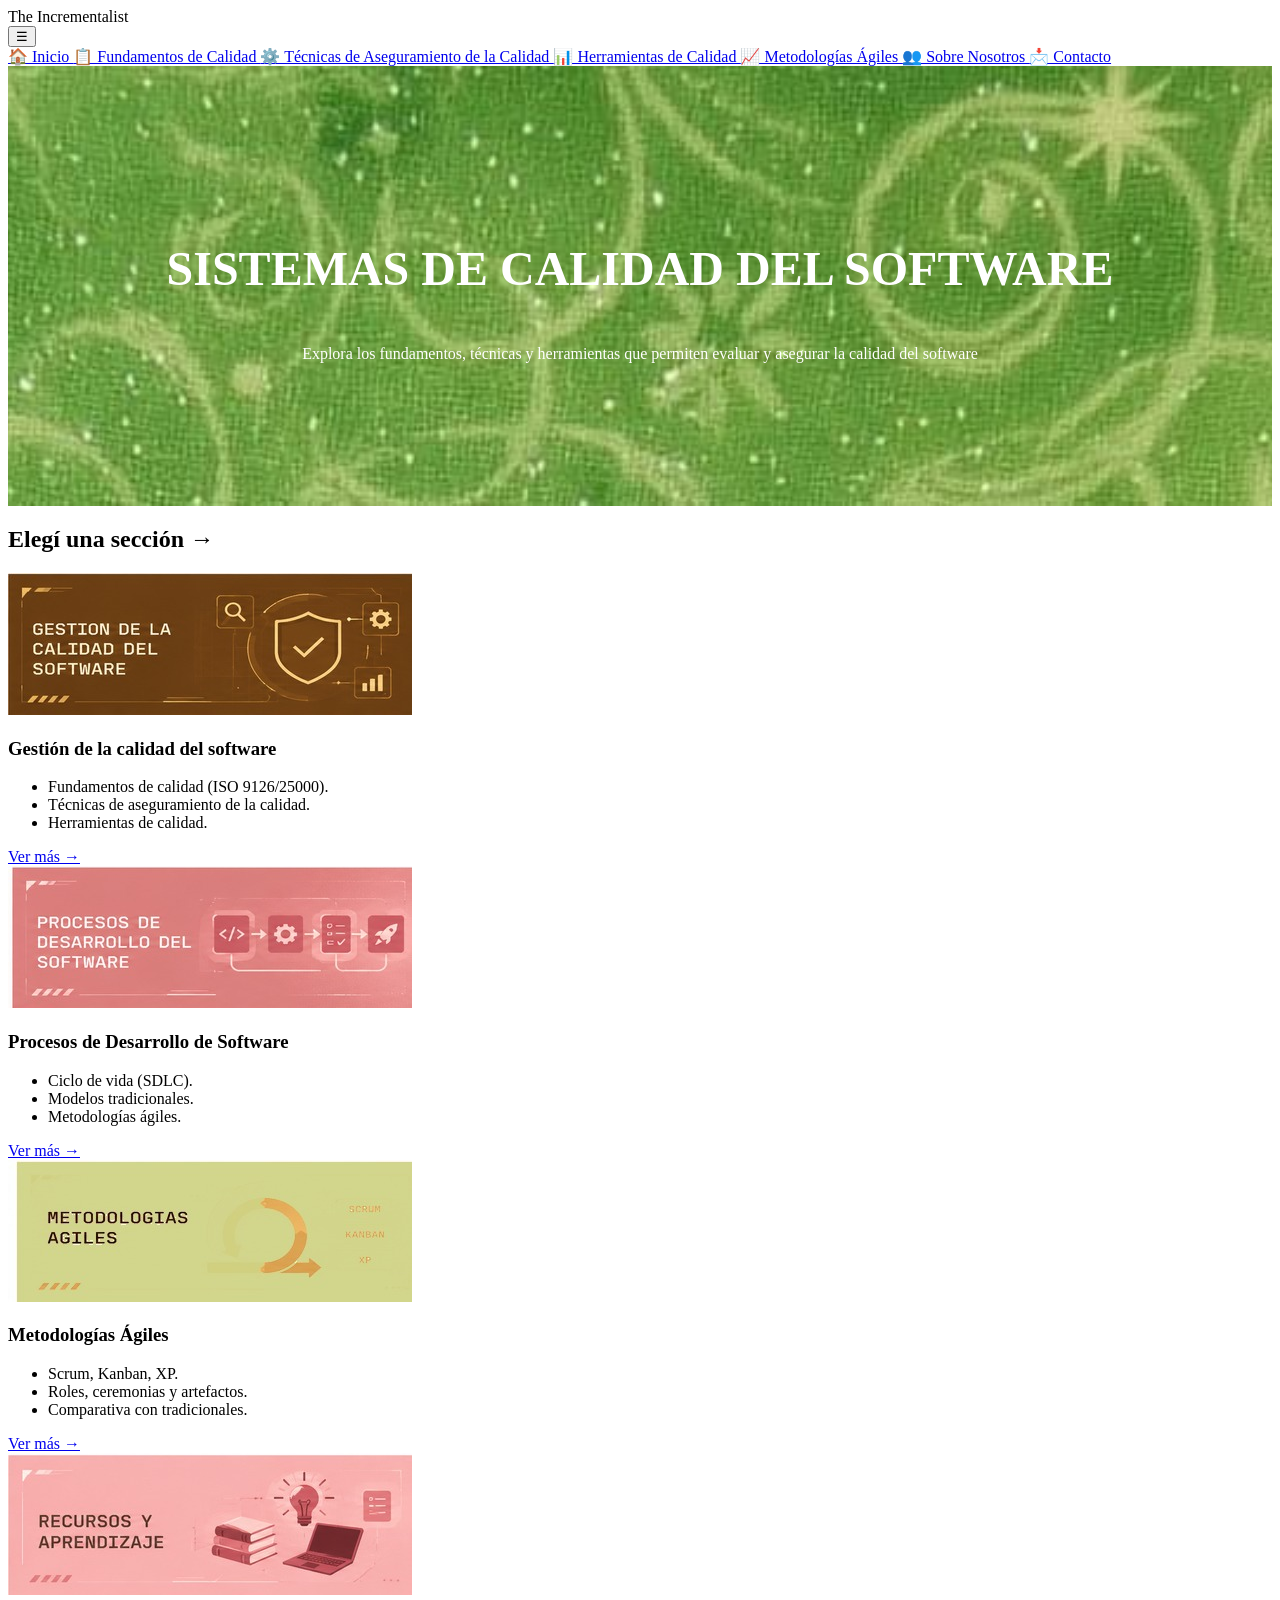
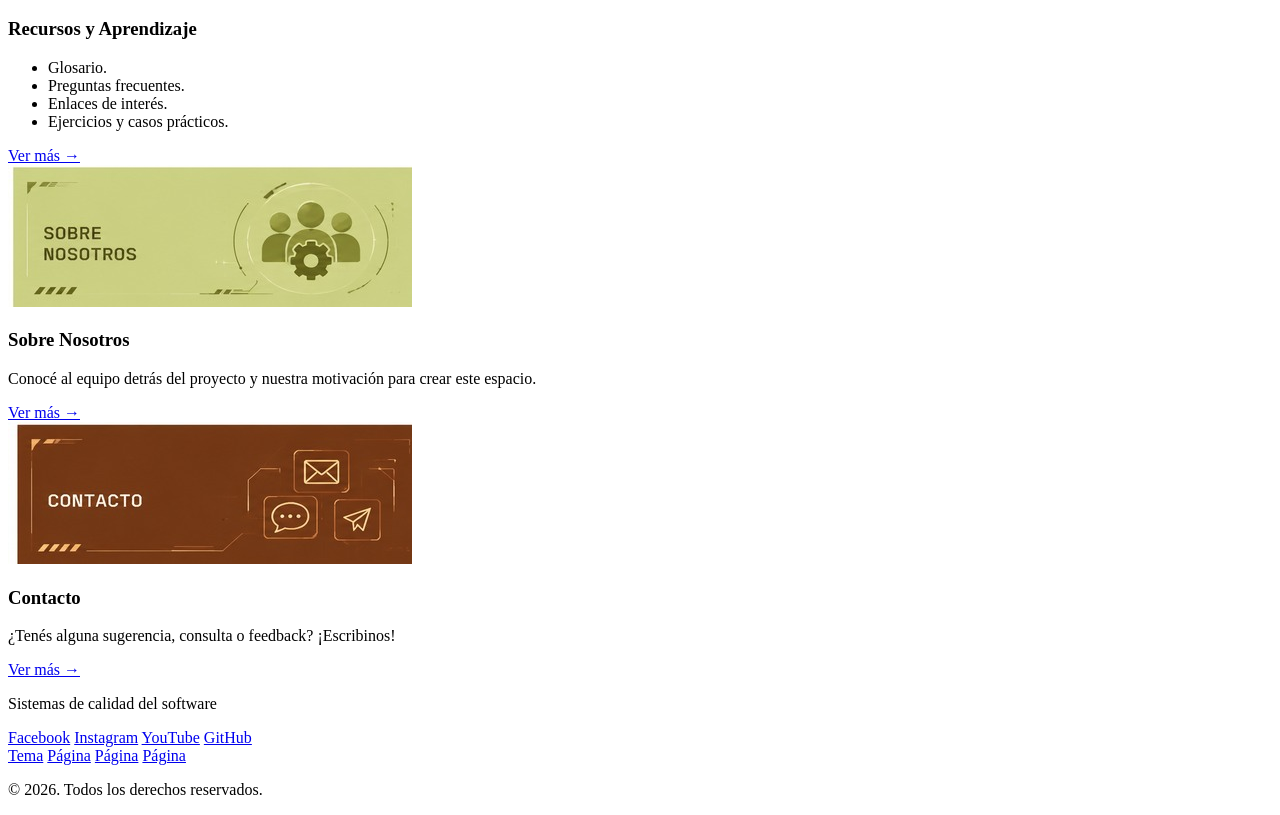
==== index.html @ 59fcbf7c "Agregando css al banner" ====
<!DOCTYPE html>
<html lang="es">

<head>
    <meta charset="UTF-8">
    <meta name="viewport" content="width=device-width, initial-scale=1.0">

    <title>Sistemas de Calidad del Software</title>

    <link rel="stylesheet" href="css/styles.css">
</head>

<body>

    <!-- ==================== HEADER ==================== -->
    <header>

        <nav class="navbar">

            <div class="logo">
                The Incrementalist
            </div>

            <div class="menu">

                <!-- Botón hamburguesa -->
                <button class="menu-btn" id="menu-btn">
                    ☰
                </button>

                <!-- Menú desplegable -->
                <div class="menu-desplegable" id="menu-desplegable">

                    <a href="#">
                        🏠 Inicio
                    </a>

                    <a href="#">
                        📋 Fundamentos de Calidad
                    </a>

                    <a href="#">
                        ⚙️ Técnicas de Aseguramiento de la Calidad
                    </a>

                    <a href="#">
                        📊 Herramientas de Calidad
                    </a>

                    <a href="#">
                        📈 Metodologías Ágiles
                    </a>

                    <a href="#">
                        👥 Sobre Nosotros
                    </a>

                    <a href="#">
                        📩 Contacto
                    </a>

                </div>

            </div>

        </nav>

    </header>


    <!-- ==================== BANNER PRINCIPAL ==================== -->
    <main>

        <section class="hero">

            <div class="hero-contenido">

                <h1>
                    SISTEMAS DE CALIDAD DEL SOFTWARE
                </h1>

                <p>
                    Explora los fundamentos, técnicas y herramientas que
                    permiten evaluar y asegurar la calidad del software
                </p>

            </div>

        </section>


        <!-- ==================== SECCIÓN DE CATEGORÍAS ==================== -->

        <section class="categorias">

            <div class="titulo-seccion">
                <h2>Elegí una sección →</h2>
            </div>


            <div class="contenedor-tarjetas">


                <!-- TARJETA 1 -->
                <article class="tarjeta">

                    <div class="imagen-tarjeta">
                        <img src="img/gcs.jpeg" alt="Gestión de la calidad del software">
                    </div>

                    <h3>
                        Gestión de la calidad del software
                    </h3>

                    <ul>
                        <li>Fundamentos de calidad (ISO 9126/25000).</li>
                        <li>Técnicas de aseguramiento de la calidad.</li>
                        <li>Herramientas de calidad.</li>
                    </ul>

                    <a href="#">
                        Ver más →
                    </a>

                </article>


                <!-- TARJETA 2 -->
                <article class="tarjeta">

                    <div class="imagen-tarjeta">
                        <img src="img/pds.jpeg" alt="Procesos de desarrollo de software">
                    </div>

                    <h3>
                        Procesos de Desarrollo de Software
                    </h3>

                    <ul>
                        <li>Ciclo de vida (SDLC).</li>
                        <li>Modelos tradicionales.</li>
                        <li>Metodologías ágiles.</li>
                    </ul>

                    <a href="#">
                        Ver más →
                    </a>

                </article>


                <!-- TARJETA 3 -->
                <article class="tarjeta">

                    <div class="imagen-tarjeta">
                        <img src="img/metodologíasAgiles.jpeg" alt="Metodologías ágiles">
                    </div>

                    <h3>
                        Metodologías Ágiles
                    </h3>

                    <ul>
                        <li>Scrum, Kanban, XP.</li>
                        <li>Roles, ceremonias y artefactos.</li>
                        <li>Comparativa con tradicionales.</li>
                    </ul>

                    <a href="#">
                        Ver más →
                    </a>

                </article>


                <!-- TARJETA 4 -->
                <article class="tarjeta">

                    <div class="imagen-tarjeta">
                        <img src="img/recursosAprendezajes.jpeg" alt="Recursos y aprendizaje">
                    </div>

                    <h3>
                        Recursos y Aprendizaje
                    </h3>

                    <ul>
                        <li>Glosario.</li>
                        <li>Preguntas frecuentes.</li>
                        <li>Enlaces de interés.</li>
                        <li>Ejercicios y casos prácticos.</li>
                    </ul>

                    <a href="#">
                        Ver más →
                    </a>

                </article>


                <!-- TARJETA 5 -->
                <article class="tarjeta">

                    <div class="imagen-tarjeta">
                        <img src="img/sobreNosotros.jpeg" alt="Sobre nosotros">
                    </div>

                    <h3>
                        Sobre Nosotros
                    </h3>

                    <p>
                        Conocé al equipo detrás del proyecto y
                        nuestra motivación para crear este espacio.
                    </p>

                    <a href="#">
                        Ver más →
                    </a>

                </article>


                <!-- TARJETA 6 -->
                <article class="tarjeta">

                    <div class="imagen-tarjeta">
                        <img src="img/contacto.jpeg" alt="Contacto">
                    </div>

                    <h3>
                        Contacto
                    </h3>

                    <p>
                        ¿Tenés alguna sugerencia, consulta o feedback?
                        ¡Escribinos!
                    </p>

                    <a href="#">
                        Ver más →
                    </a>

                </article>

            </div>

        </section>

    </main>


    <!-- ==================== FOOTER ==================== -->

    <footer>

        <div class="footer-contenido">

            <div class="footer-titulo">
                <p>
                    Sistemas de calidad del software
                </p>
            </div>


            <div class="footer-redes">

                <a href="#">Facebook</a>
                <a href="#">Instagram</a>
                <a href="#">YouTube</a>
                <a href="#">GitHub</a>

            </div>


            <div class="footer-enlaces">

                <a href="#">Tema</a>
                <a href="#">Página</a>
                <a href="#">Página</a>
                <a href="#">Página</a>

            </div>

        </div>


        <div class="footer-derechos">

            <p>
                © 2026.
                Todos los derechos reservados.
            </p>

        </div>

    </footer>


    <!-- JavaScript -->
    <script src="js/script.js"></script>

</body>

</html>
---- css/styles.css ----
/* ==================== BANNER ==================== */

.hero {
    width: 100%;
    height: 440px;
    background-image: url("../img/banner.jpeg");
    background-size: cover;
    background-position: center;
    display: flex;
    align-items: center;
    justify-content: center;
    text-align: center;
}

.hero-contenido {
    width: 80%;
    color: white;
}

.hero h1 {
    font-size: 48px;
    line-height: 1.5;
}
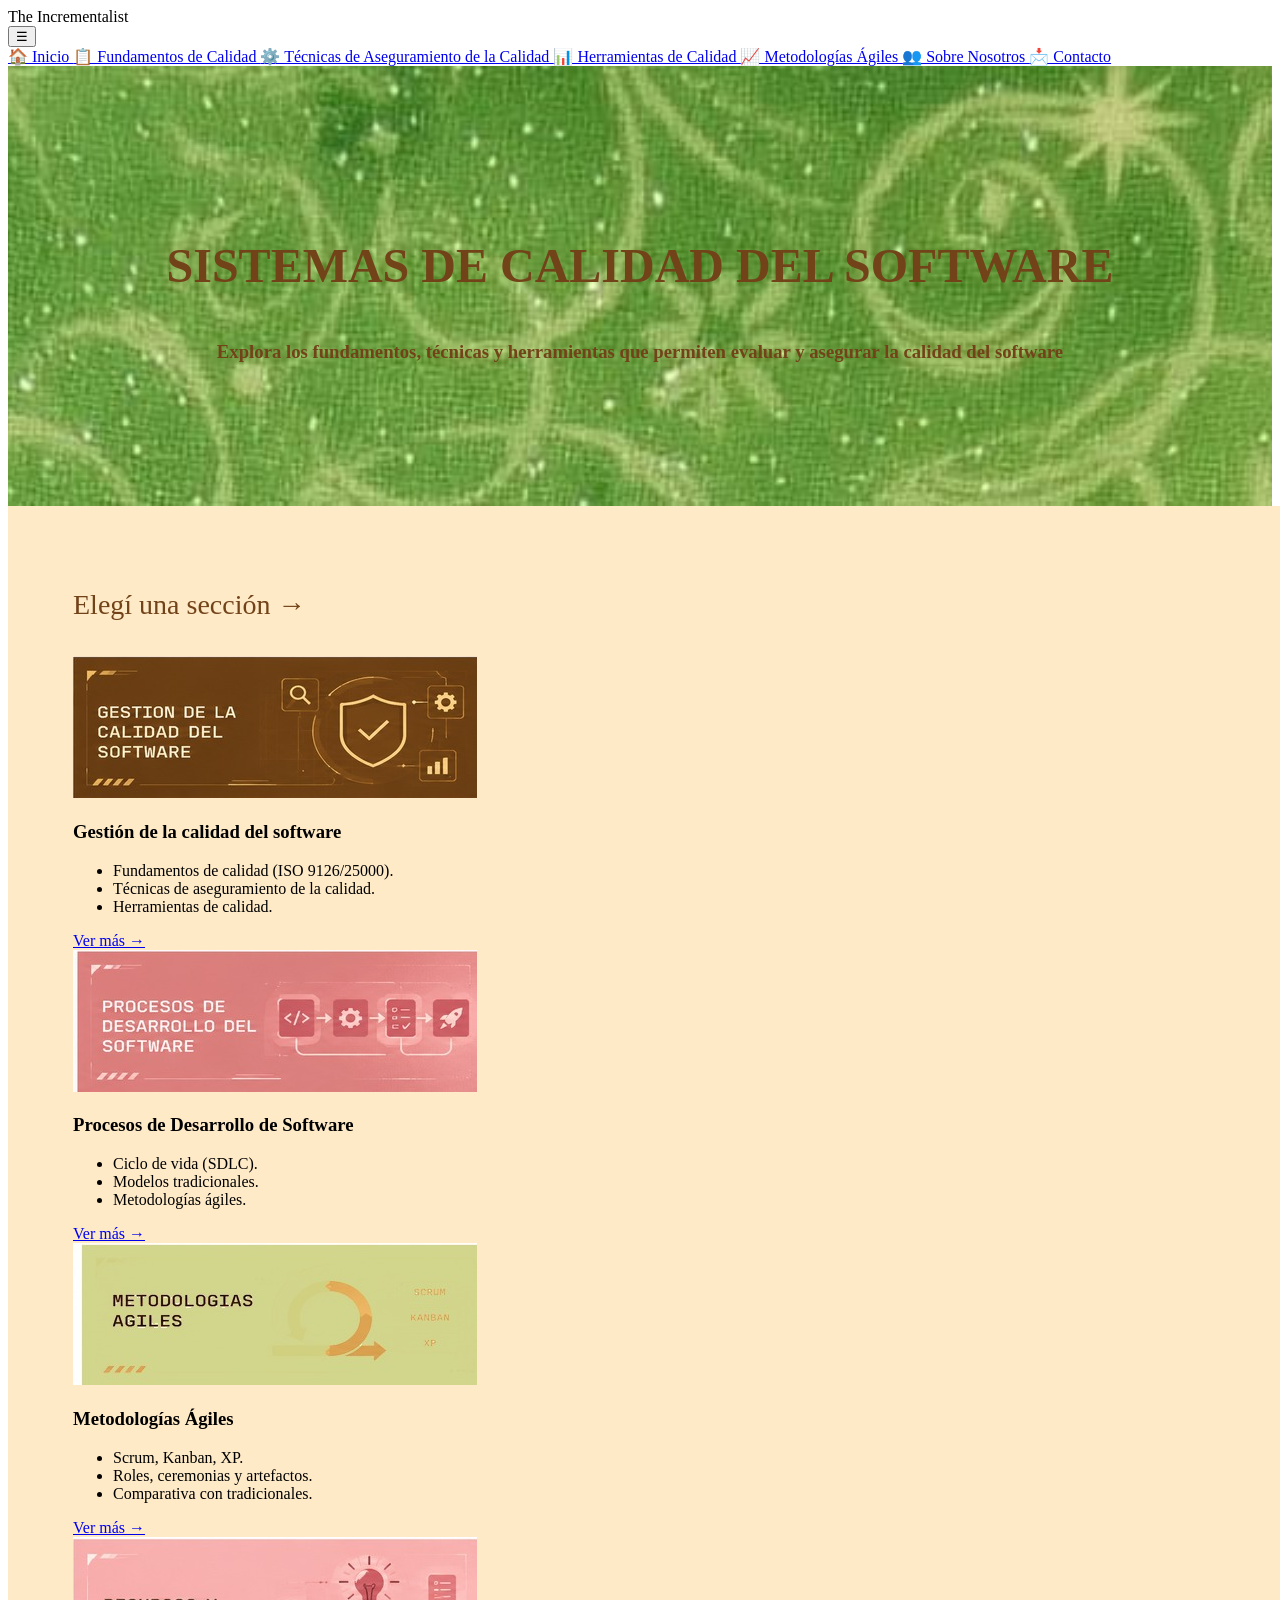
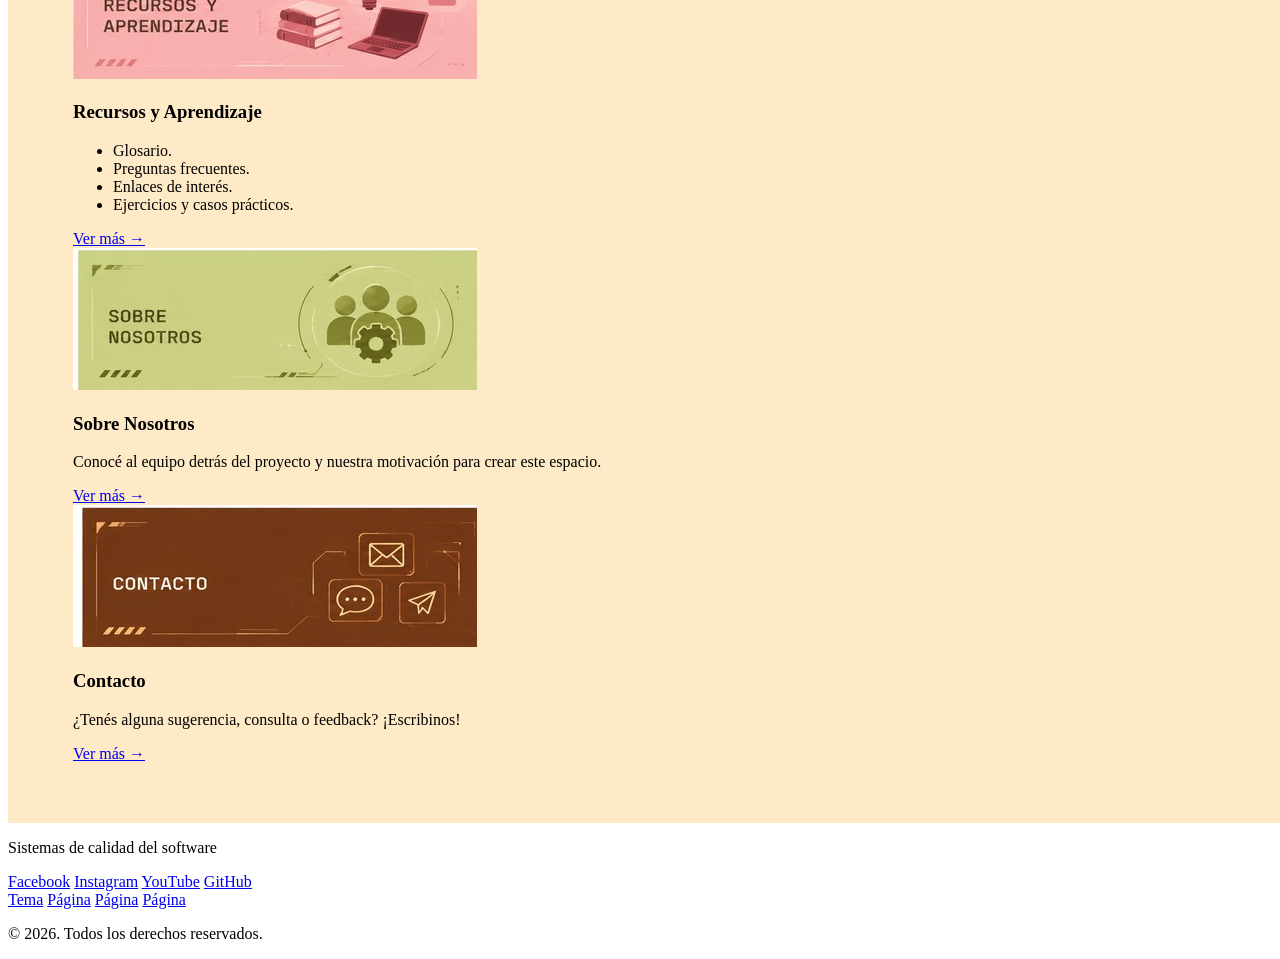
==== commit 5e6efddf: "Agregando css a las categorias" ====
--- a/index.html
+++ b/index.html
@@ -79,10 +79,10 @@
                     SISTEMAS DE CALIDAD DEL SOFTWARE
                 </h1>
 
-                <p>
+                <h3>
                     Explora los fundamentos, técnicas y herramientas que
                     permiten evaluar y asegurar la calidad del software
-                </p>
+                </h3>
 
             </div>
 
--- a/css/styles.css
+++ b/css/styles.css
@@ -14,10 +14,28 @@
 
 .hero-contenido {
     width: 80%;
-    color: white;
+    color: #724319;
 }
 
 .hero h1 {
     font-size: 48px;
     line-height: 1.5;
+}
+
+/* ==================== CATEGORÍAS ==================== */
+
+.categorias {
+    width: 100%;
+    padding: 60px 65px;
+    background-color: #feeac7;
+}
+
+.titulo-seccion {
+    margin-bottom: 35px;
+}
+
+.titulo-seccion h2 {
+    color: #724319;
+    font-size: 28px;
+    font-weight: 500;
 }
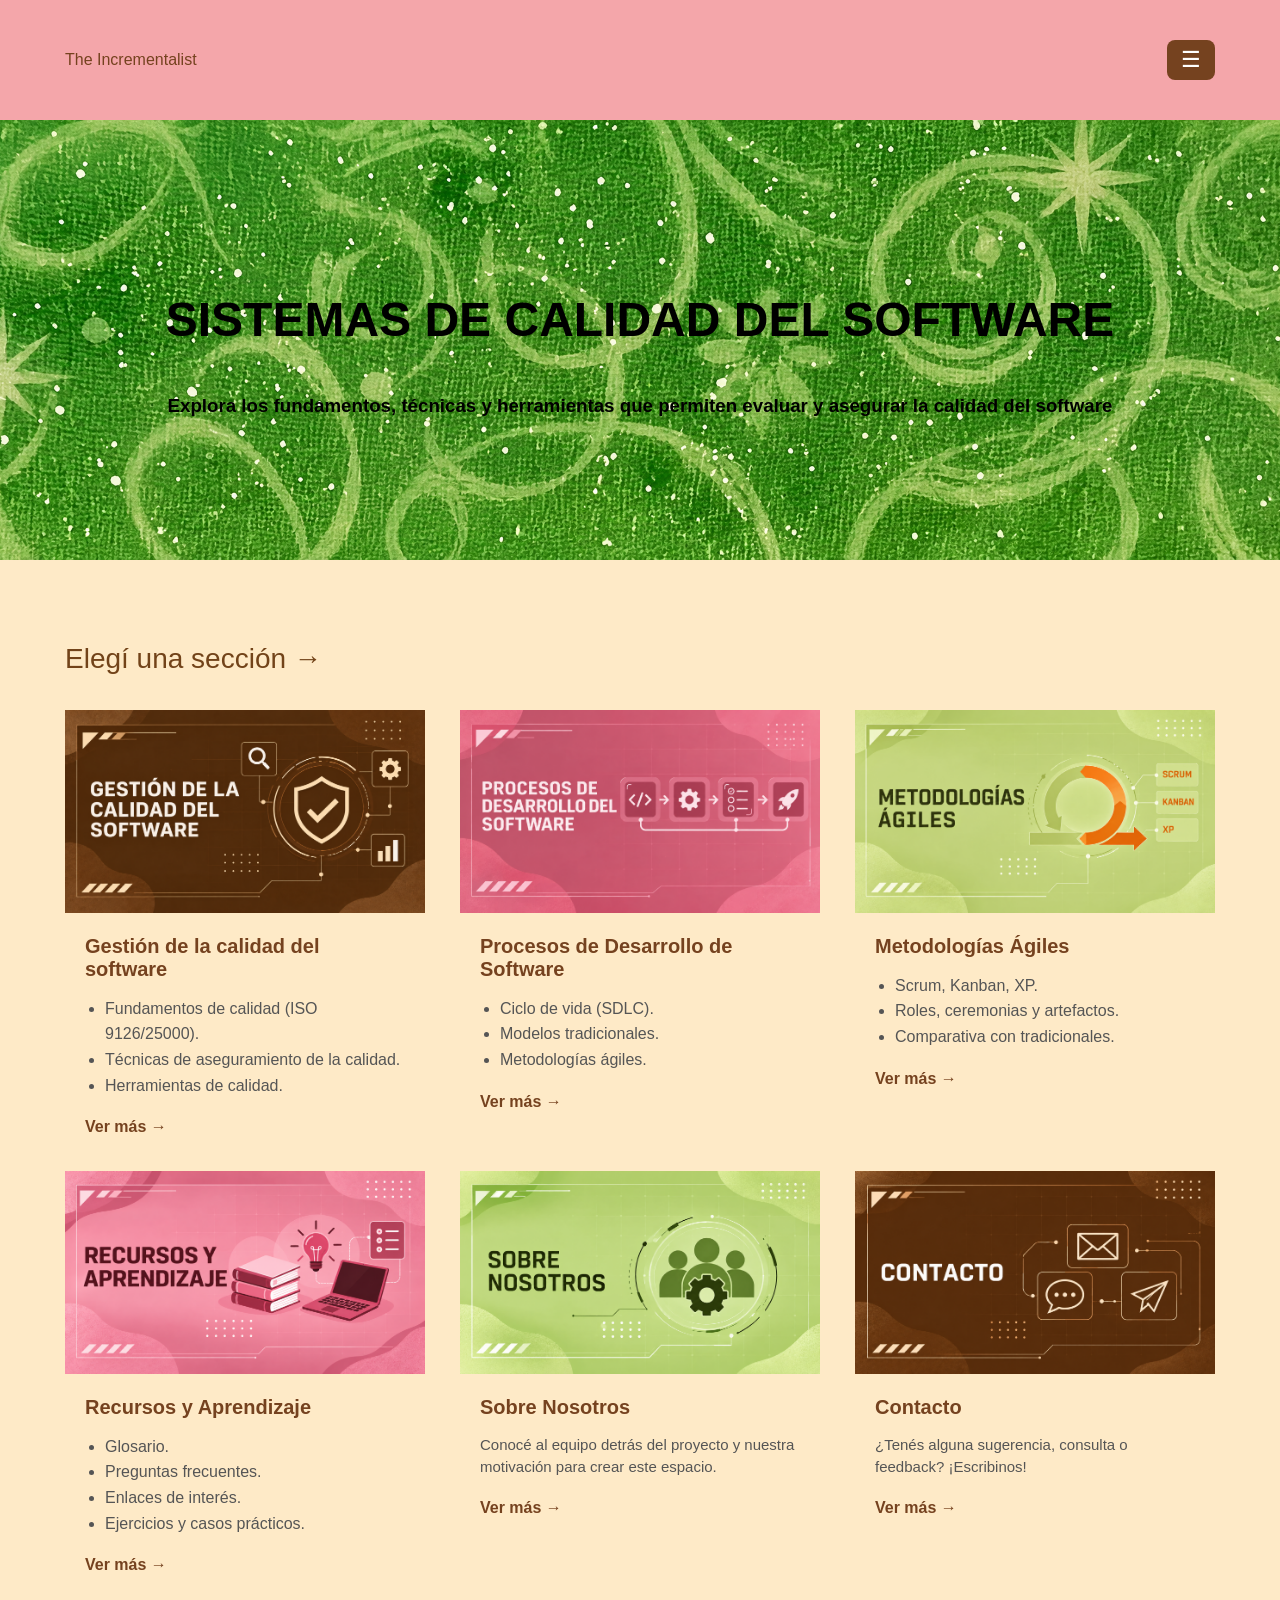
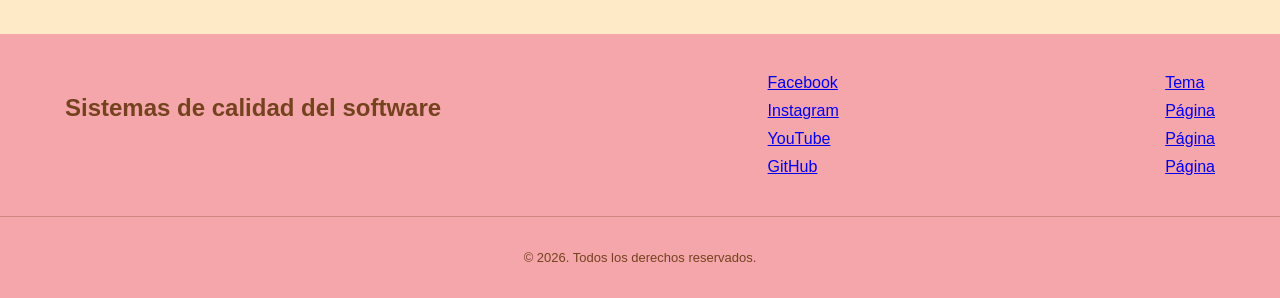
==== commit 2a9591d1: "Acomodando tamaños de la página e imagenes" ====
--- a/index.html
+++ b/index.html
@@ -105,7 +105,7 @@
                 <article class="tarjeta">
 
                     <div class="imagen-tarjeta">
-                        <img src="img/gcs.jpeg" alt="Gestión de la calidad del software">
+                        <img src="img/gcs.png" alt="Gestión de la calidad del software">
                     </div>
 
                     <h3>
@@ -129,7 +129,7 @@
                 <article class="tarjeta">
 
                     <div class="imagen-tarjeta">
-                        <img src="img/pds.jpeg" alt="Procesos de desarrollo de software">
+                        <img src="img/pds.png" alt="Procesos de desarrollo de software">
                     </div>
 
                     <h3>
@@ -153,7 +153,7 @@
                 <article class="tarjeta">
 
                     <div class="imagen-tarjeta">
-                        <img src="img/metodologíasAgiles.jpeg" alt="Metodologías ágiles">
+                        <img src="img/metodologíasAgiles.png" alt="Metodologías ágiles">
                     </div>
 
                     <h3>
@@ -177,7 +177,7 @@
                 <article class="tarjeta">
 
                     <div class="imagen-tarjeta">
-                        <img src="img/recursosAprendezajes.jpeg" alt="Recursos y aprendizaje">
+                        <img src="img/recursosAprendezajes.png" alt="Recursos y aprendizaje">
                     </div>
 
                     <h3>
@@ -202,7 +202,7 @@
                 <article class="tarjeta">
 
                     <div class="imagen-tarjeta">
-                        <img src="img/sobreNosotros.jpeg" alt="Sobre nosotros">
+                        <img src="img/sobreNosotros.png" alt="Sobre nosotros">
                     </div>
 
                     <h3>
@@ -225,7 +225,7 @@
                 <article class="tarjeta">
 
                     <div class="imagen-tarjeta">
-                        <img src="img/contacto.jpeg" alt="Contacto">
+                        <img src="img/contacto.png" alt="Contacto">
                     </div>
 
                     <h3>
@@ -257,9 +257,9 @@
         <div class="footer-contenido">
 
             <div class="footer-titulo">
-                <p>
+                <h2>
                     Sistemas de calidad del software
-                </p>
+                </h2>
             </div>
 
 
--- a/css/styles.css
+++ b/css/styles.css
@@ -1,9 +1,51 @@
+html,
+body {
+    width: 100%;
+    max-width: 100%;
+    overflow-x: hidden;
+}
+
+body {
+    font-family: Arial, sans-serif;
+    margin: 0;
+    padding: 0;
+}
+
+header,
+main,
+footer {
+    width: 100%;
+}
+
+
+header {
+    width: 100%;
+    background-color: #f4a6aa;
+}
+
+.navbar {
+    width: 100%;
+    height: 120px;
+    background-color: #f4a6aa;
+    display: flex;
+    align-items: center;
+    justify-content: space-between;
+    padding: 0 65px;
+    box-sizing: border-box;
+}
+
+.logo {
+    color: #75421f;
+    font-size: 16px;
+    font-weight: 500;
+}
+
 /* ==================== BANNER ==================== */
 
 .hero {
     width: 100%;
     height: 440px;
-    background-image: url("../img/banner.jpeg");
+    background-image: url("../img/banner.png");
     background-size: cover;
     background-position: center;
     display: flex;
@@ -14,7 +56,7 @@
 
 .hero-contenido {
     width: 80%;
-    color: #724319;
+    color: #000000;
 }
 
 .hero h1 {
@@ -22,12 +64,14 @@
     line-height: 1.5;
 }
 
+
 /* ==================== CATEGORÍAS ==================== */
 
 .categorias {
     width: 100%;
     padding: 60px 65px;
     background-color: #feeac7;
+    box-sizing: border-box;
 }
 
 .titulo-seccion {
@@ -38,4 +82,142 @@
     color: #724319;
     font-size: 28px;
     font-weight: 500;
+}
+
+/* ==================== TARJETAS ==================== */
+
+.contenedor-tarjetas {
+    display: grid;
+    grid-template-columns: repeat(3, 1fr);
+    gap: 35px;
+}
+
+.imagen-tarjeta {
+    width: 100%;
+    height: auto;
+}
+
+.imagen-tarjeta img {
+    width: 100%;
+    height: auto;
+    display: block;
+}
+
+.tarjeta h3 {
+    color: #75421f;
+    font-size: 20px;
+    margin: 22px 20px 15px;
+}
+
+.tarjeta p {
+    color: #555555;
+    font-size: 15px;
+    line-height: 1.5;
+    margin: 0 20px 20px;
+}
+
+.tarjeta ul {
+    margin: 0 20px 20px;
+    padding-left: 20px;
+    color: #555555;
+    line-height: 1.6;
+}
+
+.tarjeta a {
+    display: inline-block;
+    margin-left: 20px;
+    color: #75421f;
+    font-weight: bold;
+    text-decoration: none;
+}
+
+/* ==================== FOOTER ==================== */
+
+footer {
+    width: 100%;
+    background-color: #f4a6aa;
+    color: #75421f;
+    margin-top: 0;
+}
+
+.footer-contenido {
+    width: 100%;
+    box-sizing: border-box;
+    display: flex;
+    justify-content: space-between;
+    align-items: flex-start;
+    padding: 40px 65px;
+}
+
+.footer-titulo p {
+    font-size: 20%;
+    font-weight: bold;
+}
+
+.footer-redes,
+.footer-enlaces {
+    display: flex;
+    flex-direction: column;
+    gap: 10px;
+}
+
+.footer-redes a:hover,
+.footer-enlaces a:hover {
+    text-decoration: underline;
+}
+
+.footer-derechos {
+    border-top: 1px solid rgba(117, 66, 31, 0.3);
+    text-align: center;
+    padding: 20px;
+}
+
+.footer-derechos p {
+    font-size: 13px;
+}
+
+/* ========== MENÚ HAMBURGUESA ============== */
+
+.menu {
+    position: relative;
+    margin-left: auto;
+}
+
+
+.menu-btn {
+    width: 48px;
+    height: 40px;
+    border: none;
+    border-radius: 8px;
+    background-color: #75421f;
+    color: white;
+    font-size: 22px;
+    cursor: pointer;
+}
+
+/* Menú desplegable */
+
+.menu-desplegable {
+    display: none;
+    position: absolute;
+    top: 50px;
+    right: 0;
+    width: 280px;
+    background-color: #f4a6aa;
+    border-radius: 8px;
+    padding: 10px 0;
+    box-shadow: 0 4px 12px rgba(0, 0, 0, 0.2);
+    z-index: 1000;
+}
+
+.menu-desplegable a {
+    display: block;
+    padding: 12px 18px;
+    color: #75421f;
+    text-decoration: none;
+    font-size: 15px;
+}
+
+.menu-desplegable a:hover {
+    background-color: #e9959a;
 }
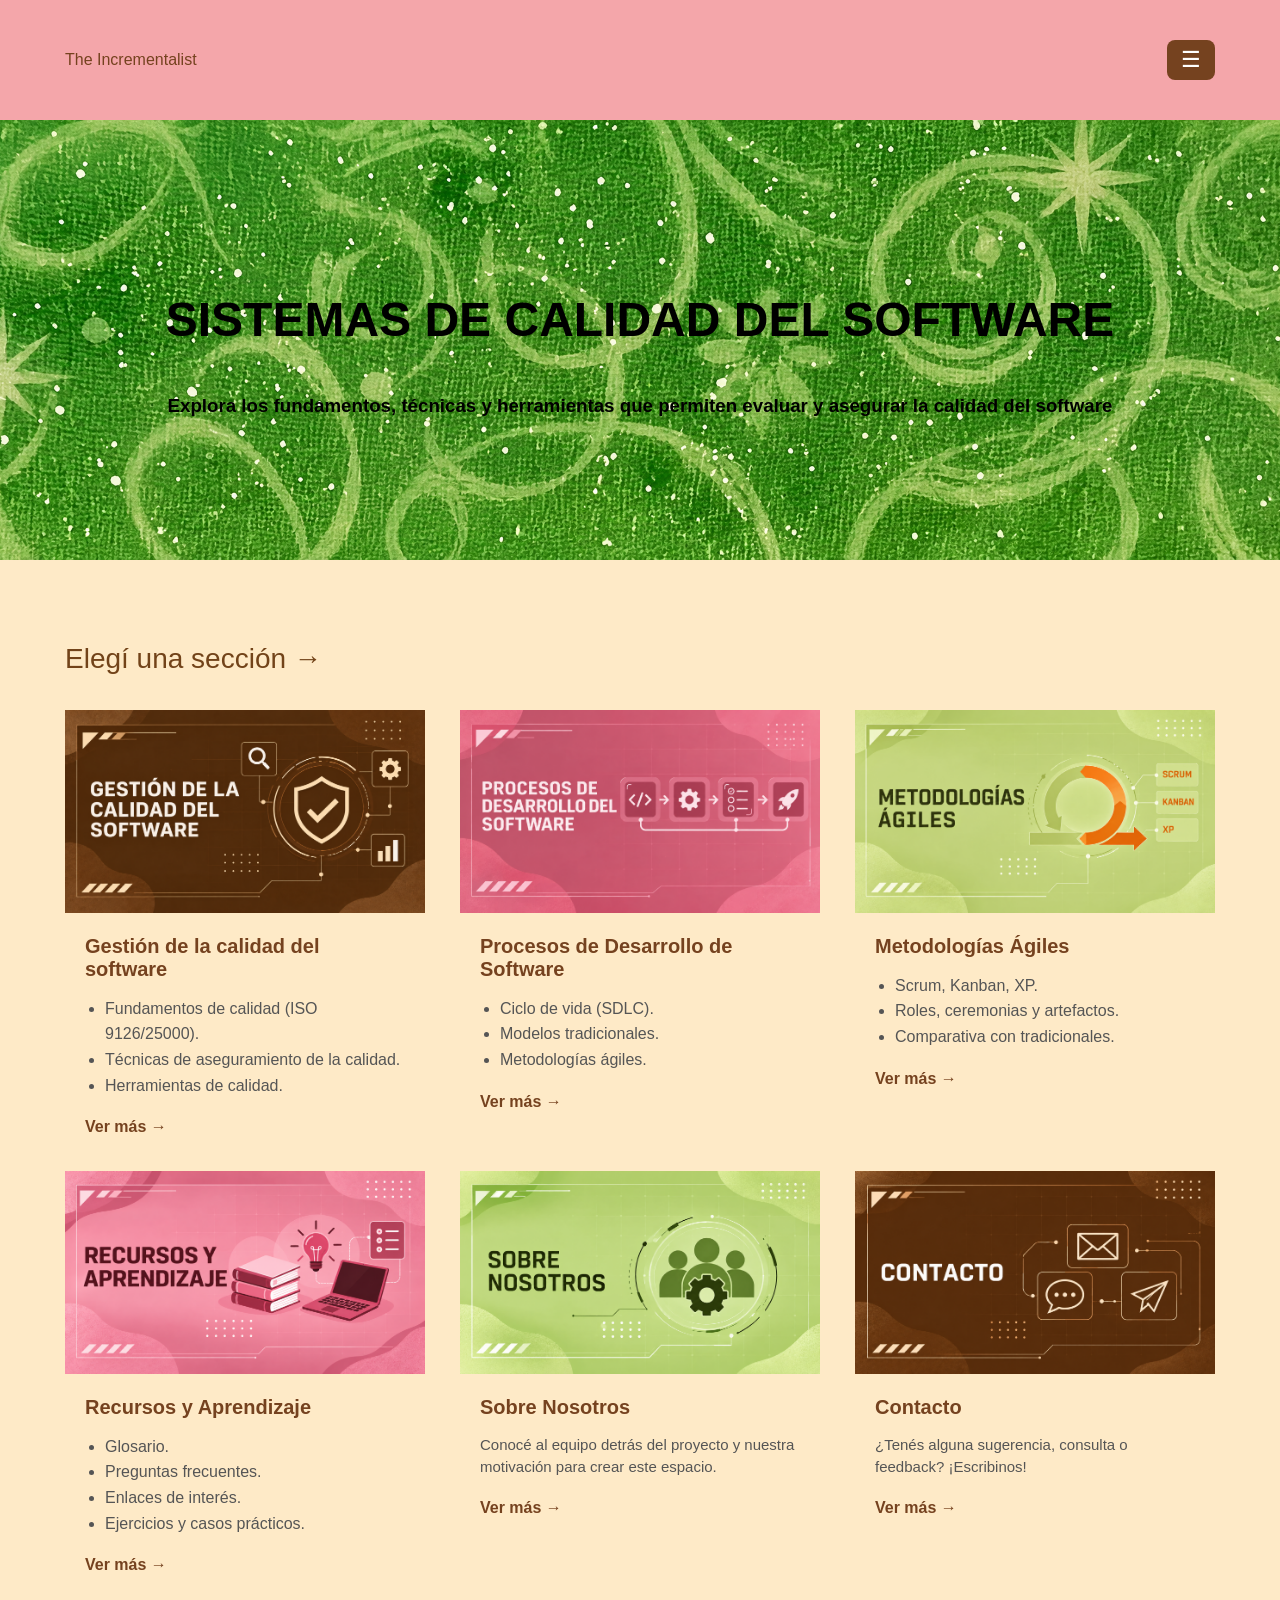
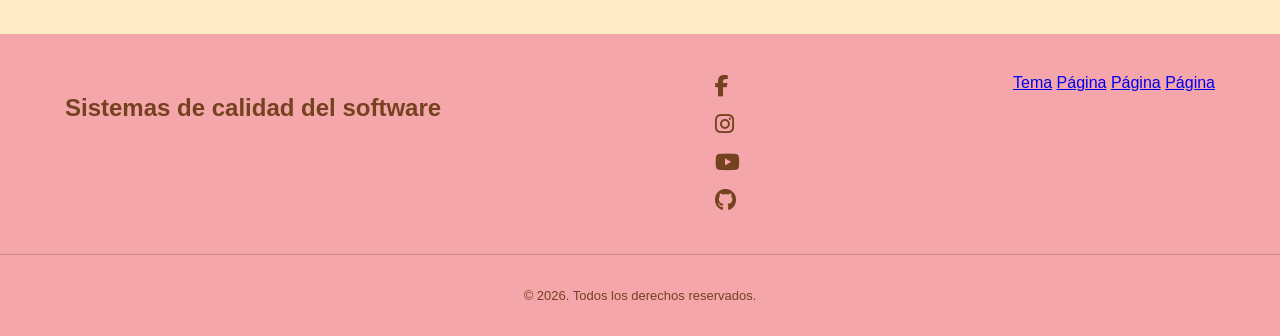
==== commit b775a8fe: "Creando carpeta de las paginas y dos archivos nuevos" ====
--- a/index.html
+++ b/index.html
@@ -4,10 +4,10 @@
 <head>
     <meta charset="UTF-8">
     <meta name="viewport" content="width=device-width, initial-scale=1.0">
-
+    <link rel="stylesheet" href="css/styles.css">
+    <link rel="stylesheet" href="https://cdnjs.cloudflare.com/ajax/libs/font-awesome/6.5.2/css/all.min.css">
+    
     <title>Sistemas de Calidad del Software</title>
-
-    <link rel="stylesheet" href="css/styles.css">
 </head>
 
 <body>
@@ -264,12 +264,21 @@
 
 
             <div class="footer-redes">
-
-                <a href="#">Facebook</a>
-                <a href="#">Instagram</a>
-                <a href="#">YouTube</a>
-                <a href="#">GitHub</a>
-
+                <a href="#" aria-label="Facebook">
+                    <i class="fa-brands fa-facebook-f"></i>
+                </a>
+
+                <a href="#" aria-label="Instagram">
+                    <i class="fa-brands fa-instagram"></i>
+                </a>
+
+                <a href="#" aria-label="YouTube">
+                    <i class="fa-brands fa-youtube"></i>
+                </a>
+
+                <a href="#" aria-label="GitHub">
+                    <i class="fa-brands fa-github"></i>
+                </a>
             </div>
 
 
--- a/css/styles.css
+++ b/css/styles.css
@@ -154,18 +154,21 @@
     font-weight: bold;
 }
 
-.footer-redes,
-.footer-enlaces {
+.footer-redes {
     display: flex;
     flex-direction: column;
-    gap: 10px;
-}
-
-.footer-redes a:hover,
-.footer-enlaces a:hover {
-    text-decoration: underline;
-}
-
+    gap: 12px;
+}
+
+.footer-redes a {
+    color: #75421f;
+    text-decoration: none;
+    font-size: 22px;
+}
+
+.footer-redes a:hover {
+    transform: scale(1.15);
+}
 .footer-derechos {
     border-top: 1px solid rgba(117, 66, 31, 0.3);
     text-align: center;
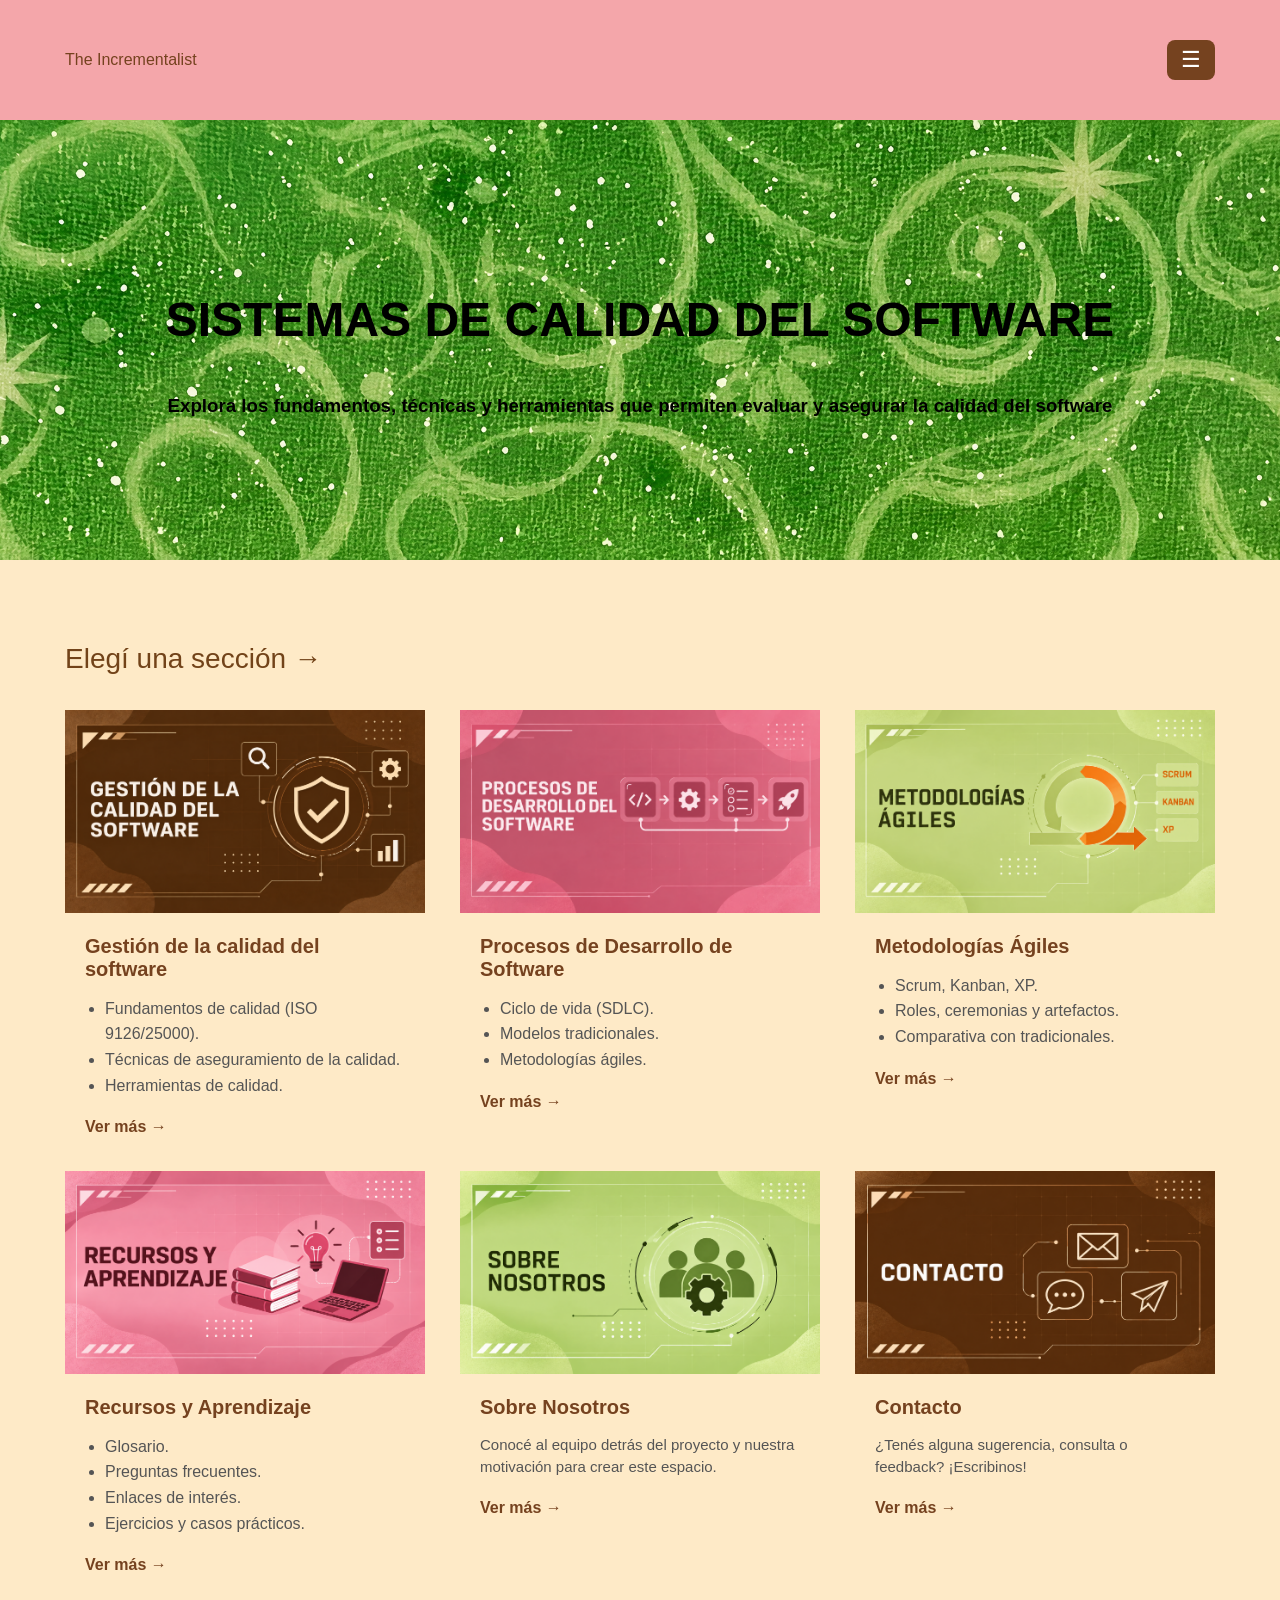
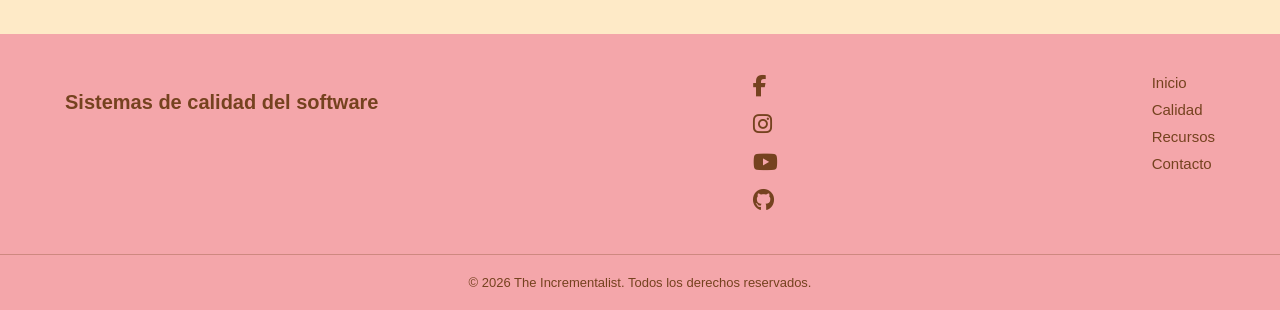
==== commit 824fcdb3: "Agregando carpeta de componentes y archivos navbar y footer" ====
--- a/index.html
+++ b/index.html
@@ -4,72 +4,27 @@
 <head>
     <meta charset="UTF-8">
     <meta name="viewport" content="width=device-width, initial-scale=1.0">
+
     <link rel="stylesheet" href="css/styles.css">
-    <link rel="stylesheet" href="https://cdnjs.cloudflare.com/ajax/libs/font-awesome/6.5.2/css/all.min.css">
-    
+
+    <link rel="stylesheet"
+        href="https://cdnjs.cloudflare.com/ajax/libs/font-awesome/6.5.2/css/all.min.css">
+
     <title>Sistemas de Calidad del Software</title>
 </head>
 
 <body>
 
-    <!-- ==================== HEADER ==================== -->
-    <header>
-
-        <nav class="navbar">
-
-            <div class="logo">
-                The Incrementalist
-            </div>
-
-            <div class="menu">
-
-                <!-- Botón hamburguesa -->
-                <button class="menu-btn" id="menu-btn">
-                    ☰
-                </button>
-
-                <!-- Menú desplegable -->
-                <div class="menu-desplegable" id="menu-desplegable">
-
-                    <a href="#">
-                        🏠 Inicio
-                    </a>
-
-                    <a href="#">
-                        📋 Fundamentos de Calidad
-                    </a>
-
-                    <a href="#">
-                        ⚙️ Técnicas de Aseguramiento de la Calidad
-                    </a>
-
-                    <a href="#">
-                        📊 Herramientas de Calidad
-                    </a>
-
-                    <a href="#">
-                        📈 Metodologías Ágiles
-                    </a>
-
-                    <a href="#">
-                        👥 Sobre Nosotros
-                    </a>
-
-                    <a href="#">
-                        📩 Contacto
-                    </a>
-
-                </div>
-
-            </div>
-
-        </nav>
-
-    </header>
-
-
-    <!-- ==================== BANNER PRINCIPAL ==================== -->
+    <!-- ==================== NAVBAR ==================== -->
+
+    <div id="navbar"></div>
+
+
+    <!-- ==================== CONTENIDO PRINCIPAL ==================== -->
+
     <main>
+
+        <!-- ==================== BANNER PRINCIPAL ==================== -->
 
         <section class="hero">
 
@@ -101,11 +56,13 @@
             <div class="contenedor-tarjetas">
 
 
-                <!-- TARJETA 1 -->
-                <article class="tarjeta">
-
-                    <div class="imagen-tarjeta">
-                        <img src="img/gcs.png" alt="Gestión de la calidad del software">
+                <!-- ==================== TARJETA 1 ==================== -->
+
+                <article class="tarjeta">
+
+                    <div class="imagen-tarjeta">
+                        <img src="img/gcs.png"
+                            alt="Gestión de la calidad del software">
                     </div>
 
                     <h3>
@@ -118,18 +75,20 @@
                         <li>Herramientas de calidad.</li>
                     </ul>
 
-                    <a href="#">
-                        Ver más →
-                    </a>
-
-                </article>
-
-
-                <!-- TARJETA 2 -->
-                <article class="tarjeta">
-
-                    <div class="imagen-tarjeta">
-                        <img src="img/pds.png" alt="Procesos de desarrollo de software">
+                    <a href="paginas/calidad.html">
+                        Ver más →
+                    </a>
+
+                </article>
+
+
+                <!-- ==================== TARJETA 2 ==================== -->
+
+                <article class="tarjeta">
+
+                    <div class="imagen-tarjeta">
+                        <img src="img/pds.png"
+                            alt="Procesos de desarrollo de software">
                     </div>
 
                     <h3>
@@ -149,11 +108,13 @@
                 </article>
 
 
-                <!-- TARJETA 3 -->
-                <article class="tarjeta">
-
-                    <div class="imagen-tarjeta">
-                        <img src="img/metodologíasAgiles.png" alt="Metodologías ágiles">
+                <!-- ==================== TARJETA 3 ==================== -->
+
+                <article class="tarjeta">
+
+                    <div class="imagen-tarjeta">
+                        <img src="img/metodologíasAgiles.png"
+                            alt="Metodologías ágiles">
                     </div>
 
                     <h3>
@@ -173,11 +134,13 @@
                 </article>
 
 
-                <!-- TARJETA 4 -->
-                <article class="tarjeta">
-
-                    <div class="imagen-tarjeta">
-                        <img src="img/recursosAprendezajes.png" alt="Recursos y aprendizaje">
+                <!-- ==================== TARJETA 4 ==================== -->
+
+                <article class="tarjeta">
+
+                    <div class="imagen-tarjeta">
+                        <img src="img/recursosAprendezajes.png"
+                            alt="Recursos y aprendizaje">
                     </div>
 
                     <h3>
@@ -198,11 +161,13 @@
                 </article>
 
 
-                <!-- TARJETA 5 -->
-                <article class="tarjeta">
-
-                    <div class="imagen-tarjeta">
-                        <img src="img/sobreNosotros.png" alt="Sobre nosotros">
+                <!-- ==================== TARJETA 5 ==================== -->
+
+                <article class="tarjeta">
+
+                    <div class="imagen-tarjeta">
+                        <img src="img/sobreNosotros.png"
+                            alt="Sobre nosotros">
                     </div>
 
                     <h3>
@@ -221,11 +186,13 @@
                 </article>
 
 
-                <!-- TARJETA 6 -->
-                <article class="tarjeta">
-
-                    <div class="imagen-tarjeta">
-                        <img src="img/contacto.png" alt="Contacto">
+                <!-- ==================== TARJETA 6 ==================== -->
+
+                <article class="tarjeta">
+
+                    <div class="imagen-tarjeta">
+                        <img src="img/contacto.png"
+                            alt="Contacto">
                     </div>
 
                     <h3>
@@ -252,61 +219,11 @@
 
     <!-- ==================== FOOTER ==================== -->
 
-    <footer>
-
-        <div class="footer-contenido">
-
-            <div class="footer-titulo">
-                <h2>
-                    Sistemas de calidad del software
-                </h2>
-            </div>
-
-
-            <div class="footer-redes">
-                <a href="#" aria-label="Facebook">
-                    <i class="fa-brands fa-facebook-f"></i>
-                </a>
-
-                <a href="#" aria-label="Instagram">
-                    <i class="fa-brands fa-instagram"></i>
-                </a>
-
-                <a href="#" aria-label="YouTube">
-                    <i class="fa-brands fa-youtube"></i>
-                </a>
-
-                <a href="#" aria-label="GitHub">
-                    <i class="fa-brands fa-github"></i>
-                </a>
-            </div>
-
-
-            <div class="footer-enlaces">
-
-                <a href="#">Tema</a>
-                <a href="#">Página</a>
-                <a href="#">Página</a>
-                <a href="#">Página</a>
-
-            </div>
-
-        </div>
-
-
-        <div class="footer-derechos">
-
-            <p>
-                © 2026.
-                Todos los derechos reservados.
-            </p>
-
-        </div>
-
-    </footer>
-
-
-    <!-- JavaScript -->
+    <div id="footer"></div>
+
+
+    <!-- ==================== JAVASCRIPT ==================== -->
+
     <script src="js/script.js"></script>
 
 </body>
--- a/css/styles.css
+++ b/css/styles.css
@@ -1,3 +1,7 @@
+/* =========================================
+   PÁGINA INICIO / INDEX
+   ========================================= */
+
 html,
 body {
     width: 100%;
@@ -18,6 +22,10 @@
 }
 
 
+/* =========================================
+   NAVBAR
+   ========================================= */
+
 header {
     width: 100%;
     background-color: #f4a6aa;
@@ -27,9 +35,11 @@
     width: 100%;
     height: 120px;
     background-color: #f4a6aa;
+
     display: flex;
     align-items: center;
     justify-content: space-between;
+
     padding: 0 65px;
     box-sizing: border-box;
 }
@@ -40,17 +50,21 @@
     font-weight: 500;
 }
 
-/* ==================== BANNER ==================== */
+
+/* ============== BANNER =========================== */
 
 .hero {
     width: 100%;
     height: 440px;
+
     background-image: url("../img/banner.png");
     background-size: cover;
     background-position: center;
+
     display: flex;
     align-items: center;
     justify-content: center;
+
     text-align: center;
 }
 
@@ -65,12 +79,14 @@
 }
 
 
-/* ==================== CATEGORÍAS ==================== */
+/* ================= CATEGORÍAS ========================== */
 
 .categorias {
     width: 100%;
     padding: 60px 65px;
+
     background-color: #feeac7;
+
     box-sizing: border-box;
 }
 
@@ -84,7 +100,8 @@
     font-weight: 500;
 }
 
-/* ==================== TARJETAS ==================== */
+
+/* ====================== TARJETAS =========================== */
 
 .contenedor-tarjetas {
     display: grid;
@@ -119,6 +136,7 @@
 .tarjeta ul {
     margin: 0 20px 20px;
     padding-left: 20px;
+
     color: #555555;
     line-height: 1.6;
 }
@@ -126,12 +144,21 @@
 .tarjeta a {
     display: inline-block;
     margin-left: 20px;
+
     color: #75421f;
     font-weight: bold;
     text-decoration: none;
 }
 
-/* ==================== FOOTER ==================== */
+
+/* =========================================
+   FOOTER
+   ========================================= */
+
+#footer {
+    width: 100%;
+    background-color: #f4a6aa;
+}
 
 footer {
     width: 100%;
@@ -143,14 +170,17 @@
 .footer-contenido {
     width: 100%;
     box-sizing: border-box;
+
     display: flex;
     justify-content: space-between;
     align-items: flex-start;
+
     padding: 40px 65px;
 }
 
-.footer-titulo p {
-    font-size: 20%;
+.footer-titulo h2 {
+    color: #75421f;
+    font-size: 20px;
     font-weight: bold;
 }
 
@@ -169,58 +199,511 @@
 .footer-redes a:hover {
     transform: scale(1.15);
 }
+
+.footer-enlaces {
+    display: flex;
+    flex-direction: column;
+    gap: 10px;
+}
+
+.footer-enlaces a {
+    color: #75421f;
+    text-decoration: none;
+    font-size: 15px;
+}
+
+.footer-enlaces a:hover {
+    color: #ffffff;
+}
+
 .footer-derechos {
     border-top: 1px solid rgba(117, 66, 31, 0.3);
+
     text-align: center;
+
     padding: 20px;
+
+    background-color: #f4a6aa;
 }
 
 .footer-derechos p {
+    color: #75421f;
     font-size: 13px;
-}
-
-/* ========== MENÚ HAMBURGUESA ============== */
+    margin: 0;
+}
+
+
+/* ======================= MENÚ HAMBURGUESA =========================== */
 
 .menu {
     position: relative;
     margin-left: auto;
 }
 
-
 .menu-btn {
     width: 48px;
     height: 40px;
+
     border: none;
     border-radius: 8px;
+
     background-color: #75421f;
     color: white;
+
     font-size: 22px;
     cursor: pointer;
 }
 
-/* Menú desplegable */
+
+/* ===================== MENÚ DESPLEGABLE ============================== */
 
 .menu-desplegable {
     display: none;
+
     position: absolute;
     top: 50px;
     right: 0;
+
     width: 280px;
+
     background-color: #f4a6aa;
+
     border-radius: 8px;
+
     padding: 10px 0;
+
     box-shadow: 0 4px 12px rgba(0, 0, 0, 0.2);
+
     z-index: 1000;
 }
 
 .menu-desplegable a {
     display: block;
+
     padding: 12px 18px;
-    color: #75421f;
+
+    color: #75421f;
+
     text-decoration: none;
     font-size: 15px;
 }
 
 .menu-desplegable a:hover {
     background-color: #e9959a;
+}
+
+
+/* ================ SUBMENÚ - GESTIÓN DE LA CALIDAD ========================= */
+
+.menu-item {
+    width: 100%;
+}
+
+.submenu-btn {
+    width: 100%;
+
+    border: none;
+    background: transparent;
+
+    color: #75421f;
+
+    padding: 12px 18px;
+
+    font-size: 15px;
+    text-align: left;
+
+    cursor: pointer;
+
+    display: flex;
+    align-items: center;
+    justify-content: space-between;
+}
+
+.submenu-btn:hover {
+    background-color: #e9959a;
+}
+
+.submenu-btn span {
+    font-size: 22px;
+
+    transition: transform 0.2s ease;
+}
+
+
+/* Submenú cerrado */
+
+.submenu {
+    display: none;
+
+    background-color: #ef9fa5;
+}
+
+
+/* Opciones del submenú */
+
+.submenu a {
+    display: block;
+
+    padding: 10px 18px 10px 45px;
+
+    color: #75421f;
+
+    text-decoration: none;
+    font-size: 14px;
+}
+
+.submenu a:hover {
+    background-color: #e9959a;
+}
+
+
+/* Submenú abierto */
+
+.submenu.activo {
+    display: block;
+}
+
+
+/* Girar la flechita */
+
+.submenu-btn.activo span {
+    transform: rotate(90deg);
+}
+
+
+/* =========================================
+   PÁGINA - GESTIÓN DE LA CALIDAD
+   ========================================= */
+
+.intro-calidad {
+    width: 100%;
+
+    padding: 70px 65px;
+
+    background-color: #feeac7;
+
+    display: flex;
+    align-items: center;
+    justify-content: space-between;
+
+    gap: 60px;
+
+    box-sizing: border-box;
+}
+
+.texto-calidad {
+    width: 55%;
+}
+
+.texto-calidad h1 {
+    color: #75421f;
+
+    font-size: 44px;
+
+    margin-bottom: 25px;
+}
+
+.texto-calidad h2 {
+    color: #75421f;
+
+    font-size: 27px;
+
+    margin-bottom: 20px;
+
+    font-weight: 500;
+}
+
+.texto-calidad p {
+    color: #444444;
+
+    font-size: 17px;
+    line-height: 1.7;
+
+    margin-bottom: 20px;
+}
+
+.imagen-calidad {
+    width: 40%;
+
+    display: flex;
+    justify-content: center;
+}
+
+.imagen-calidad img {
+    width: 100%;
+    max-width: 430px;
+
+    height: auto;
+
+    display: block;
+
+    border-radius: 12px;
+}
+
+
+/* ========== CARACTERÍSTICAS DE CALIDAD ======= */
+
+.caracteristicas-calidad {
+    width: 100%;
+
+    padding: 65px;
+
+    background-color: #feeac7;
+
+    box-sizing: border-box;
+}
+
+.caracteristicas-calidad > h2 {
+    color: #75421f;
+
+    font-size: 36px;
+
+    margin-bottom: 15px;
+}
+
+.descripcion-calidad {
+    color: #555555;
+
+    font-size: 17px;
+    line-height: 1.6;
+
+    margin-bottom: 35px;
+}
+
+
+/* ================ TARJETAS ISO ============================== */
+
+.acordeon-calidad {
+    width: 100%;
+
+    margin-bottom: 20px;
+
+    border-radius: 12px;
+
+    overflow: hidden;
+
+    border: 1px solid #dfb8a7;
+
+    background-color: #fce4e6;
+}
+
+
+/* Botón de la tarjeta */
+
+.acordeon-titulo {
+    width: 100%;
+
+    border: none;
+
+    background: transparent;
+
+    padding: 22px 25px;
+
+    display: flex;
+    align-items: center;
+    justify-content: space-between;
+
+    cursor: pointer;
+
+    color: #75421f;
+
+    text-align: left;
+}
+
+
+/* Parte izquierda */
+
+.acordeon-titulo > div {
+    display: flex;
+
+    align-items: center;
+
+    gap: 18px;
+}
+
+.acordeon-titulo i {
+    width: 55px;
+    height: 55px;
+
+    border-radius: 10px;
+
+    background-color: #f8d6d9;
+
+    display: flex;
+    align-items: center;
+    justify-content: center;
+
+    font-size: 25px;
+
+    color: #75421f;
+}
+
+.acordeon-titulo h3 {
+    font-size: 22px;
+
+    margin-bottom: 5px;
+}
+
+.acordeon-titulo p {
+    font-size: 15px;
+
+    color: #555555;
+}
+
+
+/* Signo + */
+
+.acordeon-titulo span {
+    font-size: 32px;
+
+    font-weight: 300;
+
+    color: #75421f;
+}
+
+
+/* =================== CONTENIDO OCULTO DEL ACORDEÓN ========================== */
+
+.acordeon-contenido {
+    display: none;
+
+    padding: 0 30px 30px;
+
+    color: #555555;
+}
+
+.acordeon-contenido h4 {
+    color: #75421f;
+
+    font-size: 19px;
+
+    margin: 20px 0 10px;
+}
+
+.acordeon-contenido p {
+    font-size: 16px;
+
+    line-height: 1.6;
+
+    margin-bottom: 15px;
+}
+
+.acordeon-contenido ul {
+    padding-left: 25px;
+
+    line-height: 1.8;
+}
+
+
+/* =================== TARJETA ABIERTA ==================== */
+
+.acordeon-calidad.activo .acordeon-contenido {
+    display: block;
+}
+
+.acordeon-calidad.activo .acordeon-titulo span {
+    transform: rotate(45deg);
+}
+
+
+/* =========================================
+   MÉTRICAS DE LA CALIDAD
+   ========================================= */
+
+.metricas-calidad {
+    width: 100%;
+
+    padding: 65px;
+
+    background-color: #feeac7;
+
+    box-sizing: border-box;
+}
+
+.metricas-calidad h2 {
+    color: #75421f;
+
+    font-size: 36px;
+
+    margin-bottom: 20px;
+}
+
+.metricas-calidad > p {
+    max-width: 950px;
+
+    color: #555555;
+
+    font-size: 17px;
+
+    line-height: 1.7;
+
+    margin-bottom: 22px;
+}
+
+.metricas-calidad h3 {
+    color: #75421f;
+
+    font-size: 21px;
+
+    margin: 25px 0 12px;
+}
+
+.metricas-calidad ul {
+    max-width: 900px;
+
+    padding-left: 25px;
+
+    color: #555555;
+
+    line-height: 1.8;
+}
+
+
+/* ============== EJEMPLO DE MÉTRICA ============================== */
+
+.ejemplo-metrica {
+    max-width: 900px;
+
+    margin: 35px 0;
+
+    padding: 30px;
+
+    background-color: #f7b1b0;
+
+    border-left: 6px solid #75421f;
+
+    border-radius: 10px;
+
+    box-sizing: border-box;
+}
+
+.ejemplo-metrica h3 {
+    margin-top: 0;
+}
+
+.ejemplo-metrica p {
+    color: #555555;
+
+    font-size: 16px;
+
+    line-height: 1.6;
+}
+
+
+/* ============= FÓRMULA ============================ */
+
+.formula-metrica {
+    display: inline-block;
+
+    margin: 10px 0 20px;
+
+    padding: 15px 20px;
+
+    background-color: #dce8d7;
+
+    border-radius: 8px;
+
+    color: #75421f;
+
+    font-size: 17px;
 }
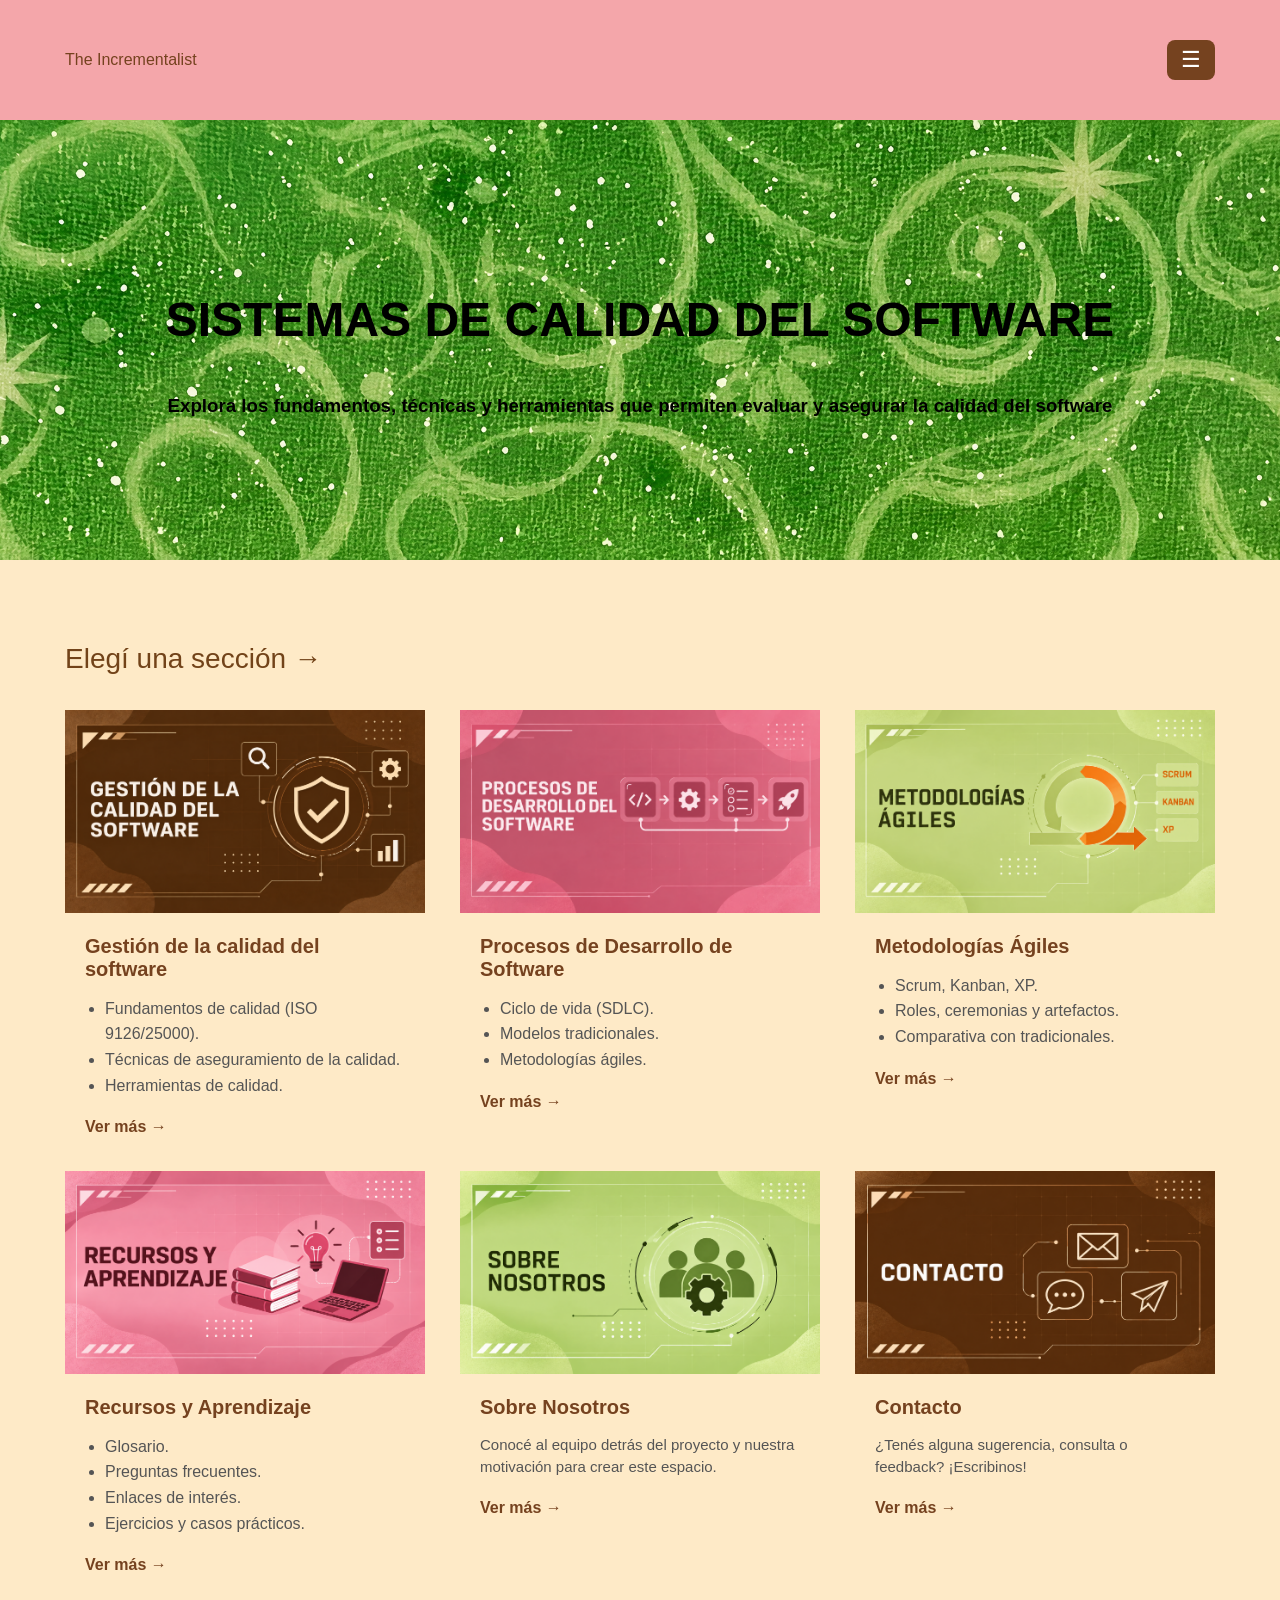
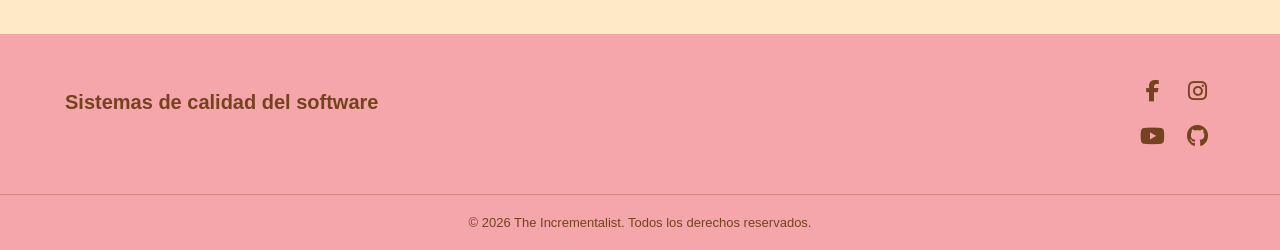
==== commit b8b7806f: "Agregando responsive a todas las páginas" ====
--- a/index.html
+++ b/index.html
@@ -6,7 +6,7 @@
     <meta name="viewport" content="width=device-width, initial-scale=1.0">
 
     <link rel="stylesheet" href="css/styles.css">
-
+    <link rel="stylesheet" href="css/responsive.css">
     <link rel="stylesheet"
         href="https://cdnjs.cloudflare.com/ajax/libs/font-awesome/6.5.2/css/all.min.css">
 
--- a/css/styles.css
+++ b/css/styles.css
@@ -185,9 +185,12 @@
 }
 
 .footer-redes {
-    display: flex;
-    flex-direction: column;
-    gap: 12px;
+    display: grid;
+    grid-template-columns: repeat(2, 35px);
+    grid-template-rows: repeat(2, 35px);
+    gap: 10px;
+    justify-items: center;
+    align-items: center;
 }
 
 .footer-redes a {
@@ -706,4 +709,53 @@
     color: #75421f;
 
     font-size: 17px;
+}
+
+/* =========================================
+   PÁGINA ACTIVA EN EL MENÚ
+   ========================================= */
+
+.menu-desplegable a.pagina-activa {
+    color: #8f9456;
+    font-weight: bold;
+}
+
+/* =========================================
+   PÁGINAS EN CONSTRUCCIÓN
+   ========================================= */
+
+.pagina-construccion {
+    min-height: 500px;
+
+    padding: 80px 65px;
+
+    background-color: #feeac7;
+
+    display: flex;
+    flex-direction: column;
+
+    align-items: center;
+    justify-content: center;
+
+    text-align: center;
+
+    box-sizing: border-box;
+}
+
+.pagina-construccion h1 {
+    color: #75421f;
+
+    font-size: 42px;
+
+    margin-bottom: 20px;
+}
+
+.pagina-construccion p {
+    max-width: 600px;
+
+    color: #555555;
+
+    font-size: 18px;
+
+    line-height: 1.6;
 }
--- a/css/responsive.css
+++ b/css/responsive.css
@@ -0,0 +1,562 @@
+/* =========================================
+   RESPONSIVE
+   ========================================= */
+
+
+/* =========================================
+   TABLETS
+   Hasta 900px
+   ========================================= */
+
+@media (max-width: 900px) {
+
+    /* =========================
+       NAVBAR
+       ========================= */
+
+    .navbar {
+        height: 100px;
+        padding: 0 35px;
+    }
+
+
+    /* =========================
+       BANNER
+       ========================= */
+
+    .hero {
+        height: 380px;
+    }
+
+    .hero-contenido {
+        width: 85%;
+    }
+
+    .hero h1 {
+        font-size: 38px;
+    }
+
+    .hero h3 {
+        font-size: 18px;
+    }
+
+
+    /* =========================
+       CATEGORÍAS
+       ========================= */
+
+    .categorias {
+        padding: 50px 35px;
+    }
+
+    .contenedor-tarjetas {
+        grid-template-columns: repeat(2, 1fr);
+        gap: 25px;
+    }
+
+
+    /* =========================
+       PÁGINA CALIDAD
+       ========================= */
+
+    .intro-calidad {
+        padding: 55px 35px;
+        gap: 35px;
+    }
+
+    .texto-calidad {
+        width: 55%;
+    }
+
+    .texto-calidad h1 {
+        font-size: 36px;
+    }
+
+    .imagen-calidad {
+        width: 40%;
+    }
+
+
+    .caracteristicas-calidad,
+    .metricas-calidad {
+        padding: 50px 35px;
+    }
+
+
+    /* =========================
+       FOOTER
+       ========================= */
+
+    .footer-contenido {
+        padding: 40px 35px;
+    }
+
+}
+
+
+/* =========================================
+   CELULARES
+   Hasta 600px
+   ========================================= */
+
+@media (max-width: 600px) {
+
+
+    /* =========================
+       NAVBAR
+       ========================= */
+
+    .navbar {
+        height: 80px;
+        padding: 0 20px;
+    }
+
+    .logo {
+        font-size: 14px;
+    }
+
+    .menu-btn {
+        width: 44px;
+        height: 38px;
+        font-size: 20px;
+    }
+
+    .menu-desplegable {
+        width: 270px;
+        max-width: calc(100vw - 40px);
+    }
+
+
+    /* =========================
+       BANNER
+       ========================= */
+
+    .hero {
+        height: 350px;
+    }
+
+    .hero-contenido {
+        width: 90%;
+    }
+
+    .hero h1 {
+        font-size: 29px;
+        line-height: 1.3;
+    }
+
+    .hero h3 {
+        font-size: 16px;
+        line-height: 1.5;
+    }
+
+
+    /* =========================
+       CATEGORÍAS
+       ========================= */
+
+    .categorias {
+        padding: 40px 20px;
+    }
+
+    .titulo-seccion {
+        margin-bottom: 30px;
+    }
+
+    .titulo-seccion h2 {
+        font-size: 24px;
+    }
+
+
+    /* UNA SOLA COLUMNA */
+
+    .contenedor-tarjetas {
+        grid-template-columns: 1fr;
+        gap: 35px;
+    }
+
+
+    /* =========================
+       TARJETAS
+       ========================= */
+
+    .tarjeta h3 {
+        font-size: 20px;
+        margin: 18px 20px 15px;
+    }
+
+    .tarjeta p {
+        font-size: 15px;
+    }
+
+    .tarjeta ul {
+        font-size: 15px;
+    }
+
+
+    /* =========================
+       PÁGINA CALIDAD
+       ========================= */
+
+    .intro-calidad {
+
+        padding: 45px 20px;
+
+        /* IMPORTANTE:
+           texto arriba e imagen abajo */
+
+        display: flex;
+        flex-direction: column;
+
+        align-items: center;
+
+        gap: 35px;
+    }
+
+
+    .texto-calidad {
+
+        width: 100%;
+
+    }
+
+
+    .texto-calidad h1 {
+
+        font-size: 32px;
+        line-height: 1.2;
+
+    }
+
+
+    .texto-calidad h2 {
+
+        font-size: 23px;
+
+    }
+
+
+    .texto-calidad p {
+
+        font-size: 16px;
+        line-height: 1.6;
+
+    }
+
+
+    .imagen-calidad {
+
+        width: 100%;
+
+        display: flex;
+
+        justify-content: center;
+
+    }
+
+
+    .imagen-calidad img {
+
+        width: 100%;
+        max-width: 350px;
+
+    }
+
+
+    /* =========================
+       CARACTERÍSTICAS
+       ========================= */
+
+    .caracteristicas-calidad {
+
+        padding: 45px 20px;
+
+    }
+
+
+    .caracteristicas-calidad > h2 {
+
+        font-size: 30px;
+
+    }
+
+
+    .descripcion-calidad {
+
+        font-size: 16px;
+
+        line-height: 1.6;
+
+    }
+
+
+    /* =========================
+       ACORDEONES ISO
+       ========================= */
+
+    .acordeon-titulo {
+
+        padding: 18px;
+
+    }
+
+
+    .acordeon-titulo > div {
+
+        gap: 12px;
+
+    }
+
+
+    .acordeon-titulo i {
+
+        width: 45px;
+        height: 45px;
+
+        font-size: 20px;
+
+        flex-shrink: 0;
+
+    }
+
+
+    .acordeon-titulo h3 {
+
+        font-size: 18px;
+
+    }
+
+
+    .acordeon-titulo p {
+
+        font-size: 13px;
+
+    }
+
+
+    .acordeon-titulo span {
+
+        font-size: 27px;
+
+        flex-shrink: 0;
+
+    }
+
+
+    .acordeon-contenido {
+
+        padding: 0 20px 25px;
+
+    }
+
+
+    .acordeon-contenido p {
+
+        font-size: 15px;
+
+    }
+
+
+    .acordeon-contenido ul {
+
+        font-size: 15px;
+
+        padding-left: 20px;
+
+    }
+
+
+    /* =========================
+       MÉTRICAS
+       ========================= */
+
+    .metricas-calidad {
+
+        padding: 45px 20px;
+
+    }
+
+
+    .metricas-calidad h2 {
+
+        font-size: 30px;
+
+    }
+
+
+    .metricas-calidad > p {
+
+        font-size: 16px;
+
+    }
+
+
+    .ejemplo-metrica {
+
+        padding: 22px;
+
+    }
+
+
+    .formula-metrica {
+
+        max-width: 100%;
+
+        font-size: 14px;
+
+        box-sizing: border-box;
+
+    }
+
+
+    /* =========================
+       PÁGINAS EN CONSTRUCCIÓN
+       ========================= */
+
+    .pagina-construccion {
+
+        min-height: 450px;
+
+        padding: 60px 20px;
+
+    }
+
+
+    .pagina-construccion h1 {
+
+        font-size: 32px;
+
+    }
+
+
+    .pagina-construccion p {
+
+        font-size: 16px;
+
+    }
+
+
+    /* =========================
+       FOOTER
+       ========================= */
+
+    .footer-contenido {
+
+        padding: 35px 20px;
+
+        align-items: center;
+
+    }
+
+
+    .footer-titulo p {
+
+        font-size: 17px;
+
+    }
+
+
+    .footer-redes {
+
+        grid-template-columns: repeat(2, 30px);
+        grid-template-rows: repeat(2, 30px);
+
+        gap: 8px;
+
+    }
+
+
+    .footer-redes a {
+
+        font-size: 19px;
+
+    }
+
+
+    .footer-derechos {
+
+        padding: 15px 20px;
+
+    }
+
+}
+
+
+/* =========================================
+   CELULARES MUY PEQUEÑOS
+   Hasta 400px
+   ========================================= */
+
+@media (max-width: 400px) {
+
+
+    .navbar {
+
+        padding: 0 15px;
+
+    }
+
+
+    .logo {
+
+        font-size: 13px;
+
+    }
+
+
+    .hero {
+
+        height: 330px;
+
+    }
+
+
+    .hero h1 {
+
+        font-size: 26px;
+
+    }
+
+
+    .hero h3 {
+
+        font-size: 15px;
+
+    }
+
+
+    .menu-desplegable {
+
+        width: 250px;
+
+    }
+
+
+    .categorias {
+
+        padding: 35px 15px;
+
+    }
+
+
+    .intro-calidad {
+
+        padding: 40px 15px;
+
+    }
+
+
+    .caracteristicas-calidad,
+    .metricas-calidad {
+
+        padding: 40px 15px;
+
+    }
+
+
+    .footer-contenido {
+
+        padding: 30px 15px;
+
+    }
+
+}
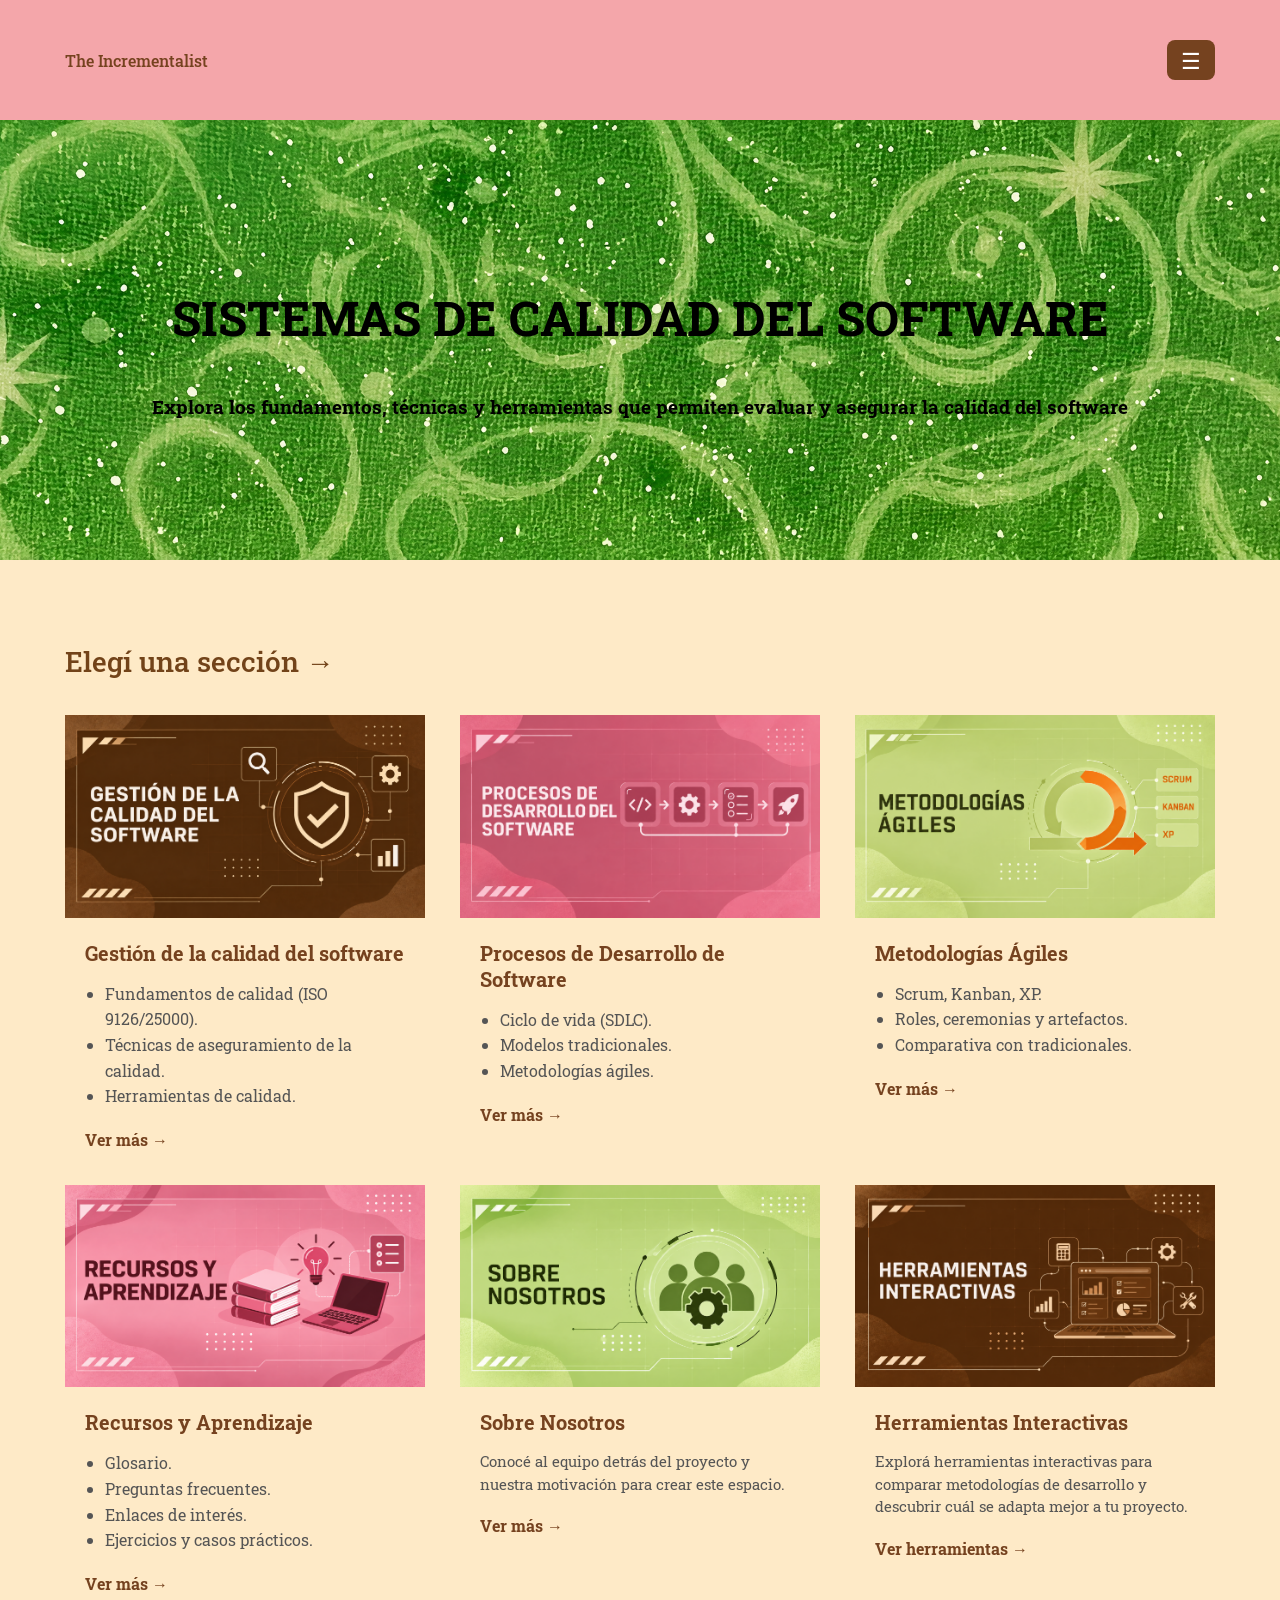
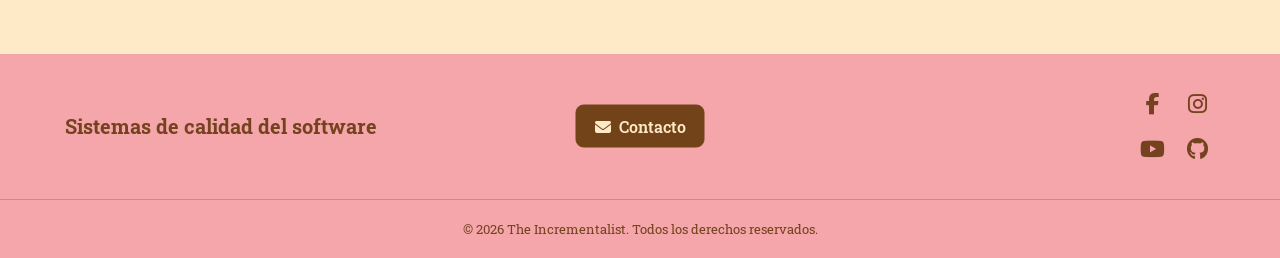
==== commit 2c88b8ce: "Agregando Herramientas Interactivas al sistemas" ====
--- a/index.html
+++ b/index.html
@@ -101,7 +101,7 @@
                         <li>Metodologías ágiles.</li>
                     </ul>
 
-                    <a href="#">
+                    <a href="paginas/procesos-desarrollo.html">
                         Ver más →
                     </a>
 
@@ -127,7 +127,7 @@
                         <li>Comparativa con tradicionales.</li>
                     </ul>
 
-                    <a href="#">
+                    <a href="paginas/metodologias-agiles.html">
                         Ver más →
                     </a>
 
@@ -154,7 +154,7 @@
                         <li>Ejercicios y casos prácticos.</li>
                     </ul>
 
-                    <a href="#">
+                    <a href="paginas/recursos-aprendizaje.html">
                         Ver más →
                     </a>
 
@@ -179,36 +179,38 @@
                         nuestra motivación para crear este espacio.
                     </p>
 
-                    <a href="#">
-                        Ver más →
-                    </a>
-
-                </article>
-
-
+                    <a href="paginas/sobre-nosotros.html">
+                        Ver más →
+                    </a>
+
+                </article>
+
+
+                
                 <!-- ==================== TARJETA 6 ==================== -->
 
                 <article class="tarjeta">
 
                     <div class="imagen-tarjeta">
-                        <img src="img/contacto.png"
-                            alt="Contacto">
-                    </div>
-
-                    <h3>
-                        Contacto
+                        <img src="img/herramientas.png"
+                            alt="Herramientas interactivas de calidad del software">
+                    </div>
+
+                    <h3>
+                        Herramientas Interactivas
                     </h3>
 
                     <p>
-                        ¿Tenés alguna sugerencia, consulta o feedback?
-                        ¡Escribinos!
+                        Explorá herramientas interactivas para comparar metodologías
+                        de desarrollo y descubrir cuál se adapta mejor a tu proyecto.
                     </p>
 
-                    <a href="#">
-                        Ver más →
-                    </a>
-
-                </article>
+                    <a href="paginas/adicional-js.html">
+                        Ver herramientas →
+                    </a>
+
+                </article>
+
 
             </div>
 
--- a/css/styles.css
+++ b/css/styles.css
@@ -1,3 +1,7 @@
+/* TIPOGRAFÍA GLOBAL */
+
+@import url('https://fonts.googleapis.com/css2?family=Roboto+Slab:wght@400;500;600;700&display=swap');
+
 /* =========================================
    PÁGINA INICIO / INDEX
    ========================================= */
@@ -9,11 +13,14 @@
     overflow-x: hidden;
 }
 
+
 body {
-    font-family: Arial, sans-serif;
+    font-family: 'Roboto Slab', serif;
     margin: 0;
     padding: 0;
-}
+    padding-top: 120px;
+}
+
 
 header,
 main,
@@ -35,13 +42,17 @@
     width: 100%;
     height: 120px;
     background-color: #f4a6aa;
-
     display: flex;
     align-items: center;
     justify-content: space-between;
-
     padding: 0 65px;
     box-sizing: border-box;
+    
+    position: fixed;
+    top: 0;
+    left: 0;
+    width: 100%;
+    z-index: 1000;
 }
 
 .logo {
@@ -153,7 +164,7 @@
 
 /* =========================================
    FOOTER
-   ========================================= */
+========================================= */
 
 #footer {
     width: 100%;
@@ -162,27 +173,77 @@
 
 footer {
     width: 100%;
+    margin-top: 0;
     background-color: #f4a6aa;
     color: #75421f;
-    margin-top: 0;
-}
+}
+
+/* Contenido principal */
 
 .footer-contenido {
-    width: 100%;
-    box-sizing: border-box;
-
+    position: relative;
     display: flex;
     justify-content: space-between;
-    align-items: flex-start;
-
-    padding: 40px 65px;
+    align-items: center;
+    width: 100%;
+    min-height: 145px;
+    padding: 25px 65px;
+    box-sizing: border-box;
+}
+
+/* Título a la izquierda */
+
+.footer-titulo {
+    flex: 1;
+    text-align: left;
 }
 
 .footer-titulo h2 {
+    margin: 0;
     color: #75421f;
     font-size: 20px;
     font-weight: bold;
 }
+
+/* Botón Contacto centrado */
+
+.footer-acciones {
+    position: absolute;
+    top: 50%;
+    left: 50%;
+    display: flex;
+    align-items: center;
+    justify-content: center;
+    margin: 0;
+    transform: translate(-50%, -50%);
+}
+
+.footer-enlace-contacto {
+    display: inline-flex;
+    align-items: center;
+    justify-content: center;
+    gap: 8px;
+    padding: 10px 18px;
+    border: 1px solid #724319;
+    border-radius: 8px;
+    background-color: #724319;
+    color: #FEEAC7;
+    font-weight: 600;
+    text-decoration: none;
+    transition: background-color 0.2s ease, transform 0.2s ease;
+}
+
+.footer-enlace-contacto:hover {
+    background-color: #8b582c;
+    transform: translateY(-2px);
+}
+
+.footer-enlace-contacto:focus-visible {
+    outline: 3px solid #724319;
+    outline-offset: 3px;
+}
+
+/* Redes sociales a la derecha */
 
 .footer-redes {
     display: grid;
@@ -191,17 +252,21 @@
     gap: 10px;
     justify-items: center;
     align-items: center;
+    flex-shrink: 0;
 }
 
 .footer-redes a {
     color: #75421f;
     text-decoration: none;
     font-size: 22px;
+    transition: transform 0.2s ease;
 }
 
 .footer-redes a:hover {
     transform: scale(1.15);
 }
+
+/* Enlaces generales del footer */
 
 .footer-enlaces {
     display: flex;
@@ -219,20 +284,19 @@
     color: #ffffff;
 }
 
+/* Derechos de autor */
+
 .footer-derechos {
+    padding: 20px;
     border-top: 1px solid rgba(117, 66, 31, 0.3);
-
+    background-color: #f4a6aa;
     text-align: center;
-
-    padding: 20px;
-
-    background-color: #f4a6aa;
 }
 
 .footer-derechos p {
+    margin: 0;
     color: #75421f;
     font-size: 13px;
-    margin: 0;
 }
 
 
@@ -295,8 +359,70 @@
     background-color: #e9959a;
 }
 
+/* =========== PÁGINA ACTIVA EN EL MENÚ ==================== */
+
+.menu-desplegable a.pagina-activa {
+    color: #8f9456;
+    font-weight: bold;
+}
+
+/* ======= PÁGINA ACTIVA - GESTIÓN DE LA CALIDAD ======== */
+
+.submenu-btn.pagina-activa {
+    color: #717542;
+    font-weight: bold;
+}
 
 /* ================ SUBMENÚ - GESTIÓN DE LA CALIDAD ========================= */
+
+.submenu-cabecera {
+    width: 100%;
+    display: flex;
+    align-items: center;
+    box-sizing: border-box;
+}
+
+
+.menu-calidad-principal {
+    flex: 1;
+    display: block;
+}
+
+
+.submenu-cabecera .submenu-btn {
+    width: 30px;
+    height: 40px;
+
+    padding: 0;
+    margin: 0;
+
+    display: flex;
+    align-items: center;
+    justify-content: center;
+
+    background: transparent;
+    border: none;
+
+    color: #75421f;
+
+    cursor: pointer;
+}
+
+
+.submenu-cabecera .submenu-btn span {
+    display: block;
+
+    font-size: 24px;
+    line-height: 1;
+
+    transition: transform 0.2s ease;
+}
+
+
+.submenu-cabecera .submenu-btn.activo span {
+    transform: rotate(90deg);
+}
+
 
 .menu-item {
     width: 100%;
@@ -448,11 +574,8 @@
 
 .caracteristicas-calidad {
     width: 100%;
-
-    padding: 65px;
-
+    padding: 65px 65px 25px;
     background-color: #feeac7;
-
     box-sizing: border-box;
 }
 
@@ -615,20 +738,15 @@
 
 .metricas-calidad {
     width: 100%;
-
-    padding: 65px;
-
+    padding: 30px 65px 65px;
     background-color: #feeac7;
-
     box-sizing: border-box;
 }
 
 .metricas-calidad h2 {
     color: #75421f;
-
     font-size: 36px;
-
-    margin-bottom: 20px;
+    margin: 0 0 20px;
 }
 
 .metricas-calidad > p {
@@ -712,12 +830,1173 @@
 }
 
 /* =========================================
-   PÁGINA ACTIVA EN EL MENÚ
+   IMÁGENES - MÉTRICAS DE CALIDAD
+========================================= */
+
+.contenido-metricas {
+    width: 100%;
+    display: grid;
+    grid-template-columns: 1fr 1fr;
+    gap: 45px;
+    align-items: center;
+}
+
+
+/* =========================
+   TEXTO
+========================= */
+
+.texto-metricas {
+    min-width: 0;
+}
+
+
+/* =========================
+   CONTENEDOR IMÁGENES
+========================= */
+
+.contenedor-metricas-imagenes {
+    display: grid;
+    grid-template-columns: 1fr 1fr;
+    gap: 20px;
+    align-items: center;
+}
+
+
+/* =========================
+   FLIP CARD
+========================= */
+
+.flip-metrica {
+    width: 100%;
+    height: 300px;
+    perspective: 1000px;
+    cursor: pointer;
+}
+
+
+.flip-metrica-interior {
+    position: relative;
+    width: 100%;
+    height: 100%;
+
+    transition: transform 0.6s ease;
+
+    transform-style: preserve-3d;
+}
+
+
+.flip-metrica.activa .flip-metrica-interior {
+    transform: rotateY(180deg);
+}
+
+
+.flip-metrica-frente,
+.flip-metrica-dorso {
+    position: absolute;
+
+    width: 100%;
+    height: 100%;
+
+    box-sizing: border-box;
+
+    border-radius: 10px;
+
+    background-color: #c3c987;
+
+    border: 1px solid #d88180;
+
+    overflow: hidden;
+
+    backface-visibility: hidden;
+    -webkit-backface-visibility: hidden;
+
+    display: flex;
+    flex-direction: column;
+    align-items: center;
+    justify-content: center;
+}
+
+
+.flip-metrica-dorso {
+    transform: rotateY(180deg);
+}
+
+
+.flip-metrica-frente img,
+.flip-metrica-dorso img {
+    width: 100%;
+    height: 100%;
+    object-fit: contain;
+    display: block;
+}
+
+
+/* =========================
+   INDICACIÓN
+========================= */
+
+.indicacion-metrica {
+    position: absolute;
+
+    bottom: 10px;
+
+    left: 50%;
+    transform: translateX(-50%);
+
+    display: flex;
+    align-items: center;
+    gap: 6px;
+
+    padding: 7px 10px;
+
+    background-color: rgba(117, 66, 31, 0.9);
+
+    color: white;
+
+    border-radius: 6px;
+
+    font-size: 11px;
+    font-weight: bold;
+
+    white-space: nowrap;
+}
+
+
+/* ========================================= IMÁGENES - MÉTRICAS DE CALIDAD ========================================= */
+
+.contenido-metricas {
+    width: 100%;
+    display: grid;
+    grid-template-columns: 1fr 1fr;
+    gap: 45px;
+    align-items: center;
+}
+
+
+/* ========================= TEXTO ========================= */
+
+.texto-metricas {
+    min-width: 0;
+}
+
+
+/* ========================= CONTENEDOR IMÁGENES ========================= */
+
+.contenedor-metricas-imagenes {
+    display: grid;
+    grid-template-columns: 1fr 1fr;
+    gap: 20px;
+    align-items: center;
+}
+
+
+/* ========================= FLIP CARD ========================= */
+
+.flip-metrica {
+    width: 100%;
+    height: 300px;
+    perspective: 1000px;
+    cursor: pointer;
+}
+
+
+.flip-metrica-interior {
+    position: relative;
+    width: 100%;
+    height: 100%;
+
+    transition: transform 0.6s ease;
+
+    transform-style: preserve-3d;
+}
+
+
+.flip-metrica.activa .flip-metrica-interior {
+    transform: rotateY(180deg);
+}
+
+
+.flip-metrica-frente,
+.flip-metrica-dorso {
+    position: absolute;
+
+    width: 100%;
+    height: 100%;
+
+    box-sizing: border-box;
+
+    border-radius: 10px;
+
+    background-color: #c3c987;
+
+    border: 1px solid #d88180;
+
+    overflow: hidden;
+
+    backface-visibility: hidden;
+    -webkit-backface-visibility: hidden;
+
+    display: flex;
+    flex-direction: column;
+    align-items: center;
+    justify-content: center;
+}
+
+
+.flip-metrica-dorso {
+    transform: rotateY(180deg);
+}
+
+
+.flip-metrica-frente img,
+.flip-metrica-dorso img {
+    width: 100%;
+    height: 100%;
+    object-fit: contain;
+    display: block;
+}
+
+
+/* ========================= INDICACIÓN ========================= */
+
+.indicacion-metrica {
+    position: absolute;
+
+    bottom: 10px;
+
+    left: 50%;
+    transform: translateX(-50%);
+
+    display: flex;
+    align-items: center;
+    gap: 6px;
+
+    padding: 7px 10px;
+
+    background-color: rgba(117, 66, 31, 0.9);
+
+    color: white;
+
+    border-radius: 6px;
+
+    font-size: 11px;
+    font-weight: bold;
+
+    white-space: nowrap;
+}
+
+
+/* ========================= IMAGEN NORMAL ========================= */
+
+.tarjeta-metrica {
+    width: 100%;
+    height: 300px;
+
+    background-color: #c3c987;
+
+    border: 1px solid #d88180;
+
+    border-radius: 10px;
+
+    overflow: hidden;
+
+    display: flex;
+    align-items: center;
+    justify-content: center;
+}
+
+
+.tarjeta-metrica img {
+    width: 100%;
+    height: 100%;
+
+    object-fit: contain;
+
+    display: block;
+}
+
+
+/* =========================================
+   PÁGINA - TÉCNICAS DE ASEGURAMIENTO
    ========================================= */
 
-.menu-desplegable a.pagina-activa {
-    color: #8f9456;
+.pagina-tecnicas {
+    width: 100%;
+    background-color: #feeac7;
+    padding-bottom: 20px;
+    box-sizing: border-box;
+}
+
+
+/* ============= INTRODUCCIÓN ====================== */
+
+.intro-tecnicas {
+    width: 100%;
+    padding: 40px 65px 30px;
+
+    display: grid;
+    grid-template-columns: 58% 42%;
+    gap: 25px;
+
+    box-sizing: border-box;
+}
+
+
+.texto-tecnicas {
+    color: #555555;
+}
+
+
+.numero-seccion {
+    display: inline-block;
+
+    padding: 5px 12px;
+
+    background-color: #cad182;
+
+    border-radius: 20px;
+
+    color: #555555;
+
+    font-size: 13px;
     font-weight: bold;
+}
+
+
+.texto-tecnicas h1 {
+    color: #724319;
+
+    font-size: 36px;
+
+    line-height: 1.2;
+
+    margin: 10px 0 15px;
+}
+
+
+.texto-tecnicas h2 {
+    color: #555555;
+
+    font-size: 20px;
+
+    margin-bottom: 10px;
+}
+
+
+.texto-tecnicas p {
+    color: #555555;
+    font-size: 15px;
+    line-height: 1.5;
+    margin-bottom: 12px;
+}
+
+
+/* =============== PROCESO DE CALIDAD ========================= */
+
+.proceso-calidad {
+    width: 100%;
+    padding: 14px;
+    background-color: #cad182;
+    border: 1px solid #d88180;
+    border-radius: 10px;
+    display: flex;
+    align-items: center;
+    justify-content: space-around;
+    gap: 8px;
+    box-sizing: border-box;
+    margin: 18px 0;
+}
+
+
+.proceso-calidad div {
+    color: #724319;
+
+    font-size: 12px;
+
+    font-weight: bold;
+
+    text-align: center;
+
+    line-height: 1.3;
+}
+
+
+.proceso-calidad span {
+    color: #555555;
+
+    font-size: 20px;
+}
+
+
+.texto-final-tecnicas {
+    margin-top: 8px;
+}
+
+
+/* ============= PROCESO DE ASEGURAMIENTO ======================== */
+
+.bloque-aseguramiento {
+    padding: 20px;
+    background-color: #cad182;
+    border: 1px solid #d88180;
+    border-radius: 10px;
+    box-sizing: border-box;
+}
+
+
+.bloque-aseguramiento h2 {
+    color: #26634f;
+    font-size: 20px;
+    margin: 0 0 10px;
+}
+
+
+.bloque-aseguramiento > p {
+    color: #555555;
+    font-size: 14px;
+    line-height: 1.5;
+    margin-bottom: 15px;
+}
+
+
+.bloque-aseguramiento h3 {
+    color: #26634f;
+    font-size: 17px;
+    margin-bottom: 10px;
+}
+
+/* ========================================= NIVELES DE PRUEBA - ACORDEÓN ========================================= */
+
+.nivel-prueba {
+    width: 100%;
+    margin-bottom: 8px;
+}
+
+
+.nivel-prueba-boton {
+    width: 100%;
+    min-height: 38px;
+
+    padding: 0 10px;
+
+    display: flex;
+    align-items: center;
+
+    border: 1px solid rgba(255, 255, 255, 0.6);
+    border-radius: 20px;
+
+    background-color: #bfc57b;
+
+    cursor: pointer;
+
+    text-align: left;
+
+    font-family: Arial, sans-serif;
+
+    transition: 0.2s ease;
+}
+
+
+.nivel-prueba-boton:hover {
+    background-color: #c9cf88;
+}
+
+
+/* NÚMERO */
+
+.numero-nivel {
+    width: 28px;
+    height: 28px;
+
+    flex-shrink: 0;
+
+    display: flex;
+    align-items: center;
+    justify-content: center;
+
+    margin-right: 10px;
+
+    border-radius: 50%;
+
+    background-color: #cad182;
+
+    color: #75421f;
+
+    font-weight: bold;
+}
+
+
+/* NOMBRE */
+
+.nombre-nivel {
+    flex: 1;
+
+    color: #222222;
+
+    font-size: 14px;
+}
+
+
+/* FLECHA */
+
+.flecha-nivel {
+    width: 25px;
+
+    color: #75421f;
+
+    font-size: 20px;
+    font-weight: bold;
+
+    text-align: center;
+
+    transition: transform 0.2s ease;
+}
+
+
+/* DEFINICIÓN */
+
+.definicion-nivel {
+    max-height: 0;
+
+    overflow: hidden;
+
+    padding: 0 45px;
+
+    background-color: rgba(255, 255, 255, 0.18);
+
+    border-radius: 0 0 15px 15px;
+
+    transition:
+        max-height 0.3s ease,
+        padding 0.3s ease;
+}
+
+
+.definicion-nivel p {
+    margin: 0;
+
+    color: #555555;
+
+    font-size: 13px;
+    line-height: 1.5;
+}
+
+
+/* NIVEL ABIERTO */
+
+.nivel-prueba.activo .definicion-nivel {
+    max-height: 100px;
+
+    padding: 10px 45px 12px;
+}
+
+
+.nivel-prueba.activo .flecha-nivel {
+    transform: rotate(45deg);
+}
+
+
+/* ============== SECCIONES DE PRUEBAS =============================== */
+
+.seccion-pruebas,
+.tipos-pruebas {
+    margin: 0 65px 25px;
+    padding: 18px;
+    background-color: #cad182;
+    border: 1px solid #82864c;
+    border-radius: 10px;
+    box-sizing: border-box;
+}
+
+.tipos-pruebas {
+    margin-bottom: 0;
+}
+
+
+.titulo-bloque {
+    display: flex;
+    align-items: center;
+    gap: 10px;
+    color: #26634f;
+    margin-bottom: 12px;
+}
+
+
+.titulo-bloque i {
+    color: #26634f;
+
+    font-size: 18px;
+}
+
+
+.titulo-bloque h2 {
+    margin: 0;
+
+    font-size: 19px;
+
+    color: #26634f;
+}
+
+
+/* ================= TÉCNICAS DE PRUEBA ==================== */
+
+.contenedor-tecnicas {
+    display: grid;
+
+    grid-template-columns: 1fr 1fr;
+
+    gap: 15px;
+}
+
+
+.tecnica-card {
+    position: relative;
+
+    padding: 18px;
+
+    background-color: #c3c987;
+
+    border: 1px solid #d88180;
+
+    border-radius: 9px;
+
+    box-sizing: border-box;
+}
+
+
+.tecnica-card h3 {
+    color: #26634f;
+
+    font-size: 18px;
+
+    margin: 0 0 10px;
+}
+
+
+.tecnica-card h4 {
+    color: #26634f;
+
+    font-size: 14px;
+
+    margin: 12px 0 6px;
+}
+
+
+.tecnica-card p {
+    color: #555555;
+    font-size: 13px;
+    line-height: 1.5;
+    margin: 0 0 9px;
+}
+
+
+.tecnica-card ul {
+    color: #555555;
+    font-size: 13px;
+    line-height: 1.5;
+    padding-left: 20px;
+    margin-top: 5px;
+}
+
+
+.tecnica-card li {
+    margin-bottom: 3px;
+}
+
+
+/* ==================== CAJA NEGRA Y CAJA BLANCA ============================== */
+
+/* === TARJETAS INTERACTIVAS ==== */
+
+.flip-card {
+    background-color: transparent;
+    border: none;
+    padding: 0;
+
+    perspective: 1000px;
+
+    cursor: pointer;
+
+    min-height: 520px;
+}
+
+
+.flip-card-interior {
+    position: relative;
+
+    width: 100%;
+    height: 100%;
+    min-height: 520px;
+
+    transition: transform 0.6s ease;
+
+    transform-style: preserve-3d;
+}
+
+
+/* FRENTE Y DORSO */
+
+.flip-card-frente,
+.flip-card-dorso {
+    position: absolute;
+
+    width: 100%;
+    height: 100%;
+
+    box-sizing: border-box;
+
+    padding: 18px;
+
+    border-radius: 9px;
+
+    background-color: #c3c987;
+
+    border: 1px solid #d88180;
+
+    backface-visibility: hidden;
+
+    -webkit-backface-visibility: hidden;
+
+    overflow: hidden;
+}
+
+
+/* FRENTE */
+
+.flip-card-frente {
+    display: flex;
+
+    flex-direction: column;
+
+    align-items: flex-start;
+}
+
+
+/* DORSO */
+
+.flip-card-dorso {
+    transform: rotateY(180deg);
+
+    display: flex;
+
+    flex-direction: column;
+
+    align-items: flex-start;
+}
+
+
+/* GIRAR TARJETA */
+
+.flip-card.activa .flip-card-interior {
+    transform: rotateY(180deg);
+}
+
+
+/* TEXTOS */
+
+.flip-card h3 {
+    color: #26634f;
+
+    font-size: 18px;
+
+    margin: 0 0 10px;
+}
+
+
+.flip-card h4 {
+    color: #26634f;
+
+    font-size: 14px;
+
+    margin: 12px 0 6px;
+}
+
+
+.flip-card p {
+    color: #555555;
+
+    font-size: 13px;
+
+    line-height: 1.5;
+
+    margin: 0 0 9px;
+}
+
+
+.flip-card ul {
+    color: #555555;
+
+    font-size: 13px;
+
+    line-height: 1.5;
+
+    padding-left: 20px;
+
+    margin-top: 5px;
+}
+
+
+.flip-card li {
+    margin-bottom: 3px;
+}
+
+
+/* IMAGEN DEL DORSO */
+
+.flip-card-dorso .imagen-tecnica {
+    width: 100%;
+
+    min-height: 280px;
+
+    display: flex;
+
+    justify-content: center;
+    align-items: center;
+
+    margin: 5px 0 10px;
+}
+
+
+.flip-card-dorso .imagen-tecnica img {
+    width: 100%;
+    max-width: 450px;
+    max-height: 320px;
+
+    height: auto;
+
+    object-fit: contain;
+
+    display: block;
+
+    border-radius: 8px;
+}
+
+
+/* INDICACIÓN DE INTERACCIÓN */
+
+.indicacion-flip {
+    margin-top: auto;
+
+    width: 100%;
+
+    padding-top: 12px;
+
+    display: flex;
+
+    align-items: center;
+    justify-content: center;
+
+    gap: 8px;
+
+    color: #39966a;
+
+    font-size: 12px;
+
+    font-weight: bold;
+
+    text-align: center;
+}
+
+
+.indicacion-flip i {
+    font-size: 14px;
+}
+
+
+
+/* ================ TIPOS DE PRUEBAS ======================== */
+
+.contenedor-tipos {
+    display: grid;
+
+    grid-template-columns: 1fr 1fr;
+
+    gap: 15px;
+}
+
+
+.tipo-card {
+    padding: 18px;
+
+    background-color: #c3c987;
+
+    border: 1px solid #d88180;
+
+    border-radius: 9px;
+}
+
+
+.tipo-card h3 {
+    color: #26634f;
+
+    font-size: 18px;
+
+    margin: 0 0 9px;
+}
+
+
+.tipo-card p,
+.tipo-card li {
+    color: #555555;
+
+    font-size: 13px;
+
+    line-height: 1.5;
+}
+
+
+.tipo-card p {
+    margin-bottom: 8px;
+}
+
+
+.tipo-card ul {
+    margin: 0;
+
+    padding-left: 20px;
+}
+
+
+.tipo-card li {
+    margin-bottom: 3px;
+}
+
+/* =========================================
+   PÁGINA - HERRAMIENTAS DE CALIDAD
+   ========================================= */
+
+.pagina-herramientas {
+    width: 100%;
+    background-color: #feeac7;
+    padding-bottom: 25px;
+    box-sizing: border-box;
+}
+
+
+/* ======================== INTRODUCCIÓN ======================== */
+
+.intro-herramientas {
+    padding: 40px 65px 25px;
+    box-sizing: border-box;
+}
+
+
+.intro-herramientas .numero-seccion {
+    display: inline-block;
+    padding: 5px 12px;
+    background-color: #cad182;
+    border-radius: 20px;
+    color: #555555;
+    font-size: 13px;
+    font-weight: bold;
+}
+
+
+.intro-herramientas h1 {
+    color: #75421f;
+    font-size: 36px;
+    margin: 10px 0 8px;
+}
+
+
+.intro-herramientas h2 {
+    color: #555555;
+    font-size: 20px;
+    margin: 0 0 8px;
+}
+
+
+.intro-herramientas p {
+    max-width: 750px;
+    color: #555555;
+    font-size: 15px;
+    line-height: 1.5;
+    margin: 0;
+}
+
+
+/* ===================== FILTROS =========================== */
+
+.filtros-herramientas {
+    display: flex;
+    justify-content: center;
+    align-items: center;
+    flex-wrap: wrap;
+    gap: 10px;
+    padding: 5px 65px 25px;
+    box-sizing: border-box;
+}
+
+
+.filtro-herramienta {
+    border: 1px solid #d88180;
+    border-radius: 20px;
+    padding: 9px 18px;
+    background-color: #ecf3a2;
+    color: #26634f;
+    font-family: Arial, sans-serif;
+    font-size: 14px;
+    font-weight: bold;
+    cursor: pointer;
+    transition: 0.2s ease;
+}
+
+
+.filtro-herramienta:hover {
+    background-color: #dcefd4;
+}
+
+
+.filtro-herramienta.activo {
+    background-color: #cad182;
+    color: white;
+    border-color: #26634f;
+}
+
+
+/* =================== CONTENEDOR DE HERRAMIENTAS =========================== */
+
+.contenedor-herramientas {
+    width: 100%;
+    padding: 0 65px;
+    box-sizing: border-box;
+    display: grid;
+    grid-template-columns: repeat(2, 1fr);
+    gap: 18px;
+}
+
+
+/* ======================== TARJETAS ============================= */
+
+.herramienta-card {
+    min-height: 370px;
+    padding: 20px;
+    box-sizing: border-box;
+    display: flex;
+    flex-direction: column;
+    background-color: #c3c987;
+    border: 1px solid #d88180;
+    border-radius: 10px;
+    transition: transform 0.2s ease,
+                box-shadow 0.2s ease;
+}
+
+
+.herramienta-card:hover {
+    transform: translateY(-3px);
+    box-shadow: 0 5px 12px rgba(117, 66, 31, 0.12);
+}
+
+
+/* ========================= LOGOS =============================== */
+
+.logo-herramienta {
+    width: 100%;
+    height: 100px;
+    display: flex;
+    justify-content: center;
+    align-items: center;
+    margin-bottom: 10px;
+}
+
+.logo-herramienta img {
+    width: 150px;
+    height: 125px;
+    object-fit: contain;
+}
+
+.logo-herramienta img.logo-jira {
+    width: 105px;
+    height: 95px;
+}
+
+
+/* ================== CONTENIDO DE TARJETAS ========================= */
+
+.herramienta-card h3 {
+    color: #26634f;
+    font-size: 20px;
+    margin: 0 0 10px;
+}
+
+
+.herramienta-card p {
+    color: #555555;
+    font-size: 13px;
+    line-height: 1.5;
+    margin: 0 0 8px;
+}
+
+
+.herramienta-card ul {
+    color: #555555;
+    font-size: 13px;
+    line-height: 1.5;
+    padding-left: 20px;
+    margin: 3px 0 10px;
+}
+
+
+.herramienta-card li {
+    margin-bottom: 3px;
+}
+
+
+/* =================== BOTÓN VER MÁS =========================== */
+
+.boton-herramienta {
+    display: inline-flex;
+    align-items: center;
+    justify-content: center;
+    gap: 7px;
+    align-self: flex-start;
+    margin-top: auto;
+    padding: 8px 14px;
+    border-radius: 6px;
+    background-color: #724319;
+    color: white;
+    text-decoration: none;
+    font-size: 12px;
+    font-weight: bold;
+    transition: 0.2s ease;
+}
+
+.boton-herramienta:hover {
+    background-color: #75421f;
+
+    transform: translateY(-1px);
+}
+
+
+/* =================TARJETAS OCULTAS POR FILTRO ================ */
+.herramienta-card.oculta {
+    display: none;
+}
+
+/* =========================================
+   DIVISORES ENTRE SECCIONES
+========================================= */
+
+.pagina-tecnicas,
+.pagina-herramientas,
+.caracteristicas-calidad {
+    position: relative;
+}
+
+.pagina-tecnicas::before,
+.pagina-herramientas::before,
+.caracteristicas-calidad::before {
+    content: "";
+    position: absolute;
+    top: 0;
+    left: 65px;
+    right: 65px;
+    height: 5px;
+
+    background-color: #d88180;
+
+    border-radius: 10px;
 }
 
 /* =========================================
@@ -758,4 +2037,2979 @@
     font-size: 18px;
 
     line-height: 1.6;
+}
+
+
+/* ========================================
+   PROCESOS DEL DESARROLLO DEL SOFTWARE
+======================================== */
+
+.pagina-procesos {
+    width: 100%;
+    background-color: #FEEAC7;
+    color: #724319;
+    box-sizing: border-box;
+    overflow-x: clip;
+}
+
+/* TITULO PRINCIPAL */
+
+.encabezado-procesos {
+    padding: 35px 25px 10px;
+    text-align: center;
+}
+
+.encabezado-procesos h1 {
+    margin: 0;
+    color: #724319;
+    font-size: 38px;
+    font-weight: bold;
+}
+
+/* INTRODUCCION */
+
+.introduccion-sdlc {
+    padding: 10px 35px 20px;
+}
+
+.introduccion-sdlc h2,
+.importancia-sdlc h2 {
+    margin: 0 0 10px;
+    color: #724319;
+    font-size: 22px;
+}
+
+.introduccion-sdlc p,
+.importancia-sdlc p {
+    margin: 5px 0;
+    color: #777;
+    font-size: 15px;
+    line-height: 1.6;
+}
+
+/* ETAPAS DEL SDLC */
+
+.etapas-sdlc {
+    padding: 10px 35px 30px;
+}
+
+.etapas-sdlc > h2 {
+    margin: 0 0 25px;
+    color: #724319;
+    font-size: 27px;
+    text-align: center;
+}
+
+.contenedor-etapas {
+    display: grid;
+    grid-template-columns: repeat(3, minmax(0, 1fr));
+    gap: 22px 30px;
+    width: 100%;
+    box-sizing: border-box;
+}
+
+/* TARJETAS */
+
+.tarjeta-etapa {
+    min-width: 0;
+    min-height: 145px;
+    padding: 20px 12px;
+    box-sizing: border-box;
+
+    display: flex;
+    flex-direction: column;
+    align-items: center;
+    justify-content: center;
+    gap: 8px;
+
+    background-color: #CAD182;
+    border: 2px solid transparent;
+    border-radius: 4px;
+
+    text-align: center;
+
+    opacity: 0;
+    transform: translateY(25px);
+
+    transition:
+        opacity 0.7s ease,
+        transform 0.7s ease,
+        background-color 0.4s ease,
+        box-shadow 0.4s ease,
+        border-color 0.4s ease;
+}
+
+.tarjeta-etapa h3 {
+    margin: 0;
+    color: #29251F;
+    font-family: Georgia, serif;
+    font-size: clamp(18px, 2vw, 25px);
+    overflow-wrap: anywhere;
+}
+
+.flecha-etapa {
+    color: #724319;
+    font-size: 38px;
+    line-height: 1;
+}
+
+/* ANIMACION AL ENTRAR EN PANTALLA */
+
+.tarjeta-etapa.visible {
+    opacity: 1;
+    transform: translateY(0);
+}
+
+
+/* BRILLO AL PASAR EL MOUSE */
+
+.tarjeta-etapa.visible:hover .tarjeta-etapa-frente,
+.tarjeta-etapa.visible:hover .tarjeta-etapa-dorso {
+    box-shadow: 0 8px 22px rgba(114, 67, 25, 0.25);
+    filter: brightness(1.06);
+}
+
+/* RESALTADO CON TECLADO */
+
+.tarjeta-etapa:focus-visible .tarjeta-etapa-frente,
+.tarjeta-etapa:focus-visible .tarjeta-etapa-dorso {
+    outline: 3px solid #D88180;
+    outline-offset: -3px;
+}
+
+
+/* IMPORTANCIA */
+
+.importancia-sdlc {
+    padding: 10px 35px 45px;
+    max-width: 850px;
+}
+
+.importancia-sdlc p {
+    line-height: 1.7;
+}
+
+
+/* ========================================
+   FLIP CARDS - ETAPAS DEL SDLC
+======================================== */
+
+.tarjeta-etapa {
+    padding: 0;
+    background: transparent;
+    border: none;
+    perspective: 1000px;
+    cursor: pointer;
+    outline: none;
+}
+
+.tarjeta-etapa-interior {
+    position: relative;
+    width: 100%;
+    min-height: 145px;
+    height: 100%;
+    transform-style: preserve-3d;
+    transition: transform 0.7s ease;
+    border-radius: 4px;
+}
+
+.tarjeta-etapa.girada .tarjeta-etapa-interior {
+    transform: rotateY(180deg);
+}
+
+.tarjeta-etapa-frente,
+.tarjeta-etapa-dorso {
+    position: absolute;
+    inset: 0;
+    display: flex;
+    flex-direction: column;
+    align-items: center;
+    justify-content: center;
+    gap: 8px;
+    padding: 18px;
+    box-sizing: border-box;
+    border-radius: 4px;
+    background-color: #CAD182;
+    backface-visibility: hidden;
+    -webkit-backface-visibility: hidden;
+}
+
+.tarjeta-etapa-frente h3 {
+    font-size: clamp(18px, 2vw, 25px);
+    color: #29251F;
+    text-align: center;
+}
+
+.tarjeta-etapa-dorso {
+    transform: rotateY(180deg);
+    background-color: #F7B1B0;
+}
+
+.tarjeta-etapa-dorso h3 {
+    margin: 0;
+    color: #724319;
+    font-size: 18px;
+    text-align: center;
+}
+
+.tarjeta-etapa-dorso p {
+    margin: 0;
+    color: #493426;
+    font-size: 13px;
+    line-height: 1.5;
+    text-align: center;
+}
+
+.tarjeta-etapa-dorso .flecha-etapa {
+    font-size: 25px;
+}
+
+.tarjeta-etapa:focus-visible .tarjeta-etapa-interior {
+    outline: 3px solid #D88180;
+    outline-offset: 4px;
+}
+
+
+/* =========================================
+   MODELOS TRADICIONALES DE DESARROLLO
+========================================= */
+
+.modelos-tradicionales {
+    width: 100%;
+    padding: 60px 65px;
+    background-color: #FEEAC7;
+    box-sizing: border-box;
+}
+
+
+.lightbox-modelo {
+    display: block;
+    cursor: zoom-in;
+}
+
+.lightbox-modelo img {
+    display: block;
+    width: 100%;
+    height: auto;
+}
+
+.visor-modelo[hidden] {
+    display: none;
+}
+
+.visor-modelo {
+    position: fixed;
+    inset: 0;
+    z-index: 9999;
+    display: flex;
+    align-items: center;
+    justify-content: center;
+    padding: 70px 20px 20px;
+    box-sizing: border-box;
+    background-color: rgba(254, 234, 199, 0.35) !important;
+    backdrop-filter: blur(8px);
+    -webkit-backdrop-filter: blur(8px);
+}
+
+
+.visor-modelo figure {
+    margin: 0;
+    max-width: 1000px;
+    max-height: 100%;
+    text-align: center;
+}
+
+.visor-modelo figure img {
+    display: block;
+    max-width: 100%;
+    max-height: 75vh;
+    object-fit: contain;
+    margin: auto;
+    box-shadow: 0 8px 30px rgba(41, 37, 31, 0.2);
+}
+
+.visor-modelo figcaption {
+    margin-top: 12px;
+    color: #724319;
+    font-size: 15px;
+    font-weight: bold;
+}
+
+.cerrar-visor-modelo {
+    position: absolute;
+    top: 15px;
+    right: 22px;
+    width: 44px;
+    height: 44px;
+    border: none;
+    border-radius: 50%;
+    background: #724319;
+    color: #FEEAC7;
+    font-size: 32px;
+    line-height: 1;
+    cursor: pointer;
+}
+
+.cerrar-visor-modelo:hover {
+    background: #D88180;
+    color: #724319;
+}
+
+.volver-visor-modelo {
+    position: absolute;
+    top: 20px;
+    left: 20px;
+    padding: 10px 16px;
+    border: 2px solid #724319;
+    border-radius: 20px;
+    background: #FEEAC7;
+    color: #724319;
+    font-size: 14px;
+    font-weight: bold;
+    cursor: pointer;
+}
+
+.volver-visor-modelo:hover {
+    background: #CAD182;
+}
+
+.encabezado-modelos {
+    max-width: 1000px;
+    margin-bottom: 40px;
+}
+
+.encabezado-modelos h2 {
+    color: #724319;
+    font-size: 36px;
+    margin: 18px 0;
+}
+
+.encabezado-modelos p {
+    color: #555555;
+    font-size: 17px;
+    line-height: 1.7;
+}
+
+.modelo-desarrollo {
+    padding: 20px 0;
+}
+
+.modelo-desarrollo[hidden] {
+    display: none;
+}
+
+.modelo-desarrollo h3 {
+    color: #724319;
+    font-size: 27px;
+    margin: 0 0 25px;
+}
+
+.contenido-modelo {
+    display: grid;
+    grid-template-columns: 1.1fr 0.9fr;
+    gap: 45px;
+    align-items: center;
+}
+
+.texto-modelo {
+    color: #555555;
+    font-size: 16px;
+    line-height: 1.7;
+}
+
+.texto-modelo h4 {
+    color: #724319;
+    font-size: 18px;
+    margin: 22px 0 8px;
+}
+
+.texto-modelo p {
+    margin: 0 0 14px;
+}
+
+.texto-modelo ul {
+    padding-left: 22px;
+    margin: 0 0 16px;
+}
+
+.imagen-modelo {
+    display: flex;
+    align-items: center;
+    justify-content: center;
+    min-width: 0;
+}
+
+.imagen-modelo img {
+    display: block;
+    width: 100%;
+    max-width: 480px;
+    height: auto;
+    object-fit: contain;
+}
+
+
+/* SEPARADOR ENTRE MODELOS */
+
+.separador-modelos {
+    width: calc(100% - 50px);
+    height: 5px;
+    margin: 25px auto;
+    background-color: #D88180;
+    border-radius: 10px;
+}
+
+
+
+/* TÍTULO DE CADA MODELO */
+
+.titulo-modelo {
+    display: flex;
+    align-items: center;
+    gap: 16px;
+    margin-bottom: 25px;
+}
+
+.titulo-modelo h2 {
+    margin: 0;
+    color: #724319;
+    font-family: Georgia, serif;
+    font-size: 30px;
+}
+
+.icono-modelo {
+    width: 56px;
+    height: 56px;
+    flex-shrink: 0;
+    display: flex;
+    align-items: center;
+    justify-content: center;
+    border-radius: 50%;
+    background-color: #F7B1B0;
+    color: #724319;
+    font-size: 23px;
+}
+
+.tarjeta-modelo h4 i {
+    margin-right: 8px;
+}
+
+.tarjeta-ventajas h4 i {
+    color: #778044;
+}
+
+.tarjeta-desventajas h4 i {
+    color: #A85F5D;
+}
+
+.tarjeta-uso h4 i {
+    margin-right: 8px;
+}
+
+
+/* TARJETAS DE VENTAJAS Y DESVENTAJAS */
+
+.tarjetas-modelo {
+    display: grid;
+    grid-template-columns: repeat(2, minmax(0, 1fr));
+    gap: 20px;
+    margin-top: 24px;
+}
+
+.tarjeta-modelo {
+    padding: 22px;
+    border: none;
+    border-radius: 10px;
+    box-sizing: border-box;
+}
+
+.tarjeta-ventajas {
+    background-color: #e4e9b3;
+}
+
+.tarjeta-desventajas {
+    background-color: #f1bab4;
+}
+
+.tarjeta-modelo h4 {
+    display: flex;
+    align-items: center;
+    gap: 12px;
+    margin: 0 0 18px;
+    color: #493426;
+    font-family: Georgia, serif;
+    font-size: 21px;
+}
+
+.tarjeta-modelo h4 i {
+    width: 44px;
+    height: 44px;
+    flex-shrink: 0;
+    display: flex;
+    align-items: center;
+    justify-content: center;
+    border-radius: 50%;
+    color: white;
+    font-size: 22px;
+}
+
+.tarjeta-ventajas h4 i {
+    background-color: #858C4B;
+}
+
+.tarjeta-desventajas h4 i {
+    background-color: #AD6561;
+}
+
+.tarjeta-modelo ul {
+    padding-left: 23px;
+    margin: 0;
+    color: #493426;
+    font-size: 14px;
+    line-height: 1.6;
+}
+
+.tarjeta-modelo li {
+    padding-left: 2px;
+    margin-bottom: 7px;
+}
+
+.tarjeta-ventajas li::marker {
+    color: #858C4B;
+}
+
+.tarjeta-desventajas li::marker {
+    color: #AD6561;
+}
+
+/* TARJETA CUÁNDO UTILIZARLO */
+
+.tarjeta-uso {
+    display: flex;
+    flex-direction: column;
+    align-items: flex-start;
+    margin-top: 20px;
+    padding: 22px;
+    background-color: #E5DFC5;
+    border-radius: 10px;
+    box-sizing: border-box;
+}
+
+.tarjeta-uso h4 {
+    display: flex;
+    align-items: center;
+    gap: 14px;
+    margin: 0 0 12px;
+    color: #493426;
+    font-family: Georgia, serif;
+    font-size: 21px;
+}
+
+.tarjeta-uso h4 i {
+    width: 44px;
+    height: 44px;
+    display: flex;
+    flex-shrink: 0;
+    align-items: center;
+    justify-content: center;
+    border-radius: 50%;
+    background-color: #85815B;
+    color: white;
+    font-size: 21px;
+}
+
+.tarjeta-uso p {
+    margin: 0;
+    color: #493426;
+    font-size: 14px;
+    line-height: 1.6;
+}
+
+
+
+/* DIAGRAMA - MODELO EN CASCADA */
+.modelo-cascada .imagen-modelo {
+    height: 420px;
+    display: flex;
+    align-items: center;
+    justify-content: center;
+}
+
+.modelo-cascada .imagen-modelo img {
+    width: 100%;
+    height: 100%;
+    object-fit: contain;
+    object-position: center;
+}
+
+/* SEPARADOR ENTRE ETAPAS SDLC Y MODELOS TRADICIONALES */
+.separador-sdlc-modelos {
+    width: calc(100% - 50px);
+    height: 5px;
+    margin: 25px auto;
+    background-color: #D88180;
+    border-radius: 10px;
+}
+
+
+/* NAVEGACIÓN ENTRE MODELOS */
+
+.navegacion-modelos {
+    display: grid;
+    grid-template-columns: repeat(4, minmax(0, 1fr));
+    gap: 15px;
+    margin: 30px 0;
+    width: 100%;
+}
+
+.boton-modelo {
+    display: flex;
+    align-items: center;
+    justify-content: center;
+    min-height: 48px;
+    padding: 10px 15px;
+    box-sizing: border-box;
+    border-radius: 9px;
+    background-color: #EAD8C5;
+    color: #493426;
+    font-size: 16px;
+    text-align: center;
+    text-decoration: none;
+    transition: background-color 0.2s ease, color 0.2s ease;
+}
+
+.boton-modelo:hover,
+.boton-modelo.activo {
+    background-color: #895747;
+    color: #FFFFFF;
+}
+
+.modelo-desarrollo {
+    scroll-margin-top: 140px;
+}
+
+
+/* =========================================
+   TIPOGRAFÍA GLOBAL - ROBOTO SLAB
+========================================= */
+
+body,
+button,
+input,
+select,
+textarea {
+    font-family: 'Roboto Slab', serif;
+}
+
+/* TÍTULOS GENERALES */
+
+h1,
+h2,
+h3,
+h4,
+h5,
+h6 {
+    font-family: 'Roboto Slab', serif;
+}
+
+/* TÍTULOS DE PROCESOS */
+
+.tarjeta-etapa h3,
+.modelo-desarrollo h3,
+.titulo-modelo h2,
+.encabezado-modelos h2 {
+    font-family: 'Roboto Slab', serif;
+}
+
+
+/* =========================================
+   METODOLOGÍAS ÁGILES
+========================================= */
+
+.metodologias-agiles,
+.ilustraciones-agiles {
+    width: 100%;
+    padding: 50px 65px;
+    background-color: #FEEAC7;
+    color: #724319;
+    box-sizing: border-box;
+}
+
+.separador-agiles {
+    width: calc(100% - 50px);
+    height: 5px;
+    margin: 25px auto;
+    background-color: #D88180;
+    border-radius: 10px;
+}
+
+/* ENCABEZADO */
+
+.encabezado-agiles {
+    max-width: 100%;
+    margin: 0 0 14px;
+    text-align: left;
+}
+
+.encabezado-agiles h2,
+.ilustraciones-agiles h2 {
+    margin: 0 0 18px;
+    color: #724319;
+    font-size: 36px;
+    line-height: 1.3;
+}
+
+.encabezado-agiles p,
+.introduccion-agilidad p {
+    color: #555555;
+    font-size: 16px;
+    line-height: 1.7;
+}
+
+/* INTRODUCCIÓN */
+
+.introduccion-agilidad {
+    max-width: 1000px;
+    margin: 0 auto 35px;
+    padding: 25px;
+    background-color: #cad182;
+    border-radius: 12px;
+    box-sizing: border-box;
+}
+
+.encabezado-introduccion-agilidad {
+    display: flex;
+    align-items: center;
+    gap: 12px;
+    margin-bottom: 12px;
+}
+
+.introduccion-agilidad h2 {
+    margin: 0;
+    color: #724319;
+    font-size: 23px;
+}
+
+.icono-agilidad {
+    color: #724319;
+    font-size: 28px;
+    margin: 0;
+}
+
+
+/* MANIFIESTO ÁGIL */
+.manifiesto-agil {
+    margin: 35px 0;
+    padding: 30px;
+    background-color: #f5ddb4;
+    border: 1px solid #E8C5B4;
+    border-radius: 12px;
+    box-sizing: border-box;
+}
+
+.manifiesto-agil > h2 {
+    margin: 0 0 18px;
+    color: #724319;
+}
+
+.subtitulo-manifiesto {
+    margin: 0 0 12px;
+    color: #724319;
+    font-size: 23px;
+}
+
+.contenido-manifiesto {
+    display: grid;
+    grid-template-columns: 1.4fr 1fr;
+    align-items: stretch;
+    gap: 22px;
+    color: #555555;
+    font-size: 15px;
+    line-height: 1.7;
+}
+
+.columna-valores-agiles {
+    min-width: 0;
+}
+
+.lista-valores-agiles {
+    display: grid;
+    grid-template-columns: 1fr;
+    gap: 12px;
+}
+
+.valor-agil {
+    display: flex;
+    align-items: center;
+    gap: 14px;
+    min-height: 72px;
+    padding: 14px 18px;
+    background-color: #cad182;
+    border-radius: 10px;
+    box-sizing: border-box;
+}
+
+.icono-valor {
+    flex-shrink: 0;
+    color: #A85F5D;
+    font-size: 23px;
+}
+
+.valor-agil p {
+    margin: 0;
+    color: #555555;
+    font-size: 14px;
+    line-height: 1.6;
+}
+
+/* FLIP CARD DE LOS 12 PRINCIPIOS */
+.contenedor-flip-principios {
+.contenedor-flip-principios {
+    min-width: 0;
+    perspective: 1000px;
+}
+
+.flip-principios {
+    display: grid;
+    width: 100%;
+    height: 290px;
+    transform-style: preserve-3d;
+    transition: height 0.5s ease, transform 0.7s ease;
+}
+
+.flip-principios.girada {
+    height: 620px;
+    transform: rotateY(180deg);
+}}
+
+.flip-principios.girada {
+    transform: rotateY(180deg);
+}
+
+.cara-principios {
+    grid-area: 1 / 1;
+    min-width: 0;
+    padding: 25px;
+    border-radius: 10px;
+    box-sizing: border-box;
+    backface-visibility: hidden;
+    -webkit-backface-visibility: hidden;
+}
+
+.frente-principios {
+    display: flex;
+    flex-direction: column;
+    align-items: flex-start;
+    background-color: #F7B1B0;
+}
+
+.icono-principios {
+    display: block;
+    margin-bottom: 10px;
+    color: #724319;
+    font-size: 25px;
+}
+
+.cara-principios h3 {
+    margin: 0 0 12px;
+    color: #724319;
+    font-size: 22px;
+}
+
+.cara-principios p {
+    margin: 0;
+    color: #555555;
+    font-size: 14px;
+    line-height: 1.7;
+}
+
+.boton-principios {
+    display: inline-flex;
+    align-items: center;
+    justify-content: center;
+    gap: 10px;
+    margin-top: auto;
+    padding: 11px 18px;
+    border: none;
+    border-radius: 7px;
+    background-color: #724319;
+    color: #FFFFFF;
+    font-family: inherit;
+    font-size: 14px;
+    cursor: pointer;
+    transition: background-color 0.2s ease,
+                transform 0.2s ease;
+}
+
+.boton-principios:hover {
+    background-color: #8B592F;
+    transform: translateY(-2px);
+}
+
+.reverso-principios {
+    display: flex;
+    flex-direction: column;
+    align-items: flex-start;
+    background-color: #f8bfbe;
+    overflow-y: auto;
+    transform: rotateY(180deg);
+}
+
+.reverso-principios ol {
+    margin: 0 0 18px;
+    padding-left: 24px;
+    color: #555555;
+    font-size: 15px;
+    line-height: 1.7;
+}
+
+.reverso-principios li {
+    margin-bottom: 10px;
+}
+
+.boton-volver {
+    flex-shrink: 0;
+    margin-top: auto;
+}
+
+
+/* PRINCIPIOS ÁGILES */
+
+.principios-agiles {
+    margin-top: 25px;
+    padding: 25px;
+    background-color: #E8EBC5;
+    border-radius: 10px;
+    box-sizing: border-box;
+}
+
+.icono-principios {
+    color: #724319;
+    font-size: 25px;
+    margin-bottom: 10px;
+}
+
+.principios-agiles h3 {
+    margin: 0 0 12px;
+    font-size: 22px;
+}
+
+.principios-agiles p {
+    color: #555555;
+    font-size: 15px;
+    line-height: 1.7;
+}
+
+.boton-principios {
+    display: inline-flex;
+    align-items: center;
+    justify-content: center;
+    gap: 10px;
+    margin-top: 10px;
+    padding: 11px 18px;
+    border: none;
+    border-radius: 7px;
+    background-color: #724319;
+    color: #FFFFFF;
+    font-family: inherit;
+    font-size: 14px;
+    cursor: pointer;
+    transition: background-color 0.2s ease,
+                transform 0.2s ease;
+}
+
+.boton-principios:hover {
+    background-color: #8B592F;
+    transform: translateY(-2px);
+}
+
+.principios-agiles-completos {
+    margin-top: 20px;
+    padding: 20px 25px;
+    background-color: #FFFFFF;
+    border-radius: 10px;
+}
+
+.principios-agiles-completos ol {
+    padding-left: 22px;
+    color: #555555;
+    font-size: 14px;
+    line-height: 1.7;
+}
+
+.principios-agiles-completos li {
+    margin-bottom: 10px;
+}
+
+/* NAVEGACIÓN ENTRE METODOLOGÍAS */
+
+.detalle-metodologias {
+    margin-top: 45px;
+}
+
+.navegacion-agiles {
+    display: flex;
+    flex-wrap: wrap;
+    justify-content: center;
+    gap: 12px;
+    margin-bottom: 35px;
+}
+
+.boton-agil {
+    display: inline-flex;
+    align-items: center;
+    justify-content: center;
+    gap: 8px;
+    padding: 11px 20px;
+    border: 1px solid #D88180;
+    border-radius: 25px;
+    background-color: #F7B1B0;
+    color: #724319;
+    font-family: inherit;
+    font-size: 14px;
+    font-weight: bold;
+    text-decoration: none;
+    cursor: pointer;
+    transition: background-color 0.2s ease,
+                transform 0.2s ease;
+}
+
+.boton-agil.activo {
+    background-color: #724319;
+    border-color: #724319;
+    color: #FFFFFF;
+}
+
+.boton-agil:hover {
+    background-color: #E9959A;
+    transform: translateY(-2px);
+}
+
+.boton-agil.activo:hover {
+    background-color: #8B592F;
+}
+
+/* TARJETAS DE METODOLOGÍAS */
+
+.metodologia-card {
+    margin: 30px 0;
+    padding: 28px;
+    background-color: #f5ddb4;
+    border: 1px solid #E8C5B4;
+    border-radius: 12px;
+    box-sizing: border-box;
+    scroll-margin-top: 140px;
+}
+
+.metodologia-card[hidden] {
+    display: none;
+}
+
+.metodologia-card.activa {
+    animation: aparecer-metodologia 0.25s ease;
+}
+
+@keyframes aparecer-metodologia {
+    from {
+        opacity: 0;
+        transform: translateY(6px);
+    }
+    to {
+        opacity: 1;
+        transform: translateY(0);
+    }
+}
+
+.cabecera-metodologia {
+    display: flex;
+    align-items: center;
+    gap: 16px;
+    margin-bottom: 20px;
+}
+
+.icono-metodologia {
+    display: flex;
+    align-items: center;
+    justify-content: center;
+    flex-shrink: 0;
+    width: 58px;
+    height: 58px;
+    border-radius: 50%;
+    background-color: #F7B1B0;
+    color: #724319;
+    font-size: 25px;
+}
+
+.cabecera-metodologia h3 {
+    margin: 0 0 5px;
+    color: #724319;
+    font-size: 28px;
+}
+
+.cabecera-metodologia p {
+    margin: 0;
+    color: #777777;
+    font-size: 14px;
+}
+
+.metodologia-card > p {
+    color: #555555;
+    font-size: 15px;
+    line-height: 1.7;
+}
+
+/* SCRUM */
+
+.datos-scrum {
+    display: grid;
+    grid-template-columns: repeat(3, minmax(0, 1fr));
+    gap: 15px;
+    margin: 25px 0;
+}
+
+.dato-scrum {
+    padding: 18px;
+    background-color: #CAD182;
+    border-radius: 9px;
+    text-align: center;
+}
+
+.dato-scrum h4 {
+    margin: 0 0 8px;
+    color: #724319;
+    font-size: 16px;
+}
+
+.dato-scrum p {
+    margin: 0;
+    color: #555555;
+    font-size: 13px;
+    line-height: 1.6;
+}
+
+
+.ciclo-scrum-resumen {
+    margin-top: 20px;
+    padding: 20px;
+    background-color: #CAD182;
+    border-radius: 10px;
+    box-sizing: border-box;
+}
+
+.ciclo-scrum-resumen h4 {
+    display: flex;
+    align-items: center;
+    gap: 12px;
+    margin: 0 0 18px;
+    color: #724319;
+    font-size: 19px;
+}
+
+.diagrama-ciclo-scrum {
+    display: flex;
+    align-items: center;
+    justify-content: space-between;
+    gap: 8px;
+    width: 100%;
+}
+
+.etapa-scrum {
+    display: flex;
+    align-items: center;
+    justify-content: center;
+    flex: 1 1 0;
+    min-width: 0;
+    min-height: 58px;
+    padding: 8px;
+    border: 2px solid #FFFFFF;
+    border-radius: 12px;
+    background-color: #FEEAC7;
+    color: #724319;
+    font-size: 13px;
+    font-weight: 600;
+    text-align: center;
+    line-height: 1.35;
+    box-sizing: border-box;
+}
+
+.flecha-scrum {
+    flex-shrink: 0;
+    color: #D88180;
+    font-size: 16px;
+}
+
+
+/* KANBAN */
+
+.resumen-kanban {
+    display: grid;
+    grid-template-columns: repeat(3, minmax(0, 1fr));
+    gap: 15px;
+    margin: 25px 0;
+}
+
+.columna-kanban {
+    min-width: 0;
+    padding: 15px;
+    background-color: #FCE4E6;
+    border-radius: 10px;
+}
+
+.columna-kanban h4 {
+    margin: 0 0 15px;
+    color: #724319;
+    font-size: 16px;
+    text-align: center;
+}
+
+.tarea-kanban {
+    margin-bottom: 10px;
+    padding: 12px;
+    border-radius: 7px;
+    color: #493426;
+    font-size: 13px;
+    line-height: 1.5;
+    overflow-wrap: anywhere;
+}
+
+.tarea-kanban:last-child {
+    margin-bottom: 0;
+}
+
+.tarea-verde {
+    background-color: #E4E9B3;
+}
+
+.tarea-rosa {
+    background-color: #F7B1B0;
+}
+
+.tarea-amarilla {
+    background-color: #FEEAC7;
+}
+
+
+/* EXTREME PROGRAMMING - XP */
+
+.contenido-xp {
+    display: grid;
+    grid-template-columns: 1.2fr 1fr;
+    gap: 22px;
+    align-items: stretch;
+}
+
+.ciclo-xp {
+    min-width: 0;
+    padding: 20px;
+    background-color: #FEEAC7;
+    border: 1px solid #E8C5B4;
+    border-radius: 10px;
+}
+
+.ciclo-xp > h4,
+.detalles-xp > h4 {
+    display: flex;
+    align-items: center;
+    gap: 12px;
+    margin: 0 0 15px;
+    color: #724319;
+    font-size: 19px;
+}
+
+
+.diagrama-xp {
+    position: relative;
+    display: grid;
+    grid-template-columns: repeat(3, minmax(0, 1fr));
+    grid-template-rows: repeat(3, minmax(65px, auto));
+    align-items: center;
+    justify-items: center;
+    gap: 10px;
+    padding: 10px 0;
+}
+
+/* Flechas del recorrido XP */
+.diagrama-xp::before,
+.diagrama-xp::after {
+    position: absolute;
+    z-index: 2;
+    color: #D88180;
+    font-size: 25px;
+    font-weight: bold;
+    pointer-events: none;
+}
+
+.etapa-xp {
+    z-index: 1;
+    display: flex;
+    flex-direction: column;
+    align-items: center;
+    justify-content: center;
+    width: 100%;
+    min-height: 58px;
+    padding: 8px;
+    border-radius: 12px;
+    background-color: #CAD182;
+    color: #724319;
+    text-align: center;
+    font-size: 13px;
+    box-sizing: border-box;
+}
+
+.etapa-xp span {
+    font-size: 11px;
+}
+
+.etapa-planificar {
+    grid-column: 2;
+    grid-row: 1;
+}
+
+.etapa-disenar {
+    grid-column: 3;
+    grid-row: 2;
+}
+
+.etapa-desarrollar {
+    grid-column: 3;
+    grid-row: 3;
+}
+
+.etapa-probar {
+    grid-column: 1;
+    grid-row: 3;
+}
+
+.etapa-liberar {
+    grid-column: 1;
+    grid-row: 2;
+}
+
+.centro-xp {
+    grid-column: 2;
+    grid-row: 2 / 4;
+    z-index: 0;
+    display: flex;
+    flex-direction: column;
+    align-items: center;
+    justify-content: center;
+    width: 100%;
+    max-width: 100px;
+    aspect-ratio: 1;
+    align-self: center;
+    border: 7px solid #A9B17A;
+    border-radius: 50%;
+    background-color: #FEEAC7;
+    color: #724319;
+    text-align: center;
+    box-sizing: border-box;
+}
+
+.centro-xp strong {
+    font-size: 23px;
+}
+
+.centro-xp span {
+    font-size: 10px;
+}
+
+.descripcion-ciclo-xp {
+    margin: 15px 0 0;
+    color: #555555;
+    font-size: 13px;
+    line-height: 1.6;
+    text-align: center;
+}
+
+.detalles-xp {
+    min-width: 0;
+}
+
+.valores-xp {
+    display: grid;
+    grid-template-columns: repeat(2, minmax(0, 1fr));
+    gap: 12px;
+}
+
+.valor-xp {
+    padding: 15px;
+    border-radius: 9px;
+    background-color: #CAD182;
+}
+
+.valor-xp:nth-child(even) {
+    background-color: #CAD182;
+}
+
+.valor-xp h5 {
+    margin: 0 0 8px;
+    color: #724319;
+    font-size: 15px;
+}
+
+.valor-xp p {
+    margin: 0;
+    color: #555555;
+    font-size: 13px;
+    line-height: 1.5;
+}
+
+.practicas-principales-xp {
+    margin-top: 15px;
+    padding: 18px;
+    border-radius: 10px;
+    background-color: #CAD182;
+}
+
+.practicas-principales-xp h4 {
+    margin: 0 0 10px;
+    color: #724319;
+    font-size: 16px;
+}
+
+.practicas-principales-xp ul {
+    margin: 0;
+    padding-left: 22px;
+    color: #555555;
+    font-size: 13px;
+    line-height: 1.7;
+}
+
+
+/* ILUSTRACIONES */
+
+.ilustraciones-agiles {
+    padding-top: 35px;
+}
+
+.ilustraciones-agiles > h2 {
+    text-align: center;
+}
+
+.ilustracion-principal {
+    max-width: 950px;
+    margin: 30px auto;
+    padding: 25px;
+    background-color: #f5ddb4;
+    border: 1px solid #E8C5B4;
+    border-radius: 12px;
+    box-sizing: border-box;
+}
+
+
+.titulo-ilustracion {
+    display: flex;
+    align-items: center;
+    gap: 12px;
+    margin-bottom: 18px;
+}
+
+.titulo-ilustracion .icono-ilustracion {
+    display: flex;
+    align-items: center;
+    justify-content: center;
+    flex-shrink: 0;
+}
+
+.titulo-ilustracion h2 {
+    margin: 0;
+}
+
+
+.icono-ilustracion {
+    color: #A85F5D;
+    font-size: 24px;
+}
+
+.enlace-imagen-agil {
+    display: block;
+    width: 100%;
+    text-align: center;
+}
+
+.enlace-imagen-agil img {
+    display: block;
+    width: 100%;
+    max-width: 800px;
+    max-height: 480px;
+    height: auto;
+    margin: 0 auto;
+    object-fit: contain;
+}
+
+.descripcion-ilustracion {
+    margin: 18px 0 0;
+    color: #555555;
+    font-size: 14px;
+    line-height: 1.7;
+    text-align: center;
+}
+
+.rejilla-ilustraciones {
+    display: grid;
+    grid-template-columns: repeat(2, minmax(0, 1fr));
+    gap: 25px;
+    margin-top: 30px;
+}
+
+.ilustracion-secundaria {
+    min-width: 0;
+    padding: 22px;
+    background-color: #f5ddb4;
+    border: 1px solid #E8C5B4;
+    border-radius: 12px;
+    box-sizing: border-box;
+}
+
+.ilustracion-secundaria .titulo-ilustracion h3 {
+    font-size: 20px;
+}
+
+.ilustracion-secundaria .enlace-imagen-agil img {
+    max-height: 350px;
+}
+
+.resumen-agiles {
+    display: flex;
+    align-items: flex-start;
+    gap: 15px;
+    margin-top: 35px;
+    padding: 25px;
+    background-color: #CAD182;
+    border-radius: 12px;
+    box-sizing: border-box;
+}
+
+.icono-resumen-agil {
+    flex-shrink: 0;
+    color: #724319;
+    font-size: 27px;
+}
+
+.resumen-agiles h3 {
+    margin: 0 0 8px;
+    color: #724319;
+    font-size: 21px;
+}
+
+.resumen-agiles p {
+    margin: 0;
+    color: #493426;
+    font-size: 15px;
+    line-height: 1.7;
+}
+
+/* ACCESIBILIDAD Y ANIMACIONES */
+
+@media (prefers-reduced-motion: reduce) {
+    .boton-agil,
+    .boton-principios {
+        transition: none;
+    }
+}
+
+/* IMAGEN DEL BUCLE DE XP */
+.imagen-bucle-xp {
+    display: flex;
+    align-items: center;
+    justify-content: center;
+    width: 100%;
+    min-width: 0;
+    padding: 10px 0;
+    box-sizing: border-box;
+}
+
+.imagen-bucle-xp img {
+    display: block;
+    width: 100%;
+    max-width: 650px;
+    height: auto;
+    object-fit: contain;
+    margin: 0 auto;
+}
+
+
+/* =========================================
+   PÁGINA METODOLOGÍAS ÁGILES
+========================================= */
+
+.pagina-metodologias {
+    --agil-rosa: #f4a6aa;
+    --agil-rosa-linea: #d88180;
+    --agil-beige: #feeac7;
+    --agil-beige-claro: #fff8eb;
+    --agil-marron: #75421f;
+    --agil-oliva: #cad182;
+    --agil-verde: #26634f;
+    --agil-texto: #555555;
+
+    width: 100%;
+    padding: 0 0 50px;
+    box-sizing: border-box;
+    background: var(--agil-beige);
+    color: var(--agil-marron);
+    overflow-wrap: break-word;
+}
+
+.pagina-metodologias *,
+.pagina-metodologias *::before,
+.pagina-metodologias *::after {
+    box-sizing: border-box;
+}
+
+/* Secciones principales */
+
+.pagina-metodologias .vista-agil {
+    display: block;
+    width: 100%;
+    padding: 48px 4.5%;
+    scroll-margin-top: 130px;
+}
+
+.pagina-metodologias .encabezado-vista-agil {
+    max-width: 1200px;
+    margin: 0 auto 24px;
+}
+
+.pagina-metodologias .encabezado-vista-agil h1 {
+    margin: 0 0 14px;
+    color: var(--agil-marron);
+    font-family: 'Roboto Slab', serif;
+    font-size: clamp(30px, 3.4vw, 40px);
+    line-height: 1.25;
+}
+
+.pagina-metodologias .encabezado-vista-agil p {
+    max-width: 1100px;
+    margin: 0;
+    color: var(--agil-texto);
+    font-size: 16px;
+    line-height: 1.7;
+}
+
+/* Separadores continuos */
+
+.pagina-metodologias .separador-metodologias {
+    width: calc(100% - 46px);
+    height: 4px;
+    margin: 4px auto;
+    border-radius: 10px;
+    background: var(--agil-rosa-linea);
+}
+
+/* Botones de Scrum y Kanban */
+
+.pagina-metodologias .pestanas-scrum,
+.pagina-metodologias .pestanas-kanban {
+    display: flex;
+    justify-content: center;
+    flex-wrap: wrap;
+    gap: 10px;
+    margin: 24px 0 28px;
+}
+
+.pagina-metodologias .pestana-scrum,
+.pagina-metodologias .pestana-kanban {
+    min-height: 42px;
+    padding: 12px 20px;
+    border: 1px solid var(--agil-marron);
+    border-radius: 7px;
+    background: #f5ddc8;
+    color: var(--agil-marron);
+    font: inherit;
+    font-size: 14px;
+    font-weight: 700;
+    cursor: pointer;
+    transition: background-color .2s ease, color .2s ease;
+}
+
+.pagina-metodologias .pestana-scrum.activa,
+.pagina-metodologias .pestana-kanban.activa {
+    background: var(--agil-marron);
+    color: #fff;
+}
+
+.pagina-metodologias .pestana-scrum:hover:not(.activa),
+.pagina-metodologias .pestana-kanban:hover:not(.activa) {
+    background: #f2d2b4;
+}
+
+/* Cards principales */
+
+.pagina-metodologias .contenido-vista-agil {
+    width: 100%;
+    max-width: 1300px;
+    margin: 0 auto;
+}
+
+.pagina-metodologias .card-agil {
+    position: relative;
+    width: 100%;
+    padding: clamp(22px, 3vw, 34px);
+    border: 1px solid rgba(117, 66, 31, .13);
+    border-radius: 17px;
+    background: rgba(255, 248, 235, .76);
+    box-shadow: 0 5px 18px rgba(117, 66, 31, .07);
+}
+
+.pagina-metodologias .card-agil h2 {
+    margin: 0 0 14px;
+    color: var(--agil-marron);
+    font-family: 'Roboto Slab', serif;
+    font-size: clamp(23px, 2.6vw, 30px);
+    line-height: 1.3;
+}
+
+.pagina-metodologias .card-agil h2 i {
+    margin-right: 8px;
+}
+
+.pagina-metodologias .card-agil > p {
+    margin: 0 0 22px;
+    color: var(--agil-texto);
+    line-height: 1.7;
+}
+
+.pagina-metodologias [hidden] {
+    display: none !important;
+}
+
+/* Roles de Scrum */
+
+.pagina-metodologias .tarjetas-roles-scrum {
+    display: grid;
+    grid-template-columns: repeat(3, minmax(0, 1fr));
+    gap: 20px;
+    margin-top: 24px;
+}
+
+.pagina-metodologias .tarjeta-rol-scrum {
+    min-width: 0;
+    padding: 24px 22px;
+    border: 1px solid rgba(117, 66, 31, .15);
+    border-radius: 16px;
+    background: var(--agil-beige-claro);
+    box-shadow: 0 4px 12px rgba(117, 66, 31, .06);
+}
+
+.pagina-metodologias .tarjeta-rol-scrum h3 {
+    margin: 0 0 10px;
+    color: var(--agil-marron);
+    font-family: 'Roboto Slab', serif;
+    font-size: 19px;
+}
+
+.pagina-metodologias .tarjeta-rol-scrum p {
+    margin: 0;
+    color: var(--agil-texto);
+    font-size: 15px;
+    line-height: 1.65;
+}
+
+/* Eventos del Sprint */
+
+.pagina-metodologias .ciclo-sprint {
+    display: grid;
+    grid-template-columns: repeat(4, minmax(0, 1fr));
+    gap: 14px;
+    margin-top: 22px;
+}
+
+.pagina-metodologias .evento-sprint {
+    display: flex;
+    min-width: 0;
+    min-height: 76px;
+    flex-direction: column;
+    align-items: center;
+    justify-content: center;
+    gap: 5px;
+    padding: 15px 12px;
+    border: 1px solid rgba(117, 66, 31, .2);
+    border-radius: 13px;
+    background: var(--agil-beige-claro);
+    color: var(--agil-marron);
+    text-align: center;
+    font: inherit;
+    cursor: pointer;
+    transition: background .2s ease, border-color .2s ease;
+}
+
+.pagina-metodologias .evento-sprint strong {
+    font-size: 14px;
+}
+
+.pagina-metodologias .evento-sprint span {
+    font-size: 13px;
+}
+
+.pagina-metodologias .evento-sprint:hover,
+.pagina-metodologias .evento-sprint.seleccionado {
+    border-color: var(--agil-rosa-linea);
+    background: #f8e1d7;
+}
+
+.pagina-metodologias .informacion-evento {
+    position: relative;
+    margin-top: 20px;
+    padding: 22px 48px 22px 24px;
+    border: 1px solid rgba(117, 66, 31, .12);
+    border-left: 5px solid var(--agil-rosa-linea);
+    border-radius: 12px;
+    background: #f5e3d8;
+    color: var(--agil-texto);
+    line-height: 1.7;
+}
+
+.pagina-metodologias .informacion-evento h3 {
+    margin: 0 0 8px;
+    color: var(--agil-marron);
+}
+
+.pagina-metodologias .informacion-evento p {
+    margin: 6px 0;
+}
+
+.pagina-metodologias .cerrar-informacion-evento {
+    position: absolute;
+    top: 10px;
+    right: 12px;
+    border: 0;
+    background: transparent;
+    color: var(--agil-marron);
+    font-size: 26px;
+    cursor: pointer;
+}
+
+/* Secciones en construcción */
+
+.pagina-metodologias .estado-construccion {
+    min-height: 220px;
+    display: flex;
+    flex-direction: column;
+    align-items: center;
+    justify-content: center;
+    text-align: center;
+}
+
+.pagina-metodologias .estado-construccion > i {
+    margin-bottom: 12px;
+    color: var(--agil-marron);
+    font-size: 32px;
+}
+
+.pagina-metodologias .estado-construccion h2 {
+    margin-bottom: 8px;
+}
+
+.pagina-metodologias .estado-construccion p {
+    margin: 0;
+    color: var(--agil-texto);
+}
+
+/* Encabezado del tablero Kanban */
+
+.pagina-metodologias .titulo-tablero-kanban {
+    display: flex;
+    align-items: flex-start;
+    justify-content: space-between;
+    gap: 20px;
+    margin-bottom: 22px;
+}
+
+.pagina-metodologias .titulo-tablero-kanban h2 {
+    margin-bottom: 8px;
+}
+
+.pagina-metodologias .titulo-tablero-kanban p {
+    max-width: 850px;
+    margin: 0;
+    color: var(--agil-texto);
+    line-height: 1.6;
+}
+
+.pagina-metodologias .indicador-wip {
+    flex: 0 0 auto;
+    padding: 8px 12px;
+    border-radius: 20px;
+    background: #f4e2d7;
+    color: var(--agil-marron);
+    font-size: 12px;
+    font-weight: 700;
+}
+
+/* Columnas Kanban */
+
+.pagina-metodologias .tablero-kanban {
+    display: grid;
+    grid-template-columns: repeat(3, minmax(0, 1fr));
+    align-items: stretch;
+    gap: 16px;
+}
+
+.pagina-metodologias .columna-kanban {
+    min-width: 0;
+    min-height: 230px;
+    padding: 13px;
+    border: 1px solid rgba(117, 66, 31, .08);
+    border-radius: 12px;
+    background: #eee9d5;
+    transition: background .2s ease, border-color .2s ease;
+}
+
+.pagina-metodologias .columna-pendiente {
+    background: #e8e9d4;
+}
+
+.pagina-metodologias .columna-proceso {
+    background: #f0ded4;
+}
+
+.pagina-metodologias .columna-hecho {
+    background: #e0e3cc;
+}
+
+.pagina-metodologias .columna-kanban h3 {
+    display: flex;
+    justify-content: space-between;
+    align-items: center;
+    gap: 8px;
+    margin: 0 0 12px;
+    color: var(--agil-marron);
+    font-size: 15px;
+}
+
+.pagina-metodologias .contador-columna {
+    display: inline-flex;
+    align-items: center;
+    justify-content: center;
+    min-width: 23px;
+    min-height: 23px;
+    padding: 3px 6px;
+    border-radius: 20px;
+    background: #c8cc8c;
+    font-size: 11px;
+}
+
+.pagina-metodologias .contador-wip {
+    background: #d8a19a;
+}
+
+.pagina-metodologias .tarjetas-kanban {
+    display: flex;
+    flex-direction: column;
+    gap: 9px;
+    min-height: 155px;
+}
+
+.pagina-metodologias .tarjeta-kanban {
+    padding: 11px 10px;
+    border: 1px solid rgba(117, 66, 31, .08);
+    border-radius: 7px;
+    background: #fffdf7;
+    box-shadow: 0 2px 5px rgba(117, 66, 31, .05);
+    color: #514638;
+    font-size: 13px;
+    line-height: 1.45;
+    cursor: grab;
+    overflow-wrap: anywhere;
+}
+
+.pagina-metodologias .tarjeta-kanban:active {
+    cursor: grabbing;
+}
+
+.pagina-metodologias .tarjeta-kanban.arrastrando {
+    opacity: .45;
+}
+
+.pagina-metodologias .columna-kanban.arrastrando-sobre {
+    outline: 2px dashed var(--agil-verde);
+    outline-offset: -4px;
+}
+
+.pagina-metodologias .mensaje-kanban {
+    min-height: 24px;
+    margin: 16px 0 25px;
+    color: var(--agil-verde);
+    font-size: 14px;
+    font-weight: 700;
+}
+
+/* Prueba interactiva de Kanban */
+
+.pagina-metodologias .prueba-kanban {
+    padding: 20px;
+    border: 1px solid rgba(117, 66, 31, .12);
+    border-radius: 12px;
+    background: #f5e7d7;
+}
+
+.pagina-metodologias .encabezado-prueba-kanban {
+    display: flex;
+    align-items: flex-start;
+    gap: 13px;
+    margin-bottom: 18px;
+}
+
+.pagina-metodologias .encabezado-prueba-kanban > i {
+    color: var(--agil-marron);
+    font-size: 26px;
+}
+
+.pagina-metodologias .encabezado-prueba-kanban h3 {
+    margin: 0 0 5px;
+    color: var(--agil-marron);
+    font-family: 'Roboto Slab', serif;
+}
+
+.pagina-metodologias .encabezado-prueba-kanban p {
+    margin: 0;
+    color: var(--agil-texto);
+    font-size: 14px;
+    line-height: 1.5;
+}
+
+.pagina-metodologias .form-nueva-tarea label {
+    display: block;
+    margin-bottom: 7px;
+    color: var(--agil-marron);
+    font-weight: 700;
+    font-size: 13px;
+}
+
+.pagina-metodologias .entrada-nueva-tarea {
+    display: flex;
+    gap: 9px;
+}
+
+.pagina-metodologias #nueva-tarea {
+    flex: 1;
+    min-width: 0;
+    padding: 11px 13px;
+    border: 1px solid rgba(117, 66, 31, .22);
+    border-radius: 8px;
+    background: #fffdf7;
+    color: var(--agil-marron);
+    font: inherit;
+}
+
+.pagina-metodologias .entrada-nueva-tarea button {
+    padding: 10px 15px;
+    border: 0;
+    border-radius: 8px;
+    background: var(--agil-marron);
+    color: #fff;
+    font: inherit;
+    font-weight: 700;
+    cursor: pointer;
+}
+
+/* Accesibilidad */
+
+.pagina-metodologias button:focus-visible,
+.pagina-metodologias input:focus-visible {
+    outline: 2px solid var(--agil-verde);
+    outline-offset: 3px;
+}
+
+
+/* =========================================
+   PÁGINA RECURSOS Y APRENDIZAJES
+========================================= */
+
+/* =========================================
+   GLOSARIO
+========================================= */
+
+#vista-glosario {
+    --agil-rosa: #F7B1B0;
+    --agil-coral: #D88180;
+    --agil-beige-claro: #FEEAC7;
+    --agil-marron: #724319;
+    --agil-verde: #CAD182;
+    --agil-texto: #5D4936;
+    --agil-tarjeta: #FFF5E4;
+
+    box-sizing: border-box;
+    width: 100%;
+    margin: 0;
+    padding: 20px 24px 40px;
+    background: var(--agil-beige-claro);
+    color: var(--agil-marron);
+}
+
+#vista-glosario *,
+#vista-glosario *::before,
+#vista-glosario *::after {
+    box-sizing: border-box;
+}
+
+/* Encabezado */
+
+#vista-glosario h1 {
+    margin-top: 0;
+    color: var(--agil-marron);
+}
+
+#vista-glosario > p {
+    color: var(--agil-texto);
+    line-height: 1.7;
+}
+
+/* =========================================
+   BUSCADOR
+========================================= */
+
+#vista-glosario .buscador-glosario {
+    display: flex;
+    align-items: center;
+    gap: 10px;
+    width: 100%;
+    max-width: 650px;
+    margin: 20px auto;
+}
+
+#vista-glosario .buscador-glosario > i {
+    color: var(--agil-marron);
+}
+
+#vista-glosario #busqueda-glosario {
+    flex: 1;
+    min-width: 0;
+    padding: 13px 16px;
+    border: 1px solid rgba(114, 67, 25, 0.25);
+    border-radius: 12px;
+    background: #FFF9EF;
+    color: var(--agil-marron);
+    font: inherit;
+}
+
+#vista-glosario #busqueda-glosario:focus {
+    border-color: var(--agil-coral);
+    outline: 2px solid rgba(216, 129, 128, 0.2);
+}
+
+#vista-glosario #limpiar-glosario {
+    display: flex;
+    flex: 0 0 42px;
+    align-items: center;
+    justify-content: center;
+    width: 42px;
+    height: 42px;
+    padding: 0;
+    border: none;
+    border-radius: 12px;
+    background: var(--agil-rosa);
+    color: var(--agil-marron);
+    font-size: 17px;
+    cursor: pointer;
+    transition: background 0.2s ease;
+}
+
+#vista-glosario #limpiar-glosario:hover {
+    background: var(--agil-coral);
+}
+
+/* =========================================
+   FILTROS ALFABÉTICOS
+========================================= */
+
+#vista-glosario #filtros-glosario {
+    display: flex;
+    justify-content: center;
+    align-items: center;
+    flex-wrap: wrap;
+    gap: 7px;
+    width: 100%;
+    max-width: 1100px;
+    margin: 22px auto 28px;
+}
+
+#vista-glosario .filtro-letra {
+    display: inline-flex;
+    align-items: center;
+    justify-content: center;
+
+    flex: 0 0 auto;
+    min-width: 42px;
+    height: 38px;
+    padding: 0 12px;
+
+    border: 1px solid transparent;
+    border-radius: 8px;
+
+    background: #F7B1B0;
+    color: #724319;
+
+    font-family: inherit;
+    font-size: 13px;
+    line-height: 1;
+    white-space: nowrap;
+
+    cursor: pointer;
+    transition: background 0.2s ease, color 0.2s ease;
+}
+
+#vista-glosario .filtro-letra.activo {
+    border-color: #724319;
+    background: #724319;
+    color: #FFFFFF;
+}
+
+
+/* Todas las letras permanecen rosas */
+
+#vista-glosario .filtro-letra:hover {
+    background: var(--agil-coral);
+    border-color: var(--agil-coral);
+    color: var(--agil-marron);
+}
+
+/* La letra seleccionada se vuelve marrón */
+
+#vista-glosario .filtro-letra.activo {
+    background: var(--agil-marron);
+    border-color: var(--agil-marron);
+    color: #FFFFFF;
+}
+
+/* =========================================
+   LISTA DE TÉRMINOS
+========================================= */
+
+#vista-glosario #lista-glosario {
+    display: flex;
+    flex-direction: column;
+    gap: 12px;
+    width: 100%;
+    max-width: 1100px;
+    min-width: 0;
+    margin: 0 auto;
+}
+
+#vista-glosario .termino-glosario {
+    display: flex;
+    align-items: center;
+    gap: 16px;
+    width: 100%;
+    min-width: 0;
+    padding: 14px 18px;
+    border: 1px solid rgba(114, 67, 25, 0.12);
+    border-radius: 12px;
+    background: var(--agil-tarjeta);
+    color: var(--agil-marron);
+    text-align: left;
+    cursor: pointer;
+    transition: background 0.2s ease,
+                border-color 0.2s ease,
+                box-shadow 0.2s ease;
+}
+
+#vista-glosario .termino-glosario:hover {
+    border-color: var(--agil-coral);
+    box-shadow: 0 4px 12px rgba(114, 67, 25, 0.08);
+}
+
+#vista-glosario .termino-glosario[aria-expanded="true"] {
+    background: #FBE0D8;
+    border-color: var(--agil-coral);
+}
+
+/* Inicial */
+
+#vista-glosario .inicial-glosario {
+    display: flex;
+    flex: 0 0 38px;
+    align-items: center;
+    justify-content: center;
+    width: 38px;
+    height: 38px;
+    border-radius: 50%;
+    background: var(--agil-verde);
+    color: var(--agil-marron);
+    font-size: 17px;
+}
+
+/* Texto */
+
+#vista-glosario .texto-termino-glosario {
+    flex: 1;
+    min-width: 0;
+    overflow-wrap: anywhere;
+}
+
+#vista-glosario .texto-termino-glosario strong {
+    display: block;
+    margin-bottom: 4px;
+    color: var(--agil-marron);
+    font-size: 14px;
+    overflow-wrap: anywhere;
+}
+
+#vista-glosario .texto-termino-glosario span {
+    display: block;
+    color: #725D49;
+    font-size: 13px;
+    line-height: 1.5;
+}
+
+/* Flecha */
+
+#vista-glosario .flecha-glosario {
+    flex: 0 0 auto;
+    color: var(--agil-marron);
+    transition: transform 0.2s ease;
+}
+
+#vista-glosario .termino-glosario[aria-expanded="true"] .flecha-glosario {
+    transform: rotate(90deg);
+}
+
+/* Definición completa */
+
+#vista-glosario .definicion-completa {
+    display: block;
+    margin-top: 8px;
+    color: var(--agil-texto);
+    line-height: 1.6;
+}
+
+#vista-glosario [hidden] {
+    display: none !important;
+}
+
+/* =========================================
+   SIN RESULTADOS
+========================================= */
+
+#vista-glosario .sin-resultados {
+    padding: 25px;
+    border-radius: 12px;
+    background: var(--agil-tarjeta);
+    color: var(--agil-texto);
+    text-align: center;
+}
+
+/* =========================================
+   PAGINACIÓN
+========================================= */
+
+#vista-glosario .paginacion-glosario {
+    display: flex;
+    justify-content: center;
+    flex-wrap: wrap;
+    gap: 8px;
+    margin-top: 25px;
+}
+
+#vista-glosario .boton-pagina-glosario {
+    min-width: 38px;
+    padding: 9px 12px;
+    border: 1px solid var(--agil-coral);
+    border-radius: 7px;
+    background: var(--agil-beige-claro);
+    color: var(--agil-marron);
+    cursor: pointer;
+}
+
+#vista-glosario .boton-pagina-glosario:hover {
+    background: var(--agil-rosa);
+}
+
+#vista-glosario .boton-pagina-glosario.activo {
+    background: var(--agil-marron);
+    border-color: var(--agil-marron);
+    color: #FFFFFF;
+}
+
+
+/* Accesibilidad */
+
+#vista-glosario button:focus-visible,
+#vista-glosario input:focus-visible {
+    outline: 2px solid var(--agil-coral);
+    outline-offset: 3px;
+}
+
+@media (prefers-reduced-motion: reduce) {
+    #vista-glosario *,
+    #vista-glosario *::before,
+    #vista-glosario *::after {
+        animation: none !important;
+        transition: none !important;
+    }
+}
+
+
+/* =====================================================
+   FUNCIONALIDAD ADICIONAL JAVASCRIPT
+===================================================== */
+
+.adicional-js {
+    --ad-nuez: #724319;
+    --ad-coral: #D88180;
+    --ad-colorete: #F7B1B0;
+    --ad-papaya: #FEEAC7;
+    --ad-arena: #CAD182;
+    --ad-texto: #493629;
+    --ad-fondo: #FFFCF8;
+
+    width: 100%;
+    max-width: none;
+    margin: 0;
+    padding: 40px 0 70px;
+    color: var(--ad-texto);
+    background: var(--ad-papaya);
+    box-sizing: border-box;
+}
+
+.adicional-js *,
+.adicional-js *::before,
+.adicional-js *::after {
+    box-sizing: border-box;
+}
+
+/* Títulos y textos */
+
+.adicional-js h1,
+.adicional-js h2,
+.adicional-js h3 {
+    color: var(--ad-nuez);
+    line-height: 1.25;
+}
+
+.adicional-js h1 {
+    margin-bottom: 12px;
+    font-size: clamp(2rem, 4vw, 3rem);
+    text-align: center;
+}
+
+.adicional-js h2 {
+    margin: 0 0 14px;
+    font-size: clamp(1.5rem, 3vw, 2rem);
+}
+
+.adicional-js p {
+    line-height: 1.7;
+}
+
+.adicional-js .intro-adicional {
+    max-width: 760px;
+    margin: 0 auto 38px;
+    text-align: center;
+}
+
+/* Tarjetas principales */
+.adicional-js .seccion-comparador,
+.adicional-js #encuesta-metodologias {
+    width: calc(100% - 48px);
+    max-width: 1200px;
+    margin: 0 auto 35px;
+    padding: clamp(24px, 4vw, 42px);
+    border: 1px solid #E8D4B9;
+    border-radius: 18px;
+    background: #F8EDDA;
+    box-shadow: 0 5px 18px rgb(114 67 25 / 5%);
+}
+
+
+/* Comparador de metodologías */
+
+.adicional-js .opciones-metodologias {
+    display: grid;
+    grid-template-columns: repeat(auto-fit, minmax(180px, 1fr));
+    gap: 12px;
+    margin: 24px 0;
+}
+
+.adicional-js .opciones-metodologias label {
+    display: flex;
+    align-items: center;
+    gap: 10px;
+    min-height: 52px;
+    padding: 13px 15px;
+    border: 1px solid #E7D2BC;
+    border-radius: 12px;
+    background: #FFFFFF;
+    cursor: pointer;
+    transition: background 0.2s, border-color 0.2s, transform 0.2s;
+}
+
+.adicional-js .opciones-metodologias label:hover {
+    border-color: var(--ad-coral);
+    background: #FFF4F0;
+    transform: translateY(-2px);
+}
+
+.adicional-js input[type="checkbox"],
+.adicional-js input[type="radio"] {
+    accent-color: var(--ad-coral);
+    flex-shrink: 0;
+}
+
+.adicional-js .contenedor-tabla-comparador {
+    width: 100%;
+    overflow-x: auto;
+    margin-top: 22px;
+    border: 1px solid #E8D6C3;
+    border-radius: 14px;
+    background: #FFFFFF;
+}
+
+.adicional-js #tabla-comparador {
+    width: 100%;
+    min-width: 520px;
+    border-collapse: collapse;
+    text-align: left;
+}
+
+.adicional-js #tabla-comparador th,
+.adicional-js #tabla-comparador td {
+    padding: 15px 16px;
+    border-bottom: 1px solid #EEE1D4;
+    vertical-align: top;
+    line-height: 1.5;
+}
+
+.adicional-js #tabla-comparador thead th {
+    background: var(--ad-nuez);
+    color: #FFFFFF;
+    font-weight: 700;
+}
+
+.adicional-js #tabla-comparador tbody th {
+    width: 170px;
+    background: var(--ad-papaya);
+    color: var(--ad-nuez);
+}
+
+.adicional-js #tabla-comparador tbody tr:nth-child(even) td {
+    background: #FFF8EF;
+}
+
+.adicional-js #tabla-comparador tbody tr:last-child th,
+.adicional-js #tabla-comparador tbody tr:last-child td {
+    border-bottom: 0;
+}
+
+.adicional-js #mensaje-comparador {
+    min-height: 24px;
+    margin: 15px 0 0;
+    color: var(--ad-nuez);
+    font-size: 0.95rem;
+}
+
+/* Botones */
+
+.adicional-js .acciones-comparador,
+.adicional-js .acciones-encuesta,
+.adicional-js .navegacion-encuesta {
+    display: flex;
+    flex-wrap: wrap;
+    align-items: center;
+    gap: 12px;
+    margin-top: 24px;
+}
+
+.adicional-js button {
+    display: inline-flex;
+    align-items: center;
+    justify-content: center;
+    gap: 8px;
+    min-height: 46px;
+    padding: 12px 21px;
+    border: 2px solid var(--ad-nuez);
+    border-radius: 12px;
+    background: var(--ad-nuez);
+    color: #FFFFFF;
+    font: inherit;
+    font-weight: 700;
+    cursor: pointer;
+    transition: background 0.2s, transform 0.2s, opacity 0.2s;
+}
+
+.adicional-js button:hover:not(:disabled) {
+    background: #8B582C;
+    transform: translateY(-1px);
+}
+
+.adicional-js button:focus-visible,
+.adicional-js input:focus-visible {
+    outline: 3px solid var(--ad-coral);
+    outline-offset: 3px;
+}
+
+.adicional-js button:disabled {
+    cursor: not-allowed;
+    opacity: 0.45;
+}
+
+.adicional-js #limpiar-comparador,
+.adicional-js #encuesta-anterior,
+.adicional-js #encuesta-reiniciar {
+    background: transparent;
+    color: var(--ad-nuez);
+}
+
+.adicional-js #limpiar-comparador:hover:not(:disabled),
+.adicional-js #encuesta-anterior:hover:not(:disabled),
+.adicional-js #encuesta-reiniciar:hover:not(:disabled) {
+    background: var(--ad-papaya);
+}
+
+.adicional-js button[hidden],
+.adicional-js [hidden] {
+    display: none !important;
+}
+
+/* Encuesta de preferencias metodológicas */
+
+.adicional-js #encuesta-metodologias {
+    background: #F8EDDA;
+    border-color: #E8D4B9;
+    border-radius: 18px;
+    box-shadow: none;
+}
+
+.adicional-js #encuesta-metodologias > h2 {
+    max-width: 850px;
+    margin: 12px 0;
+    font-size: clamp(2rem, 4vw, 3rem);
+    text-align: left;
+    text-transform: uppercase;
+    letter-spacing: 0.02em;
+}
+
+.adicional-js #encuesta-metodologias > p {
+    max-width: 900px;
+    margin-bottom: 28px;
+    color: #796956;
+}
+
+/* Progreso en cuatro etapas */
+
+.adicional-js .progreso-encuesta {
+    margin: 30px 0;
+}
+
+.adicional-js .pasos-encuesta {
+    position: relative;
+    display: grid;
+    grid-template-columns: repeat(4, minmax(0, 1fr));
+    gap: 12px;
+    margin-bottom: 22px;
+}
+
+.adicional-js .paso-encuesta {
+    display: flex;
+    flex-direction: column;
+    align-items: center;
+    gap: 8px;
+    padding: 0;
+    border: 0;
+    background: transparent;
+    color: #806F5C;
+    font-size: 0.95rem;
+}
+
+.adicional-js .paso-encuesta .numero-paso {
+    position: relative;
+    z-index: 1;
+    display: flex;
+    align-items: center;
+    justify-content: center;
+    width: 42px;
+    height: 42px;
+    border-radius: 50%;
+    background: #E9D9C2;
+    color: var(--ad-nuez);
+    font-weight: 700;
+}
+
+.adicional-js .paso-encuesta.activo .numero-paso {
+    background: #A95542;
+    color: #FFFFFF;
+}
+
+.adicional-js .paso-encuesta.activo {
+    color: var(--ad-nuez);
+    font-weight: 700;
+}
+
+.adicional-js .paso-encuesta.completado .numero-paso {
+    background: var(--ad-arena);
+    color: var(--ad-texto);
+}
+
+.adicional-js .barra-progreso {
+    width: 100%;
+    height: 5px;
+    overflow: hidden;
+    border-radius: 20px;
+    background: #E8D9C4;
+}
+
+.adicional-js #progreso-encuesta-barra {
+    width: 25%;
+    height: 100%;
+    border-radius: inherit;
+    background: #A95542;
+    transition: width 0.3s ease;
+}
+
+.adicional-js #progreso-encuesta-texto {
+    margin-top: 10px;
+    color: var(--ad-nuez);
+    text-align: right;
+    font-size: 0.9rem;
+}
+
+/* Tarjetas de los pasos */
+
+.adicional-js .paso-formulario {
+    padding: clamp(18px, 3vw, 30px);
+    border: 1px solid #E8D4B9;
+    border-radius: 16px;
+    background: rgb(255 250 242 / 55%);
+}
+
+.adicional-js .paso-formulario > h3 {
+    margin: 0 0 8px;
+    color: var(--ad-nuez);
+    font-size: clamp(1.35rem, 2.5vw, 1.8rem);
+}
+
+.adicional-js .paso-formulario > p {
+    margin-bottom: 24px;
+    color: #796956;
+}
+
+/* Preguntas */
+
+.adicional-js .grupo-pregunta {
+    min-width: 0;
+    margin: 22px 0;
+    padding: 0;
+    border: 0;
+}
+
+.adicional-js .grupo-pregunta legend {
+    width: 100%;
+    margin-bottom: 14px;
+    color: var(--ad-texto);
+    font-size: 1.1rem;
+    font-weight: 700;
+    line-height: 1.5;
+}
+
+/* Opciones de respuesta */
+
+.adicional-js .opcion-encuesta {
+    display: flex;
+    align-items: center;
+    gap: 15px;
+    width: 100%;
+    min-height: 74px;
+    margin: 11px 0;
+    padding: 16px 18px;
+    border: 1px solid #E6D5BF;
+    border-radius: 12px;
+    background: #FBF3E7;
+    color: var(--ad-texto);
+    cursor: pointer;
+    transition: border-color 0.2s, background 0.2s, transform 0.2s;
+}
+
+.adicional-js .opcion-encuesta:hover {
+    border-color: var(--ad-coral);
+    background: #F9E6D9;
+    transform: translateY(-1px);
+}
+
+.adicional-js .opcion-encuesta:has(input:checked) {
+    border-color: #A95542;
+    background: #F2D9C9;
+    box-shadow: inset 4px 0 #A95542;
+}
+
+.adicional-js .opcion-encuesta input[type="radio"] {
+    order: 2;
+    width: 19px;
+    height: 19px;
+    margin: 0 0 0 auto;
+    accent-color: #A95542;
+}
+
+.adicional-js .opcion-encuesta > span {
+    order: 1;
+    flex: 1;
+}
+
+.adicional-js .opcion-encuesta strong {
+    display: block;
+    margin-bottom: 4px;
+    color: var(--ad-nuez);
+    font-size: 1rem;
+}
+
+.adicional-js .opcion-encuesta small {
+    display: block;
+    color: #796956;
+    font-size: 0.9rem;
+    line-height: 1.5;
+}
+
+/* Navegación de la encuesta */
+
+.adicional-js .navegacion-encuesta {
+    justify-content: space-between;
+}
+
+.adicional-js #encuesta-siguiente {
+    margin-left: auto;
+    border-color: #A95542;
+    background: #A95542;
+    color: #FFFFFF;
+}
+
+.adicional-js #encuesta-siguiente:hover:not(:disabled) {
+    background: #8E4434;
+}
+
+/* Resultado de la recomendación */
+
+.adicional-js #resultado-encuesta {
+    margin: 0;
+    padding: 24px;
+    border: 1px solid #E8D4B9;
+    border-radius: 14px;
+    background: #FCF5E9;
+}
+
+.adicional-js .icono-resultado {
+    display: inline-flex;
+    align-items: center;
+    justify-content: center;
+    width: 54px;
+    height: 54px;
+    margin-bottom: 14px;
+    border-radius: 50%;
+    background: var(--ad-nuez);
+    color: #FFFFFF;
+    font-size: 1.3rem;
+}
+
+.adicional-js #resultado-encuesta h3 {
+    color: var(--ad-nuez);
+    font-size: 1.5rem;
+}
+
+.adicional-js #nombre-metodologia-recomendada {
+    margin: 10px 0;
+    color: var(--ad-nuez);
+    font-size: clamp(1.6rem, 3vw, 2.2rem);
+}
+
+.adicional-js #descripcion-metodologia-recomendada {
+    line-height: 1.7;
+}
+
+/* Tarjeta de coincidencia */
+
+.adicional-js .tarjeta-recomendacion {
+    margin-top: 18px;
+    padding: 24px;
+    border: 1px solid #E6D5BF;
+    border-radius: 14px;
+    background: #FFFFFF;
+}
+
+.adicional-js .tarjeta-recomendacion > span {
+    color: #806F5C;
+    font-size: 0.8rem;
+    font-weight: 700;
+    letter-spacing: 0.08em;
+}
+
+.adicional-js .coincidencia-resultado {
+    display: flex;
+    align-items: center;
+    justify-content: space-between;
+    gap: 12px;
+    margin-top: 24px;
+    color: var(--ad-texto);
+}
+
+.adicional-js #porcentaje-coincidencia {
+    color: var(--ad-nuez);
+    font-size: 1.5rem;
+    font-weight: 800;
+}
+
+.adicional-js .barra-coincidencia {
+    width: 100%;
+    height: 12px;
+    margin-top: 12px;
+    overflow: hidden;
+    border-radius: 20px;
+    background: #E8D9C4;
+}
+
+.adicional-js #barra-coincidencia-progreso {
+    width: 0;
+    height: 100%;
+    border-radius: inherit;
+    background: var(--ad-arena);
+    transition: width 0.5s ease;
+}
+
+/* Ventajas y aspectos a considerar */
+
+.adicional-js .detalle-ventajas-desventajas {
+    display: grid;
+    grid-template-columns: repeat(2, minmax(0, 1fr));
+    gap: 18px;
+    margin-top: 20px;
+}
+
+.adicional-js .detalle-ventajas-desventajas article {
+    padding: 22px;
+    border-radius: 14px;
+    background: #E5E8CF;
+}
+
+.adicional-js .detalle-ventajas-desventajas article:last-child {
+    background: #F2D5CC;
+}
+
+.adicional-js .detalle-ventajas-desventajas h4 {
+    margin: 0 0 14px;
+    color: var(--ad-nuez);
+    font-size: 1.1rem;
+}
+
+.adicional-js .detalle-ventajas-desventajas h4 i {
+    margin-right: 7px;
+}
+
+.adicional-js .detalle-ventajas-desventajas article:first-child h4 i {
+    color: #77783E;
+}
+
+.adicional-js .detalle-ventajas-desventajas article:last-child h4 i {
+    color: #A95542;
+}
+
+.adicional-js .detalle-ventajas-desventajas ul {
+    padding-left: 22px;
+}
+
+.adicional-js .detalle-ventajas-desventajas li {
+    margin-bottom: 9px;
+    line-height: 1.6;
+}
+
+.adicional-js .nota-recomendacion {
+    margin-top: 20px;
+    color: #796956;
+    font-size: 0.9rem;
 }
--- a/css/responsive.css
+++ b/css/responsive.css
@@ -1,12 +1,12 @@
 /* =========================================
    RESPONSIVE
-   ========================================= */
+========================================= */
 
 
 /* =========================================
    TABLETS
    Hasta 900px
-   ========================================= */
+========================================= */
 
 @media (max-width: 900px) {
 
@@ -91,13 +91,25 @@
         padding: 40px 35px;
     }
 
+    /* =========================
+       ETAPAS DE SDLC
+       ========================= */
+
+    .tarjeta-etapa h3 {
+        font-size: 16px;
+        line-height: 1.2;
+        overflow-wrap: break-word;
+        text-align: center;
+        max-width: 100%;
+    }
+
 }
 
 
 /* =========================================
    CELULARES
    Hasta 600px
-   ========================================= */
+========================================= */
 
 @media (max-width: 600px) {
 
@@ -409,6 +421,48 @@
 
 
     /* =========================
+       MÉTRICAS - CELULAR
+       ========================= */
+
+    .contenido-metricas {
+        grid-template-columns: 1fr;
+        gap: 30px;
+    }
+
+
+    .texto-metricas {
+        width: 100%;
+    }
+
+
+    .contenedor-metricas-imagenes {
+        width: 100%;
+        grid-template-columns: repeat(2, 1fr);
+        gap: 15px;
+    }
+
+
+    .flip-metrica,
+    .tarjeta-metrica {
+        width: 100%;
+        height: 240px;
+    }
+
+
+    .flip-metrica-frente,
+    .flip-metrica-dorso,
+    .tarjeta-metrica {
+        border-radius: 8px;
+    }
+
+
+    .indicacion-metrica {
+        font-size: 9px;
+        padding: 6px 8px;
+    }
+
+
+    /* =========================
        PÁGINAS EN CONSTRUCCIÓN
        ========================= */
 
@@ -478,13 +532,27 @@
 
     }
 
+
+    /* =========================
+       DIVISORES ENTRE SECCIONES
+       ========================= */
+
+    .pagina-tecnicas::before,
+    .pagina-herramientas::before,
+    .caracteristicas-calidad::before {
+
+        left: 20px;
+        right: 20px;
+
+    }
+
 }
 
 
 /* =========================================
    CELULARES MUY PEQUEÑOS
    Hasta 400px
-   ========================================= */
+========================================= */
 
 @media (max-width: 400px) {
 
@@ -559,4 +627,1832 @@
 
     }
 
-}+
+    /* =========================
+       DIVISORES
+       ========================= */
+
+    .pagina-tecnicas::before,
+    .pagina-herramientas::before,
+    .caracteristicas-calidad::before {
+
+        left: 15px;
+        right: 15px;
+
+    }
+
+
+    /* =========================
+       MÉTRICAS - CELULAR PEQUEÑO
+       ========================= */
+
+    .contenedor-metricas-imagenes {
+        gap: 10px;
+    }
+
+
+    .flip-metrica,
+    .tarjeta-metrica {
+        height: 210px;
+    }
+
+
+    .indicacion-metrica {
+        font-size: 8px;
+        padding: 5px 6px;
+    }
+
+}
+
+/* =========================================
+   RESPONSIVE - TÉCNICAS DE ASEGURAMIENTO
+========================================= */
+
+
+/* TABLETS */
+
+@media (max-width: 900px) {
+
+    body {
+        padding-top: 100px;
+    }
+
+    .intro-tecnicas {
+        padding: 35px;
+        grid-template-columns: 1fr;
+    }
+
+    .seccion-pruebas,
+    .tipos-pruebas {
+        margin-left: 35px;
+        margin-right: 35px;
+    }
+
+}
+
+
+/* CELULARES */
+
+@media (max-width: 600px) {
+
+    body {
+        padding-top: 80px;
+    }
+
+    .intro-tecnicas {
+        padding: 40px 20px;
+        display: flex;
+        flex-direction: column;
+    }
+
+    .texto-tecnicas h1 {
+        font-size: 30px;
+    }
+
+    .texto-tecnicas h2 {
+        font-size: 21px;
+    }
+
+    .texto-tecnicas p {
+        font-size: 15px;
+    }
+
+    .proceso-calidad {
+        flex-wrap: wrap;
+        justify-content: center;
+        padding: 15px;
+    }
+
+    .proceso-calidad div {
+        font-size: 11px;
+    }
+
+    .proceso-calidad span {
+        font-size: 18px;
+    }
+
+    .bloque-aseguramiento {
+        padding: 18px;
+    }
+
+    .seccion-pruebas,
+    .tipos-pruebas {
+        margin-left: 20px;
+        margin-right: 20px;
+        padding: 15px;
+    }
+
+    .contenedor-tecnicas,
+    .contenedor-tipos {
+        grid-template-columns: 1fr;
+    }
+
+    .tecnica-card,
+    .tipo-card {
+        padding: 16px;
+    }
+
+    .flujo-caja {
+        flex-wrap: wrap;
+        justify-content: center;
+    }
+
+    .flujo-blanco {
+        gap: 4px;
+    }
+
+    .flujo-blanco span {
+        font-size: 10px;
+    }
+
+}
+
+
+/* CELULARES MUY PEQUEÑOS */
+
+@media (max-width: 400px) {
+
+    .intro-tecnicas {
+        padding: 35px 15px;
+    }
+
+    .texto-tecnicas h1 {
+        font-size: 27px;
+    }
+
+    .seccion-pruebas,
+    .tipos-pruebas {
+        margin-left: 15px;
+        margin-right: 15px;
+    }
+
+    .proceso-calidad {
+        padding: 12px 8px;
+    }
+
+    .proceso-calidad div {
+        font-size: 10px;
+    }
+
+}
+
+
+/* =========================================
+   RESPONSIVE CAJA NEGRA Y BLANCA
+========================================= */
+
+@media (max-width: 900px) {
+
+    .flip-card,
+    .flip-card-interior {
+        min-height: 540px;
+    }
+
+}
+
+
+@media (max-width: 600px) {
+
+    .flip-card,
+    .flip-card-interior {
+        min-height: 500px;
+    }
+
+    .flip-card-frente,
+    .flip-card-dorso {
+        padding: 16px;
+    }
+
+    .flip-card h3 {
+        font-size: 18px;
+    }
+
+    .flip-card p,
+    .flip-card ul {
+        font-size: 14px;
+    }
+
+}
+
+
+@media (max-width: 600px) {
+
+    .flip-card-dorso .imagen-tecnica {
+        min-height: 230px;
+    }
+
+    .flip-card-dorso .imagen-tecnica img {
+        max-width: 100%;
+        max-height: 260px;
+    }
+
+}
+
+
+@media (max-width: 400px) {
+
+    .flip-card,
+    .flip-card-interior {
+        min-height: 520px;
+    }
+
+    .flip-card-dorso .imagen-tecnica img {
+        max-width: 260px;
+        max-height: 200px;
+    }
+
+}
+
+
+/* =========================================
+   RESPONSIVE - HERRAMIENTAS DE CALIDAD
+========================================= */
+
+
+/* TABLETS */
+
+@media (max-width: 900px) {
+
+    .intro-herramientas {
+        padding: 35px;
+    }
+
+    .filtros-herramientas {
+        padding-left: 35px;
+        padding-right: 35px;
+    }
+
+    .contenedor-herramientas {
+        padding: 0 35px;
+        grid-template-columns: repeat(2, 1fr);
+    }
+
+}
+
+
+/* CELULARES */
+
+@media (max-width: 600px) {
+
+    .pagina-herramientas {
+        padding-bottom: 20px;
+    }
+
+    .intro-herramientas {
+        padding: 40px 20px 25px;
+    }
+
+    .intro-herramientas h1 {
+        font-size: 30px;
+    }
+
+    .intro-herramientas h2 {
+        font-size: 21px;
+    }
+
+    .intro-herramientas p {
+        font-size: 15px;
+    }
+
+    .filtros-herramientas {
+        padding: 5px 20px 25px;
+        gap: 8px;
+    }
+
+    .filtro-herramienta {
+        padding: 8px 13px;
+        font-size: 13px;
+    }
+
+    .contenedor-herramientas {
+        padding: 0 20px;
+        grid-template-columns: 1fr;
+        gap: 20px;
+    }
+
+    .herramienta-card {
+        min-height: 360px;
+        padding: 18px;
+    }
+
+    .logo-herramienta {
+        height: 90px;
+    }
+
+    .herramienta-card h3 {
+        font-size: 19px;
+    }
+
+    .herramienta-card p,
+    .herramienta-card ul {
+        font-size: 14px;
+    }
+
+}
+
+
+/* CELULARES MUY PEQUEÑOS */
+
+@media (max-width: 400px) {
+
+    .intro-herramientas {
+        padding-left: 15px;
+        padding-right: 15px;
+    }
+
+    .filtros-herramientas {
+        padding-left: 15px;
+        padding-right: 15px;
+    }
+
+    .contenedor-herramientas {
+        padding-left: 15px;
+        padding-right: 15px;
+    }
+
+    .filtro-herramienta {
+        font-size: 12px;
+    }
+
+}
+
+
+/* ========================================
+   RESPONSIVE - PROCESOS DEL SOFTWARE
+======================================== */
+
+/* TABLETS */
+
+@media (max-width: 900px) {
+
+    .etapas-sdlc {
+        padding: 10px 25px 25px;
+    }
+
+    .contenedor-etapas {
+        gap: 18px;
+    }
+
+    .tarjeta-etapa,
+    .tarjeta-etapa-interior {
+        min-height: 145px;
+    }
+
+    .tarjeta-etapa-frente,
+    .tarjeta-etapa-dorso {
+        padding: 14px;
+        box-sizing: border-box;
+    }
+
+    .tarjeta-etapa-frente h3 {
+        font-size: 20px;
+        line-height: 1.3;
+        overflow-wrap: anywhere;
+    }
+
+}
+
+
+/* CELULARES */
+
+@media (max-width: 767px) {
+
+    .encabezado-procesos {
+        padding: 28px 20px 15px;
+    }
+
+    .encabezado-procesos h1 {
+        font-size: 27px;
+        line-height: 1.25;
+        overflow-wrap: anywhere;
+    }
+
+    .introduccion-sdlc {
+        padding: 10px 20px 20px;
+    }
+
+    .introduccion-sdlc h2,
+    .importancia-sdlc h2 {
+        font-size: 20px;
+    }
+
+    .introduccion-sdlc p,
+    .importancia-sdlc p {
+        font-size: 14px;
+        line-height: 1.6;
+    }
+
+    .etapas-sdlc {
+        padding: 10px 20px 25px;
+    }
+
+    .etapas-sdlc > h2 {
+        font-size: 24px;
+    }
+
+    /* Una columna en celulares */
+    .contenedor-etapas {
+        display: flex;
+        flex-direction: column;
+        gap: 16px;
+    }
+
+    .contenedor-etapas .tarjeta-etapa {
+        order: 0;
+        width: 100%;
+        min-width: 0;
+        height: 150px;
+        min-height: 150px;
+        padding: 0;
+        box-sizing: border-box;
+    }
+
+    /* Orden de las etapas */
+    .contenedor-etapas .tarjeta-etapa:nth-child(1) { order: 1; }
+    .contenedor-etapas .tarjeta-etapa:nth-child(2) { order: 2; }
+    .contenedor-etapas .tarjeta-etapa:nth-child(3) { order: 3; }
+    .contenedor-etapas .tarjeta-etapa:nth-child(6) { order: 4; }
+    .contenedor-etapas .tarjeta-etapa:nth-child(5) { order: 5; }
+    .contenedor-etapas .tarjeta-etapa:nth-child(4) { order: 6; }
+
+    /* Mantener ambas caras dentro de la tarjeta */
+    .tarjeta-etapa-interior {
+        width: 100%;
+        height: 100%;
+        min-height: 0;
+        box-sizing: border-box;
+    }
+
+    .tarjeta-etapa-frente,
+    .tarjeta-etapa-dorso {
+        inset: 0;
+        width: 100%;
+        height: 100%;
+        min-width: 0;
+        padding: 14px;
+        gap: 8px;
+        box-sizing: border-box;
+        overflow: hidden;
+        overflow-wrap: anywhere;
+        text-align: center;
+    }
+
+    .tarjeta-etapa-frente h3,
+    .tarjeta-etapa-dorso h3 {
+        max-width: 100%;
+        margin: 0;
+        font-size: 17px;
+        line-height: 1.3;
+        overflow-wrap: anywhere;
+        word-break: normal;
+        text-align: center;
+    }
+
+    .tarjeta-etapa-dorso p {
+        max-width: 100%;
+        margin: 0;
+        font-size: 13px;
+        line-height: 1.4;
+        overflow-wrap: anywhere;
+        text-align: center;
+    }
+
+    .tarjeta-etapa .flecha-etapa {
+        font-size: 0;
+        line-height: 1;
+    }
+
+    .tarjeta-etapa .flecha-etapa::after {
+        content: "↓";
+        display: inline-block;
+        font-size: 32px;
+        line-height: 1;
+    }
+
+    .importancia-sdlc {
+        padding: 10px 20px 35px;
+        box-sizing: border-box;
+    }
+
+}
+
+
+/* CELULARES MUY PEQUEÑOS */
+
+@media (max-width: 400px) {
+
+    .etapas-sdlc {
+        padding-right: 15px;
+        padding-left: 15px;
+    }
+
+    .contenedor-etapas .tarjeta-etapa {
+        height: 145px;
+        min-height: 145px;
+    }
+
+    .tarjeta-etapa-frente,
+    .tarjeta-etapa-dorso {
+        padding: 10px;
+    }
+
+    .tarjeta-etapa-frente h3,
+    .tarjeta-etapa-dorso h3 {
+        font-size: 15px;
+        line-height: 1.3;
+    }
+
+    .tarjeta-etapa-dorso p {
+        font-size: 12px;
+        line-height: 1.35;
+    }
+
+}
+
+
+/* RESPETAR LA PREFERENCIA DE MENOS ANIMACIONES */
+
+@media (prefers-reduced-motion: reduce) {
+
+    .tarjeta-etapa,
+    .tarjeta-etapa-interior {
+        transition: none;
+    }
+
+}
+
+
+/* RESPONSIVE - TARJETAS DE MODELOS */
+
+@media (max-width: 767px) {
+
+    .tarjetas-modelo {
+        grid-template-columns: minmax(0, 1fr);
+        gap: 15px;
+    }
+
+    .tarjeta-modelo {
+        padding: 18px;
+    }
+
+    .tarjeta-uso {
+        padding: 18px;
+    }
+
+    .tarjeta-modelo h4,
+    .tarjeta-uso h4 {
+        font-size: 19px;
+    }
+
+}
+
+
+/* RESPONSIVE - NAVEGACIÓN ENTRE MODELOS */
+
+@media (max-width: 767px) {
+
+    .navegacion-modelos {
+        grid-template-columns: repeat(2, minmax(0, 1fr));
+        gap: 10px;
+        margin: 20px 0;
+    }
+
+    .boton-modelo {
+        min-height: 44px;
+        padding: 9px;
+        font-size: 14px;
+    }
+
+}
+
+    .pagina-metodologias .evento-sprint p {
+        font-size: 13px;
+        line-height: 1.5;
+    }
+
+    .pagina-metodologias #informacion-evento {
+        max-width: 100%;
+        padding: 16px;
+        font-size: 14px;
+        overflow-wrap: anywhere;
+        box-sizing: border-box;
+    }
+
+    /* Tablero Kanban: desplazamiento horizontal */
+    .pagina-metodologias .tablero-kanban {
+        display: grid;
+        grid-template-columns: repeat(3, minmax(230px, 78vw));
+        gap: 12px;
+        width: 100%;
+        max-width: 100%;
+        overflow-x: auto;
+        overflow-y: hidden;
+        padding: 4px 2px 14px;
+        box-sizing: border-box;
+        scroll-snap-type: x proximity;
+        -webkit-overflow-scrolling: touch;
+        touch-action: pan-x pan-y;
+    }
+
+    .pagina-metodologias .columna-kanban {
+        min-width: 0;
+        max-width: 100%;
+        padding: 14px;
+        box-sizing: border-box;
+        scroll-snap-align: start;
+    }
+
+    .pagina-metodologias .columna-kanban h3 {
+        gap: 6px;
+        font-size: 16px;
+    }
+
+    .pagina-metodologias .tarjetas-kanban {
+        min-width: 0;
+    }
+
+    .pagina-metodologias .tarjeta-kanban {
+        max-width: 100%;
+        padding: 13px;
+        box-sizing: border-box;
+        overflow-wrap: anywhere;
+        touch-action: pan-y;
+    }
+
+    .pagina-metodologias .tarjeta-kanban h4 {
+        font-size: 15px;
+    }
+
+    .pagina-metodologias .tarjeta-kanban p {
+        font-size: 13px;
+        line-height: 1.5;
+    }
+
+    /* Formulario para agregar tareas */
+    .pagina-metodologias #form-nueva-tarea {
+        display: flex;
+        flex-wrap: wrap;
+        gap: 10px;
+        width: 100%;
+        min-width: 0;
+    }
+
+    .pagina-metodologias #form-nueva-tarea input {
+        flex: 1 1 100%;
+        width: 100%;
+        min-width: 0;
+        box-sizing: border-box;
+    }
+
+    .pagina-metodologias #form-nueva-tarea button {
+        max-width: 100%;
+        box-sizing: border-box;
+    }
+
+
+    /* Separadores:
+       no agregar bordes a las vistas.
+       El separador existente es el único
+       responsable de dibujar la línea. */
+    .pagina-metodologias #vista-scrum,
+    .pagina-metodologias #vista-kanban {
+        border-bottom: none;
+    }
+
+    .pagina-metodologias .separador-metodologias {
+        width: calc(100% - 40px);
+        max-width: 100%;
+        height: 5px;
+        margin: 32px auto;
+        border: 0;
+        border-radius: 10px;
+        background-color: #e88f9a;
+        box-sizing: border-box;
+    }
+
+    /* ACCESIBILIDAD: REDUCIR ANIMACIONES */
+    @media (prefers-reduced-motion: reduce) {
+
+        .pagina-metodologias *,
+        .pagina-metodologias *::before,
+        .pagina-metodologias *::after {
+            scroll-behavior: auto !important;
+            animation-duration: 0.01ms !important;
+            animation-iteration-count: 1 !important;
+            transition-duration: 0.01ms !important;
+        }
+    }
+
+    /* CONTROLES PARA MOVER TAREAS EN KANBAN */
+
+    /* Ocultos por defecto en computadora */
+    .pagina-metodologias .controles-mover-tarea {
+        display: none;
+    }
+
+    /* Visibles únicamente en celulares y tablets pequeñas */
+    @media (max-width: 600px) {
+
+        .pagina-metodologias .controles-mover-tarea {
+            display: flex;
+            flex-wrap: wrap;
+            align-items: center;
+            gap: 8px;
+            margin-top: 12px;
+            padding-top: 10px;
+            border-top: 1px solid rgba(117, 66, 31, 0.12);
+        }
+
+        .pagina-metodologias .controles-mover-tarea label {
+            display: flex;
+            flex: 1 1 100%;
+            flex-direction: column;
+            gap: 5px;
+            font-size: 12px;
+        }
+
+        .pagina-metodologias .selector-mover-tarea {
+            width: 100%;
+            min-width: 0;
+            padding: 8px;
+            border: 1px solid rgba(117, 66, 31, 0.3);
+            border-radius: 8px;
+            background: #fff8eb;
+            color: var(--agil-marron);
+            font: inherit;
+        }
+
+        .pagina-metodologias .boton-mover-tarea {
+            padding: 8px 14px;
+            border: 0;
+            border-radius: 8px;
+            background: var(--agil-rosa);
+            color: var(--agil-marron);
+            font: inherit;
+            font-weight: 700;
+            cursor: pointer;
+        }
+
+        .pagina-metodologias .boton-mover-tarea:hover {
+            filter: brightness(0.96);
+        }
+
+    }
+
+
+
+
+/* =========================================
+   RESPONSIVE - METODOLOGÍAS ÁGILES
+   CELULARES PEQUEÑOS
+========================================= */
+
+@media (max-width: 400px) {
+
+    .pagina-metodologias .vista-agil {
+        width: 100%;
+        max-width: 100%;
+        min-width: 0;
+        padding: 24px 12px;
+        box-sizing: border-box;
+    }
+
+    .pagina-metodologias .encabezado-vista-agil h1,
+    .pagina-metodologias .encabezado-vista-agil h2 {
+        font-size: 25px;
+        line-height: 1.3;
+        overflow-wrap: break-word;
+    }
+
+    /* Pestañas Scrum y Kanban */
+    .pagina-metodologias .pestanas-scrum,
+    .pagina-metodologias .pestanas-kanban {
+        grid-template-columns: minmax(0, 1fr);
+        gap: 10px;
+    }
+
+    /* Ciclo del sprint */
+    .pagina-metodologias .ciclo-sprint {
+        grid-template-columns: minmax(0, 1fr);
+        gap: 12px;
+    }
+
+    /* Tarjetas de roles de Scrum */
+    .pagina-metodologias .tarjetas-roles-scrum {
+        display: grid;
+        grid-template-columns: minmax(0, 1fr);
+        gap: 14px;
+        width: 100%;
+        min-width: 0;
+    }
+
+    .pagina-metodologias .tarjetas-roles-scrum > *,
+    .pagina-metodologias .tarjeta-rol-scrum {
+        width: 100%;
+        max-width: 100%;
+        min-width: 0;
+        padding: 16px;
+        box-sizing: border-box;
+    }
+
+    .pagina-metodologias .tarjeta-rol-scrum h3 {
+        font-size: 18px;
+        line-height: 1.35;
+        overflow-wrap: break-word;
+        word-break: normal;
+    }
+
+    .pagina-metodologias .tarjeta-rol-scrum p {
+        font-size: 14px;
+        line-height: 1.6;
+        overflow-wrap: break-word;
+        word-break: normal;
+    }
+}
+
+
+/* ACCESIBILIDAD: REDUCIR ANIMACIONES */
+
+@media (prefers-reduced-motion: reduce) {
+
+    .pagina-metodologias *,
+    .pagina-metodologias *::before,
+    .pagina-metodologias *::after {
+        scroll-behavior: auto !important;
+        animation-duration: 0.01ms !important;
+        animation-iteration-count: 1 !important;
+        transition-duration: 0.01ms !important;
+    }
+
+}
+
+
+/* CORRECCIÓN: ocultar controles Kanban en computadora */
+
+@media (min-width: 601px) {
+
+    .pagina-metodologias .columna-kanban .tarjeta-kanban .controles-mover-tarea {
+        display: none !important;
+    }
+
+}
+
+
+/* Mostrar controles solo en pantallas pequeñas */
+
+@media (max-width: 600px) {
+
+    .pagina-metodologias .columna-kanban .tarjeta-kanban .controles-mover-tarea {
+        display: flex !important;
+    }
+
+}
+
+
+/* =========================================
+   RESPONSIVE - GLOSARIO
+   Recursos de aprendizaje
+========================================= */
+
+/* Tablets */
+
+@media (max-width: 900px) {
+
+    #vista-glosario {
+        width: 100%;
+        min-width: 0;
+        box-sizing: border-box;
+    }
+
+    #vista-glosario #lista-glosario {
+        width: 100%;
+        max-width: 100%;
+    }
+
+}
+
+
+/* Celulares */
+
+@media (max-width: 600px) {
+
+    #vista-glosario {
+        width: 100%;
+        max-width: 100%;
+        min-width: 0;
+        padding: 32px 18px;
+        box-sizing: border-box;
+        scroll-margin-top: 95px;
+    }
+
+    #vista-glosario h1 {
+        font-size: 28px;
+        line-height: 1.25;
+        overflow-wrap: anywhere;
+    }
+
+    #vista-glosario > p {
+        font-size: 14px;
+        line-height: 1.7;
+    }
+
+    #vista-glosario .buscador-glosario {
+        display: flex;
+        flex-wrap: nowrap;
+        align-items: center;
+        gap: 8px;
+        width: 100%;
+        max-width: 100%;
+        margin: 20px auto;
+    }
+
+    #vista-glosario .buscador-glosario > i {
+        display: none;
+    }
+
+    #vista-glosario #busqueda-glosario {
+        flex: 1 1 auto;
+        width: 100%;
+        min-width: 0;
+        padding: 12px;
+        font-size: 14px;
+    }
+
+    #vista-glosario #limpiar-glosario {
+        flex: 0 0 42px;
+        width: 42px;
+        height: 42px;
+        margin-left: 0;
+        padding: 10px;
+    }
+
+    #vista-glosario #filtros-glosario {
+        display: flex;
+        justify-content: flex-start;
+        flex-wrap: nowrap;
+        gap: 6px;
+        width: 100%;
+        max-width: 100%;
+        overflow-x: auto;
+        overflow-y: hidden;
+        padding: 4px 2px 12px;
+        box-sizing: border-box;
+        -webkit-overflow-scrolling: touch;
+        scrollbar-width: thin;
+    }
+
+    #vista-glosario .filtro-letra {
+        flex: 0 0 auto;
+        min-width: 36px;
+        padding: 8px 10px;
+        font-size: 13px;
+    }
+
+    #vista-glosario #lista-glosario {
+        display: flex;
+        flex-direction: column;
+        gap: 12px;
+        width: 100%;
+        max-width: 100%;
+        min-width: 0;
+    }
+
+    #vista-glosario .termino-glosario {
+        display: flex;
+        align-items: center;
+        gap: 12px;
+        width: 100%;
+        max-width: 100%;
+        min-width: 0;
+        padding: 14px;
+        box-sizing: border-box;
+        overflow-wrap: anywhere;
+    }
+
+    #vista-glosario .inicial-glosario {
+        flex-basis: 34px;
+        width: 34px;
+        height: 34px;
+        font-size: 15px;
+    }
+
+    #vista-glosario .texto-termino-glosario {
+        flex: 1 1 auto;
+        min-width: 0;
+        overflow-wrap: anywhere;
+    }
+
+    #vista-glosario .texto-termino-glosario strong {
+        font-size: 14px;
+        overflow-wrap: anywhere;
+    }
+
+    #vista-glosario .texto-termino-glosario span,
+    #vista-glosario .definicion-completa {
+        font-size: 13px;
+        line-height: 1.55;
+        overflow-wrap: anywhere;
+    }
+
+    #vista-glosario .flecha-glosario {
+        flex: 0 0 auto;
+    }
+
+    #vista-glosario .paginacion-glosario {
+        gap: 6px;
+        margin-top: 20px;
+    }
+
+    #vista-glosario .boton-pagina-glosario {
+        min-width: 36px;
+        padding: 8px 10px;
+    }
+
+}
+
+
+/* Celulares pequeños */
+
+@media (max-width: 400px) {
+
+    #vista-glosario {
+        padding: 28px 13px;
+    }
+
+    #vista-glosario h1 {
+        font-size: 25px;
+    }
+
+    #vista-glosario .termino-glosario {
+        gap: 10px;
+        padding: 12px;
+    }
+
+    #vista-glosario .inicial-glosario {
+        flex-basis: 32px;
+        width: 32px;
+        height: 32px;
+        font-size: 14px;
+    }
+
+    #vista-glosario .texto-termino-glosario strong {
+        font-size: 13px;
+    }
+
+    #vista-glosario .texto-termino-glosario span,
+    #vista-glosario .definicion-completa {
+        font-size: 12px;
+    }
+
+}
+
+
+/* =====================================================
+   RESPONSIVE - FUNCIONALIDAD ADICIONAL JAVASCRIPT
+   Comparador de metodologías + Encuesta
+===================================================== */
+
+
+/* =========================================
+   TABLETS Y PANTALLAS MEDIANAS
+   Hasta 900px
+========================================= */
+
+@media (max-width: 900px) {
+
+    /* Contenedor general */
+
+    .adicional-js {
+        padding-top: 30px;
+        padding-bottom: 45px;
+    }
+
+    .adicional-js .seccion-comparador,
+    .adicional-js #encuesta-metodologias {
+        width: calc(100% - 36px);
+        padding: 28px 24px;
+    }
+
+    /* Opciones del comparador */
+
+    .adicional-js .opciones-metodologias {
+        grid-template-columns: repeat(2, minmax(0, 1fr));
+        gap: 12px;
+    }
+
+    .adicional-js .opciones-metodologias label {
+        min-width: 0;
+        overflow-wrap: anywhere;
+    }
+
+    /* Tabla comparativa: usar la clase real del HTML */
+
+    .adicional-js .panel-tabla-comparador {
+        width: 100%;
+        max-width: 100%;
+        min-width: 0;
+    }
+
+    .adicional-js .tabla-scroll {
+        display: block;
+        width: 100%;
+        max-width: 100%;
+        min-width: 0;
+        overflow-x: auto;
+        overflow-y: hidden;
+        -webkit-overflow-scrolling: touch;
+        overscroll-behavior-x: contain;
+    }
+
+    .adicional-js #tabla-comparador {
+        width: max-content;
+        min-width: 100%;
+        table-layout: auto;
+    }
+
+    .adicional-js #tabla-comparador th,
+    .adicional-js #tabla-comparador td {
+        min-width: 145px;
+        max-width: 260px;
+        padding: 12px 14px;
+        white-space: normal;
+        overflow-wrap: break-word;
+        vertical-align: top;
+    }
+
+    .adicional-js #tabla-comparador th:first-child {
+        min-width: 135px;
+    }
+
+    /* Título del comparador */
+
+    .adicional-js .seccion-comparador > h1 {
+        font-size: clamp(2rem, 4vw, 2.6rem);
+    }
+
+    /* Encuesta: progreso */
+
+    .adicional-js .pasos-encuesta {
+        gap: 5px;
+    }
+
+    .adicional-js .paso-encuesta {
+        font-size: 0.78rem;
+    }
+
+    .adicional-js .paso-encuesta .numero-paso {
+        width: 35px;
+        height: 35px;
+    }
+
+    /* Preguntas y opciones */
+
+    .adicional-js .paso-formulario {
+        padding: 22px;
+    }
+
+    .adicional-js .opcion-encuesta {
+        min-height: 68px;
+        gap: 10px;
+    }
+
+    /* Resultado */
+
+    .adicional-js .detalle-ventajas-desventajas {
+        gap: 14px;
+    }
+
+    .adicional-js .detalle-ventajas-desventajas article {
+        min-width: 0;
+        padding: 18px;
+        overflow-wrap: anywhere;
+    }
+}
+
+
+/* =========================================
+   CELULARES
+   Hasta 600px
+========================================= */
+
+@media (max-width: 600px) {
+
+    /* Contenedores */
+
+    .adicional-js {
+        padding: 22px 0 35px;
+    }
+
+    .adicional-js .seccion-comparador,
+    .adicional-js #encuesta-metodologias {
+        width: calc(100% - 24px);
+        margin-bottom: 22px;
+        padding: 22px 16px;
+        border-radius: 14px;
+    }
+
+    /* Títulos y textos */
+
+    .adicional-js .seccion-comparador > h1,
+    .adicional-js #encuesta-metodologias > h2 {
+        font-size: clamp(1.65rem, 7vw, 2.2rem);
+        line-height: 1.2;
+        overflow-wrap: anywhere;
+    }
+
+    .adicional-js h2 {
+        font-size: 1.35rem;
+    }
+
+    .adicional-js p {
+        font-size: 0.95rem;
+    }
+
+    /* Opciones del comparador */
+
+    .adicional-js .opciones-metodologias {
+        grid-template-columns: 1fr;
+        gap: 10px;
+        margin: 18px 0;
+    }
+
+    .adicional-js .opciones-metodologias label {
+        min-height: 48px;
+        padding: 12px;
+    }
+
+    /* Tabla comparativa */
+
+    .adicional-js .panel-tabla-comparador {
+        width: 100%;
+        min-width: 0;
+        padding: 14px 10px;
+        border-radius: 12px;
+    }
+
+    .adicional-js .tabla-scroll {
+        width: 100%;
+        max-width: 100%;
+        overflow-x: auto;
+        overflow-y: hidden;
+        -webkit-overflow-scrolling: touch;
+    }
+
+    .adicional-js #tabla-comparador {
+        width: max-content;
+        min-width: 850px;
+        table-layout: auto;
+        font-size: 0.85rem;
+    }
+
+    .adicional-js #tabla-comparador th,
+    .adicional-js #tabla-comparador td {
+        min-width: 145px;
+        max-width: 220px;
+        padding: 11px 12px;
+        line-height: 1.5;
+    }
+
+    .adicional-js #tabla-comparador th:first-child {
+        min-width: 130px;
+    }
+
+    .adicional-js .encabezado-tabla {
+        gap: 10px;
+        min-width: 0;
+    }
+
+    .adicional-js .encabezado-tabla h2 {
+        font-size: 1.25rem;
+    }
+
+    .adicional-js #contador-metodologias {
+        font-size: 0.85rem;
+    }
+
+    /* Botones del comparador */
+
+    .adicional-js .acciones-comparador {
+        flex-direction: column;
+        align-items: stretch;
+    }
+
+    .adicional-js .acciones-comparador button {
+        width: 100%;
+    }
+
+    /* Pasos de la encuesta */
+
+    .adicional-js .pasos-encuesta {
+        grid-template-columns: repeat(4, minmax(0, 1fr));
+        gap: 4px;
+    }
+
+    .adicional-js .paso-encuesta {
+        min-width: 0;
+        font-size: 0.72rem;
+        text-align: center;
+        overflow-wrap: anywhere;
+    }
+
+    .adicional-js .paso-encuesta .numero-paso {
+        width: 34px;
+        height: 34px;
+        font-size: 0.85rem;
+    }
+
+    .adicional-js #progreso-encuesta-texto {
+        font-size: 0.82rem;
+    }
+
+    /* Tarjetas de preguntas */
+
+    .adicional-js .paso-formulario {
+        padding: 17px 12px;
+        border-radius: 12px;
+    }
+
+    .adicional-js .paso-formulario > h3 {
+        font-size: 1.3rem;
+    }
+
+    .adicional-js .grupo-pregunta {
+        margin: 18px 0;
+    }
+
+    .adicional-js .grupo-pregunta legend {
+        font-size: 1rem;
+    }
+
+    /* Opciones de respuesta */
+
+    .adicional-js .opcion-encuesta {
+        gap: 9px;
+        min-height: 64px;
+        margin: 9px 0;
+        padding: 12px 10px;
+        border-radius: 10px;
+    }
+
+    .adicional-js .opcion-encuesta > span {
+        min-width: 0;
+        overflow-wrap: anywhere;
+    }
+
+    .adicional-js .opcion-encuesta strong {
+        font-size: 0.95rem;
+    }
+
+    .adicional-js .opcion-encuesta small {
+        font-size: 0.82rem;
+    }
+
+    .adicional-js .opcion-encuesta input[type="radio"] {
+        width: 18px;
+        height: 18px;
+        flex-shrink: 0;
+    }
+
+    /* Navegación de la encuesta */
+
+    .adicional-js .navegacion-encuesta {
+        gap: 10px;
+    }
+
+    .adicional-js .navegacion-encuesta button {
+        min-width: 0;
+        flex: 1 1 auto;
+        padding: 11px 14px;
+        font-size: 0.9rem;
+    }
+
+    /* Resultado */
+
+    .adicional-js #resultado-encuesta {
+        padding: 18px 14px;
+    }
+
+    .adicional-js .tarjeta-recomendacion {
+        padding: 17px 13px;
+    }
+
+    .adicional-js #nombre-metodologia-recomendada {
+        font-size: 1.55rem;
+        overflow-wrap: anywhere;
+    }
+
+    .adicional-js .coincidencia-resultado {
+        align-items: flex-start;
+        gap: 8px;
+    }
+
+    .adicional-js #porcentaje-coincidencia {
+        font-size: 1.2rem;
+        white-space: nowrap;
+    }
+
+    .adicional-js .barra-coincidencia {
+        height: 10px;
+    }
+
+    /* Ventajas y aspectos a considerar */
+
+    .adicional-js .detalle-ventajas-desventajas {
+        grid-template-columns: 1fr;
+        gap: 12px;
+    }
+
+    .adicional-js .detalle-ventajas-desventajas article {
+        padding: 17px;
+    }
+
+    .adicional-js .detalle-ventajas-desventajas h4 {
+        font-size: 1rem;
+    }
+
+    .adicional-js .detalle-ventajas-desventajas ul {
+        padding-left: 20px;
+    }
+
+    .adicional-js .nota-recomendacion {
+        font-size: 0.82rem;
+    }
+}
+
+
+/* =========================================
+   CELULARES PEQUEÑOS
+   Hasta 400px
+========================================= */
+
+@media (max-width: 400px) {
+
+    .adicional-js .seccion-comparador,
+    .adicional-js #encuesta-metodologias {
+        width: calc(100% - 16px);
+        padding: 18px 11px;
+    }
+
+    .adicional-js .seccion-comparador > h1,
+    .adicional-js #encuesta-metodologias > h2 {
+        font-size: 1.65rem;
+    }
+
+    .adicional-js .pasos-encuesta {
+        gap: 2px;
+    }
+
+    .adicional-js .paso-encuesta {
+        font-size: 0.66rem;
+    }
+
+    .adicional-js .paso-encuesta .numero-paso {
+        width: 30px;
+        height: 30px;
+    }
+
+    .adicional-js .opcion-encuesta {
+        padding: 11px 8px;
+    }
+
+    .adicional-js .opcion-encuesta small {
+        font-size: 0.78rem;
+    }
+
+    .adicional-js .navegacion-encuesta button {
+        padding: 10px;
+        font-size: 0.84rem;
+    }
+
+    .adicional-js .panel-tabla-comparador {
+        padding: 12px 8px;
+    }
+}
+
+
+/* =========================================
+   RESPONSIVE - DESARROLLOS
+   Manifiesto Ágil, Scrum, Kanban e ilustraciones
+========================================= */
+
+@media (max-width: 600px) {
+
+    /* Evitar que los contenedores se desborden */
+    .pagina-procesos .manifiesto-agil,
+    .pagina-procesos .contenido-manifiesto,
+    .pagina-procesos .datos-scrum,
+    .pagina-procesos .ciclo-scrum-resumen,
+    .pagina-procesos .resumen-kanban,
+    .pagina-procesos .rejilla-ilustraciones,
+    .pagina-procesos .ilustracion-principal,
+    .pagina-procesos .ilustracion-secundaria {
+        width: 100%;
+        max-width: 100%;
+        min-width: 0;
+        box-sizing: border-box;
+    }
+
+    /* Manifiesto Ágil: tarjetas una debajo de otra */
+    .pagina-procesos .contenido-manifiesto {
+        display: grid;
+        grid-template-columns: minmax(0, 1fr);
+        gap: 12px;
+    }
+
+    .pagina-procesos .contenido-manifiesto > * {
+        min-width: 0;
+        max-width: 100%;
+        overflow-wrap: break-word;
+    }
+
+    /* Scrum: roles, artefactos y eventos */
+    .pagina-procesos .datos-scrum {
+        display: grid;
+        grid-template-columns: minmax(0, 1fr);
+        gap: 12px;
+    }
+
+    .pagina-procesos .dato-scrum {
+        width: 100%;
+        min-width: 0;
+        padding: 16px;
+        box-sizing: border-box;
+        text-align: left;
+    }
+
+    .pagina-procesos .dato-scrum h4 {
+        font-size: 17px;
+        line-height: 1.4;
+        overflow-wrap: break-word;
+    }
+
+    .pagina-procesos .dato-scrum p {
+        font-size: 14px;
+        line-height: 1.6;
+        overflow-wrap: break-word;
+        word-break: normal;
+    }
+
+    /* Ciclo de Scrum */
+    .pagina-procesos .diagrama-ciclo-scrum {
+        display: flex;
+        flex-direction: column;
+        align-items: stretch;
+        gap: 8px;
+        width: 100%;
+    }
+
+    .pagina-procesos .etapa-scrum {
+        width: 100%;
+        min-width: 0;
+        min-height: 45px;
+        padding: 10px;
+        font-size: 14px;
+        overflow-wrap: break-word;
+        box-sizing: border-box;
+    }
+
+    .pagina-procesos .flecha-scrum {
+        align-self: center;
+    }
+
+    /* Kanban: columnas apiladas */
+    .pagina-procesos .resumen-kanban {
+        display: grid;
+        grid-template-columns: minmax(0, 1fr);
+        gap: 14px;
+    }
+
+    .pagina-procesos .columna-kanban {
+        width: 100%;
+        min-width: 0;
+        padding: 16px;
+        box-sizing: border-box;
+    }
+
+    .pagina-procesos .columna-kanban h4 {
+        font-size: 17px;
+        line-height: 1.4;
+    }
+
+    .pagina-procesos .tarea-kanban {
+        padding: 12px;
+        font-size: 14px;
+        line-height: 1.6;
+        overflow-wrap: break-word;
+        word-break: normal;
+    }
+
+    /* Tarjetas de Kanban y XP */
+    .pagina-procesos .rejilla-ilustraciones {
+        display: grid;
+        grid-template-columns: minmax(0, 1fr);
+        gap: 18px;
+    }
+
+    .pagina-procesos .ilustracion-principal,
+    .pagina-procesos .ilustracion-secundaria {
+        padding: 18px;
+    }
+
+    .pagina-procesos .titulo-ilustracion {
+        display: flex;
+        align-items: center;
+        gap: 10px;
+        min-width: 0;
+    }
+
+    .pagina-procesos .titulo-ilustracion h2 {
+        min-width: 0;
+        font-size: 21px;
+        line-height: 1.35;
+        overflow-wrap: break-word;
+        word-break: normal;
+    }
+
+    .pagina-procesos .enlace-imagen-agil {
+        display: block;
+        max-width: 100%;
+    }
+
+    .pagina-procesos .enlace-imagen-agil img {
+        display: block;
+        width: 100%;
+        max-width: 100%;
+        height: auto;
+        object-fit: contain;
+    }
+
+    .pagina-procesos .descripcion-ilustracion {
+        font-size: 14px;
+        line-height: 1.7;
+        overflow-wrap: break-word;
+        word-break: normal;
+    }
+}
+
+
+/* =========================================
+   RESPONSIVE - DESARROLLOS
+   Correcciones para celulares
+========================================= */
+
+@media (max-width: 600px) {
+
+    /* Evitar desbordamientos en la página */
+    .metodologias-agiles,
+    .metodologias-agiles * {
+        box-sizing: border-box;
+    }
+
+    .metodologias-agiles {
+        width: 100%;
+        max-width: 100%;
+        min-width: 0;
+    }
+
+    /* MANIFIESTO ÁGIL */
+    .metodologias-agiles .manifiesto-agil {
+        width: 100%;
+        min-width: 0;
+        padding: 16px;
+        overflow: visible;
+    }
+
+    .metodologias-agiles .contenido-manifiesto {
+        display: grid;
+        grid-template-columns: minmax(0, 1fr);
+        gap: 14px;
+        width: 100%;
+        min-width: 0;
+    }
+
+    .metodologias-agiles .valor-agil {
+        width: 100%;
+        min-width: 0;
+        gap: 12px;
+    }
+
+    .metodologias-agiles .valor-agil p {
+        min-width: 0;
+        overflow-wrap: anywhere;
+        word-break: normal;
+    }
+
+    /* Tarjetas giratorias de los 12 principios */
+    .metodologias-agiles .flip-principios {
+        width: 100%;
+        max-width: 100%;
+        min-width: 0;
+        height: 340px;
+    }
+
+    .metodologias-agiles .flip-principios.girada {
+        height: 620px;
+    }
+
+    .metodologias-agiles .cara-principios {
+        width: 100%;
+        max-width: 100%;
+        padding: 16px;
+        overflow-y: auto;
+        overflow-x: hidden;
+        overflow-wrap: break-word;
+    }
+
+    /* METODOLOGÍAS: SCRUM, KANBAN Y XP */
+    .metodologias-agiles .detalle-metodologias {
+        width: 100%;
+        min-width: 0;
+    }
+
+    .metodologias-agiles .metodologia-card {
+        width: 100%;
+        max-width: 100%;
+        min-width: 0;
+        margin: 18px 0;
+        padding: 16px;
+    }
+
+    .metodologias-agiles .cabecera-metodologia {
+        display: flex;
+        align-items: flex-start;
+        gap: 12px;
+        min-width: 0;
+    }
+
+    .metodologias-agiles .cabecera-metodologia > * {
+        min-width: 0;
+        max-width: 100%;
+    }
+
+    .metodologias-agiles .cabecera-metodologia h3 {
+        font-size: 21px;
+        line-height: 1.35;
+        overflow-wrap: break-word;
+        word-break: normal;
+    }
+
+    .metodologias-agiles .contenido-scrum,
+    .metodologias-agiles .contenido-kanban,
+    .metodologias-agiles .contenido-xp {
+        display: grid;
+        grid-template-columns: minmax(0, 1fr);
+        gap: 16px;
+        width: 100%;
+        min-width: 0;
+    }
+
+    /* Valores de XP */
+    .metodologias-agiles .valores-xp {
+        display: grid;
+        grid-template-columns: minmax(0, 1fr);
+        gap: 12px;
+        width: 100%;
+        min-width: 0;
+    }
+
+    .metodologias-agiles .valor-xp {
+        width: 100%;
+        min-width: 0;
+        padding: 14px;
+        overflow-wrap: break-word;
+    }
+
+    .metodologias-agiles .valor-xp h5,
+    .metodologias-agiles .valor-xp p {
+        overflow-wrap: break-word;
+        word-break: normal;
+    }
+
+    .metodologias-agiles .practicas-principales-xp {
+        width: 100%;
+        min-width: 0;
+        padding: 15px;
+    }
+
+    .metodologias-agiles .practicas-principales-xp ul {
+        padding-left: 20px;
+        overflow-wrap: break-word;
+    }
+}
+
+/* =========================================
+   CELULARES PEQUEÑOS
+========================================= */
+
+@media (max-width: 400px) {
+
+    .metodologias-agiles .manifiesto-agil,
+    .metodologias-agiles .metodologia-card {
+        padding: 13px;
+    }
+
+    .metodologias-agiles .cabecera-metodologia h3 {
+        font-size: 19px;
+    }
+
+    .metodologias-agiles .valor-xp {
+        padding: 12px;
+    }
+}
